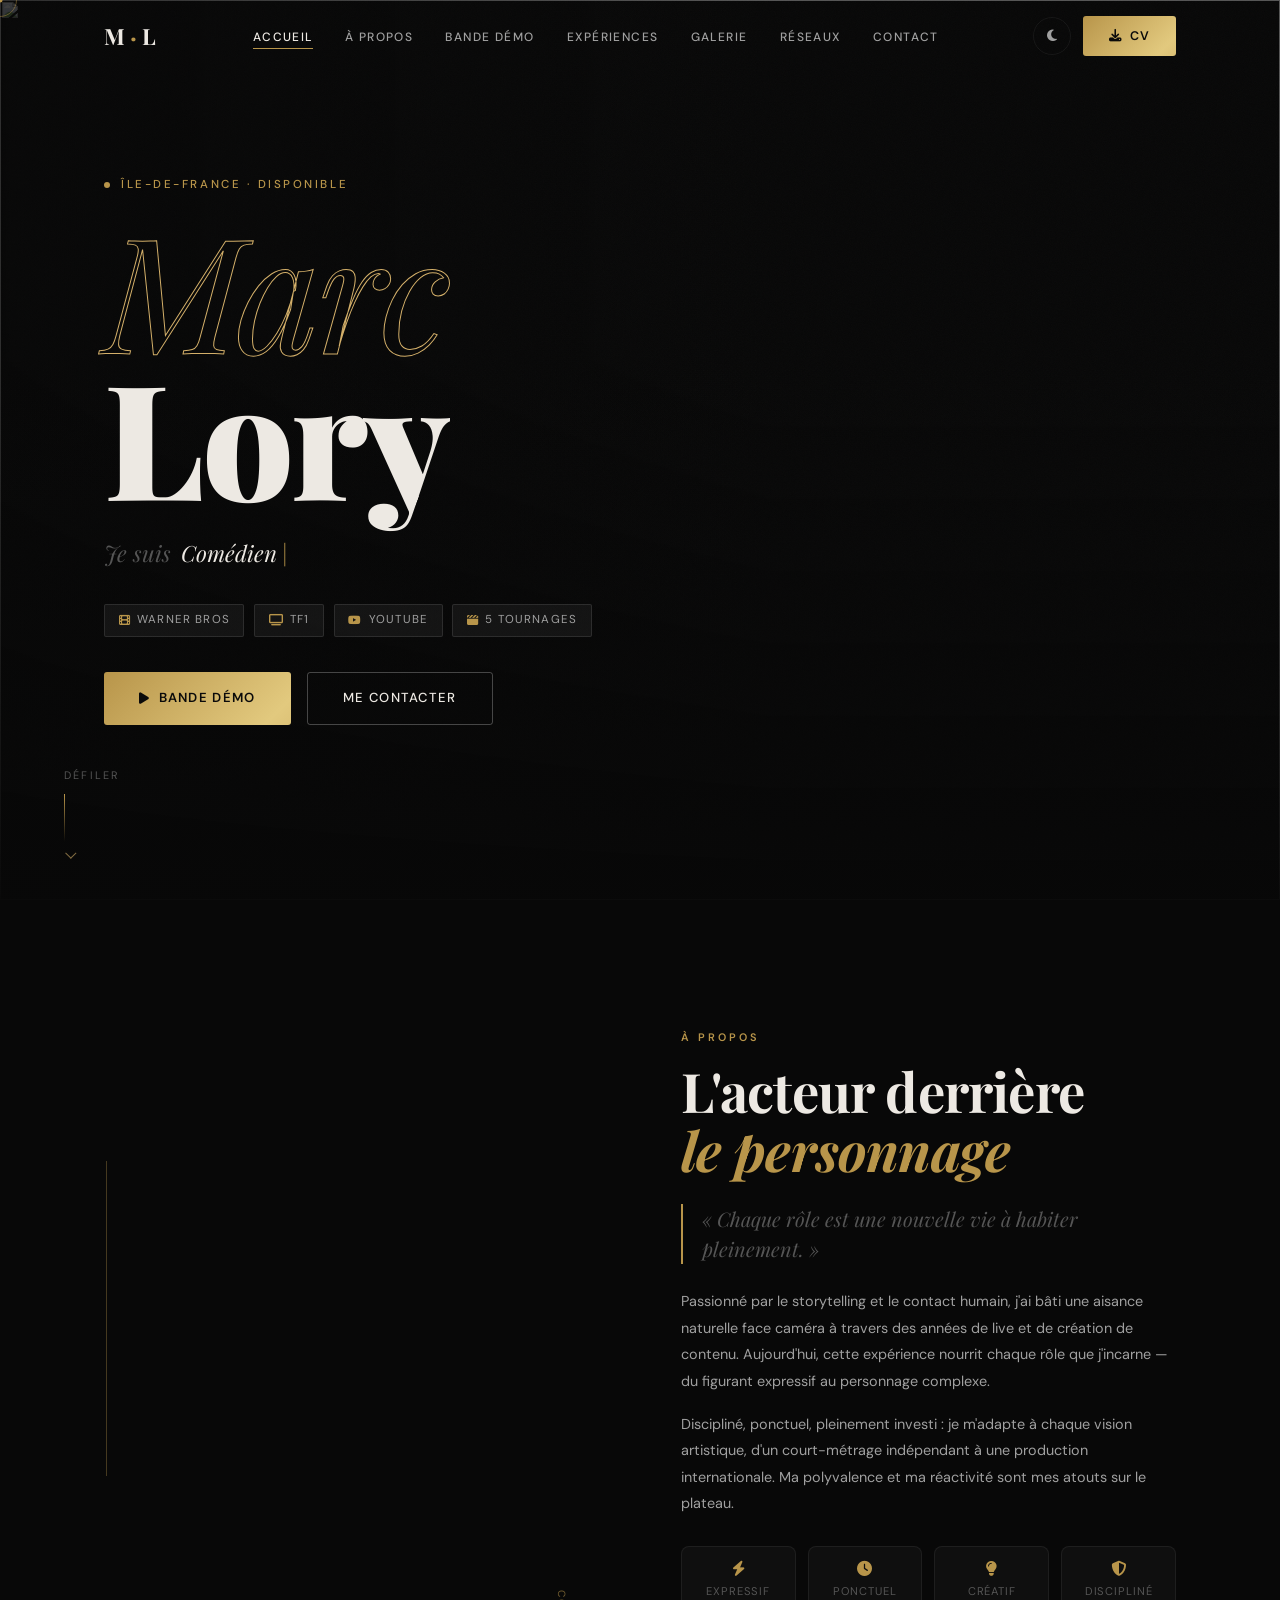
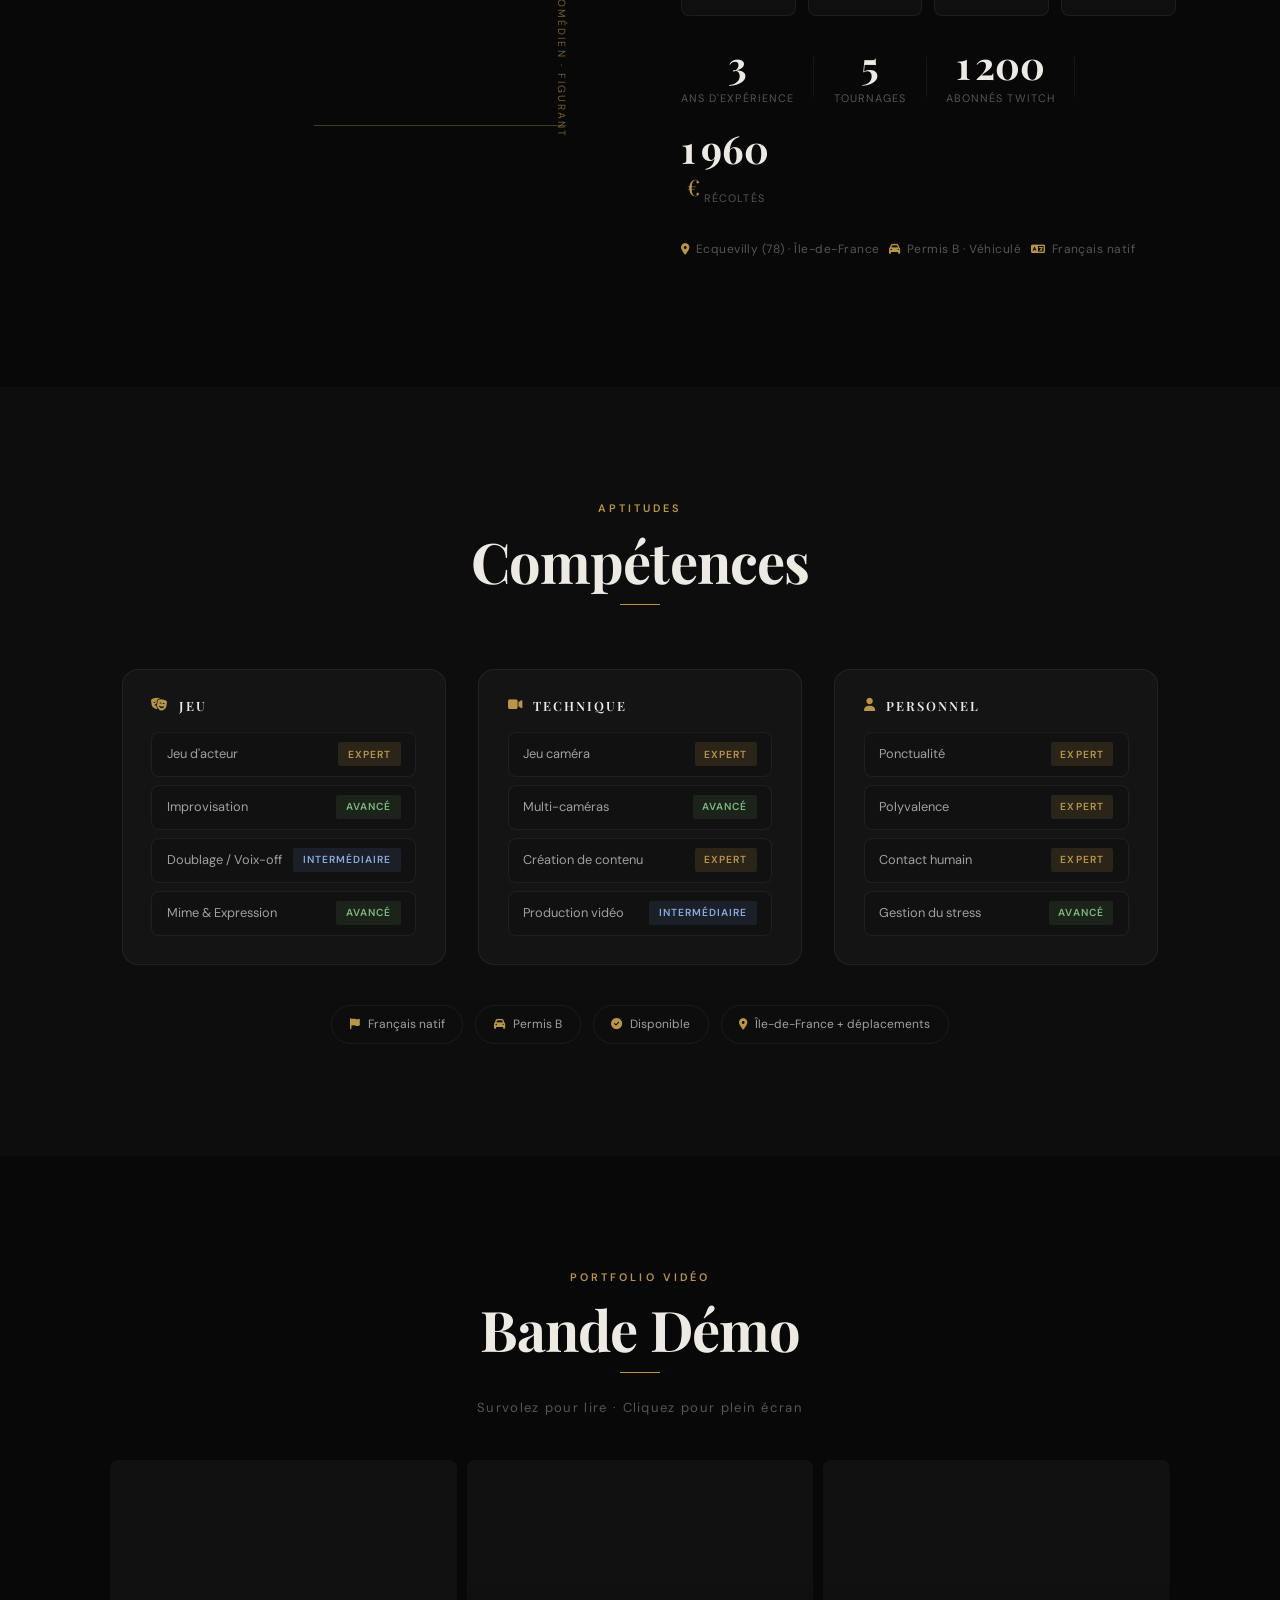
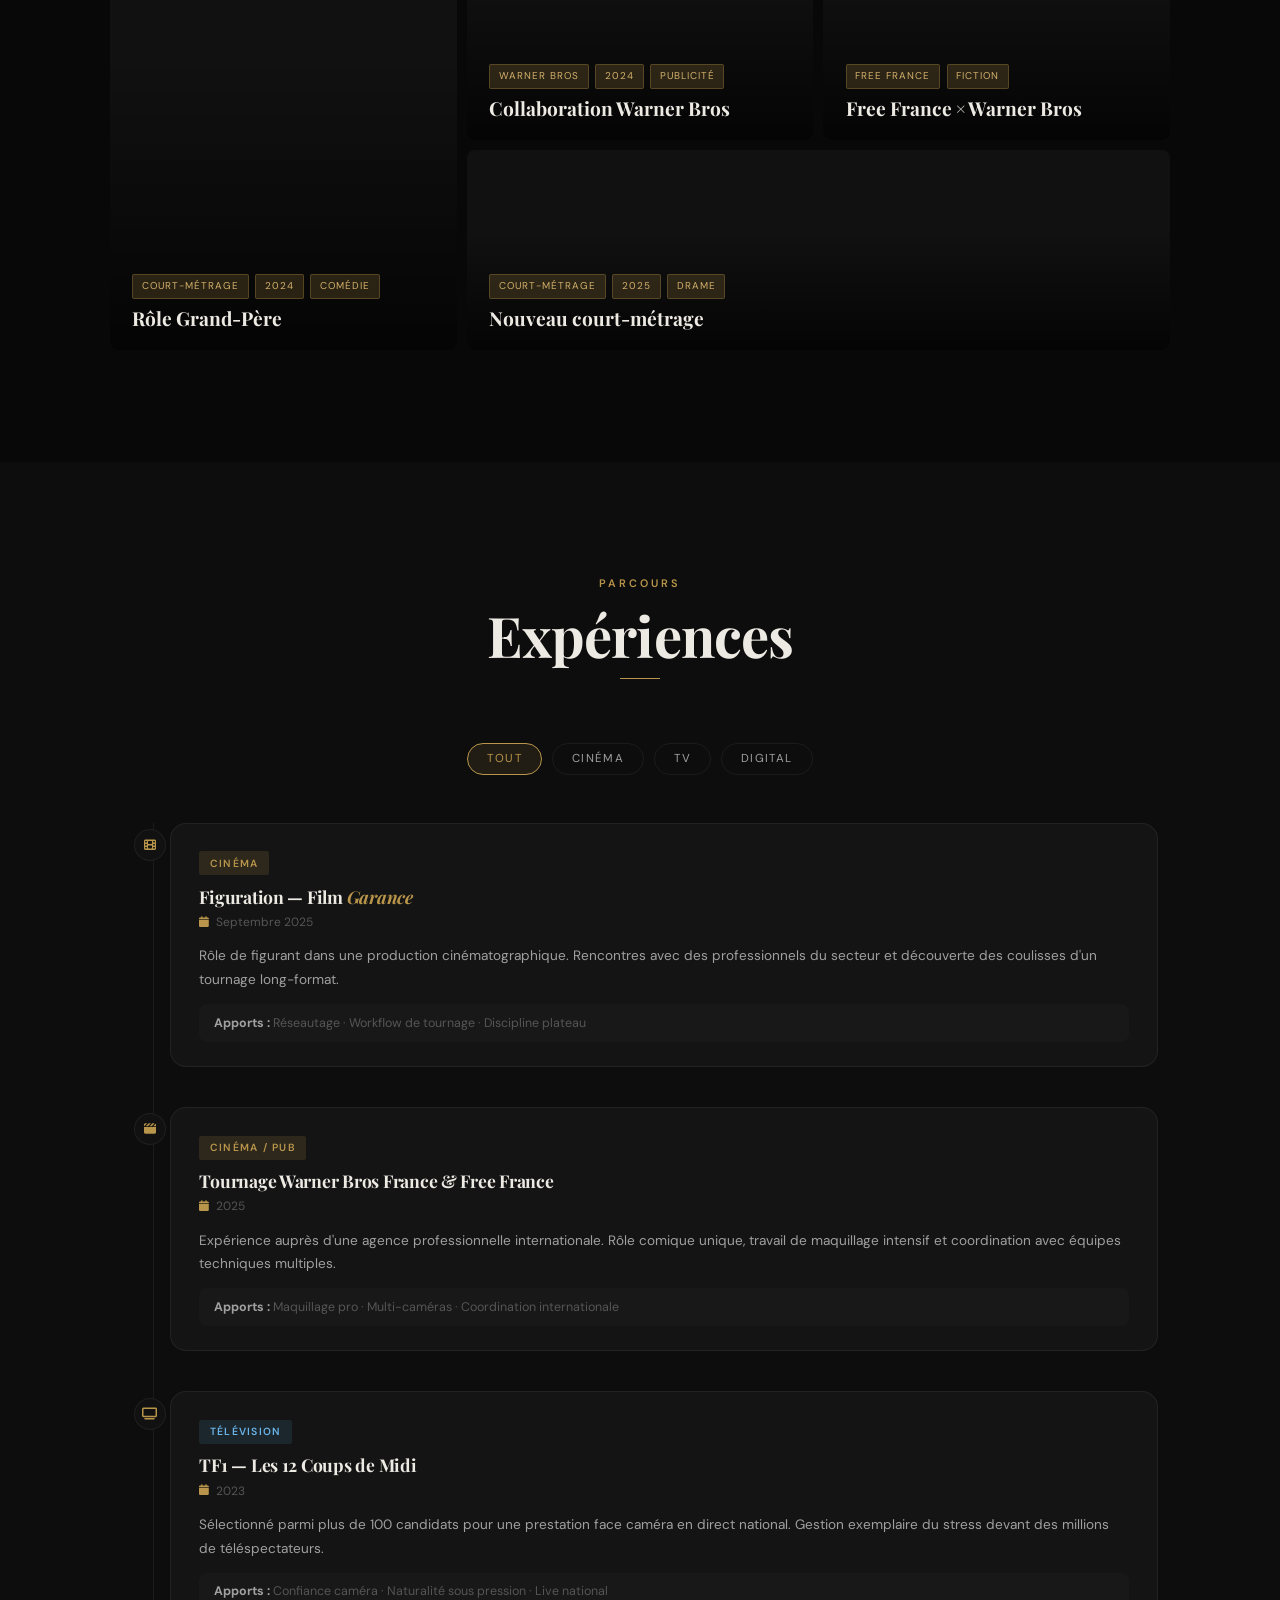
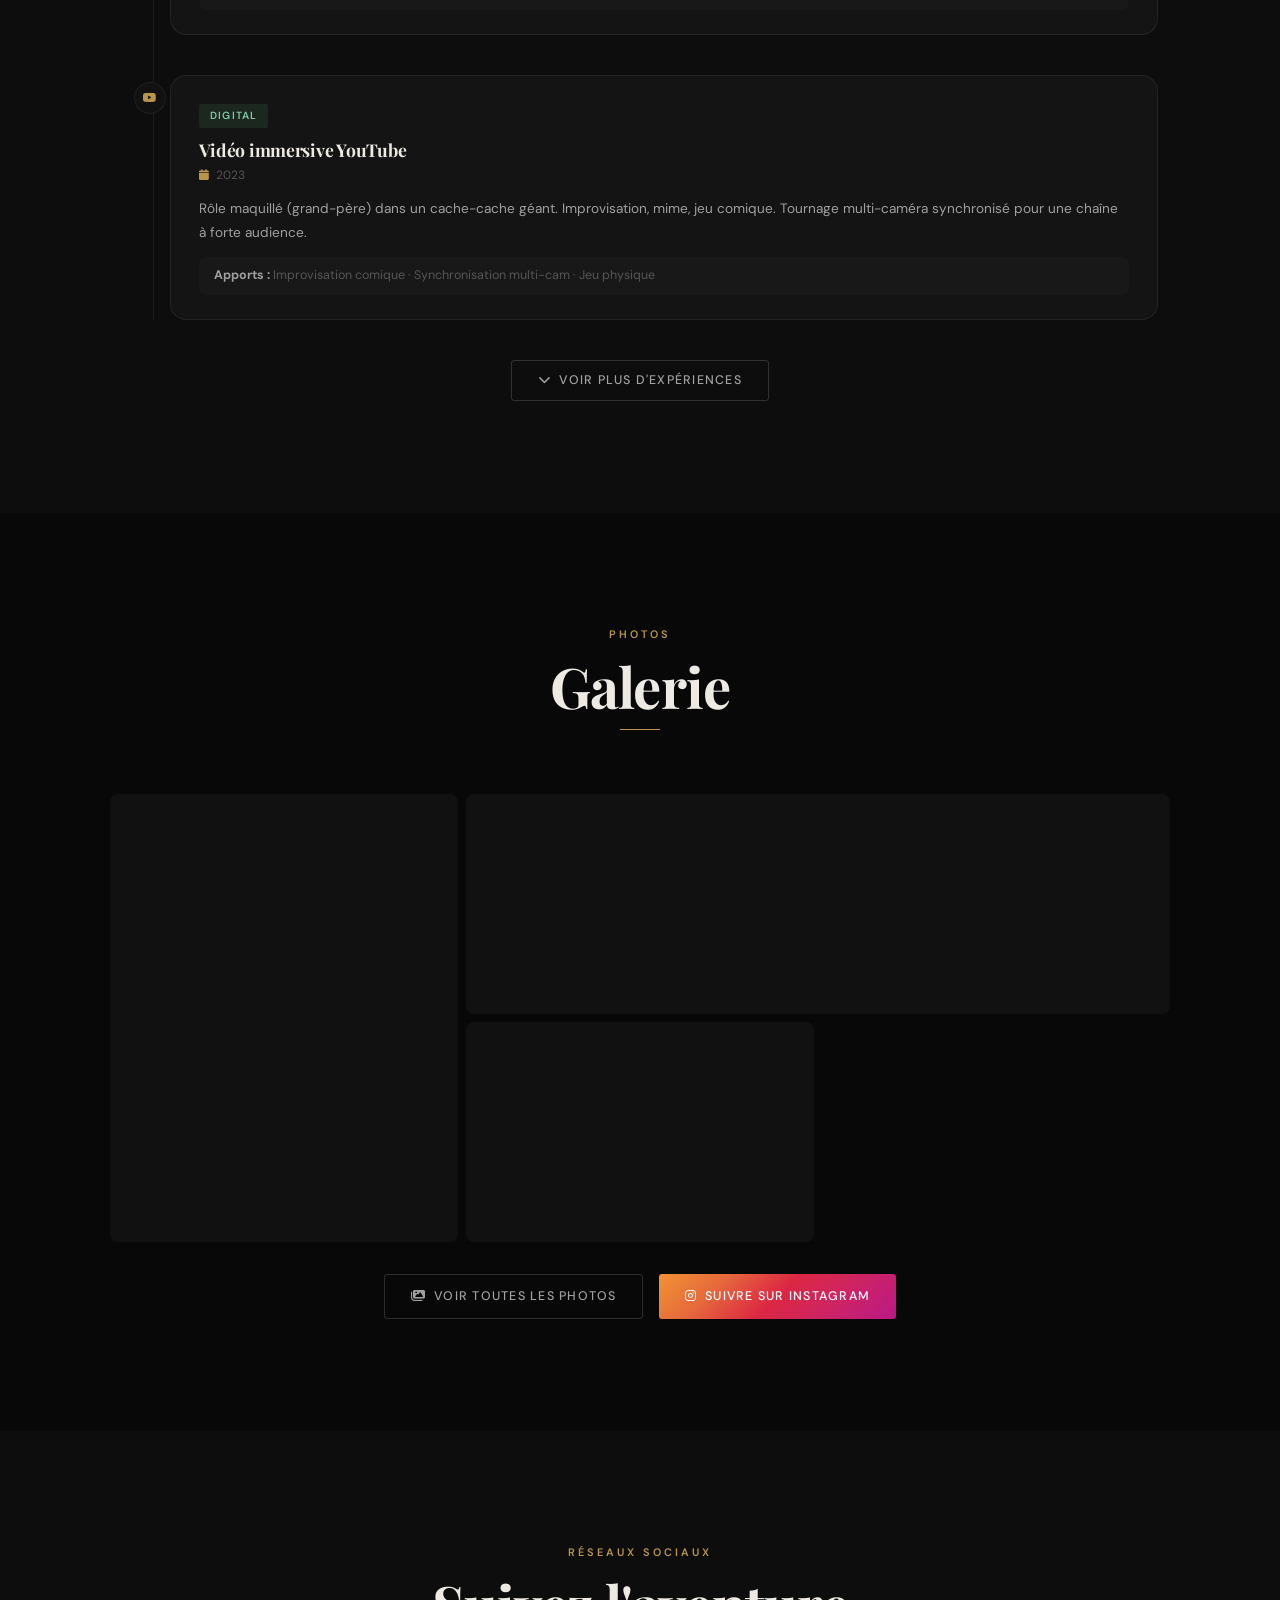
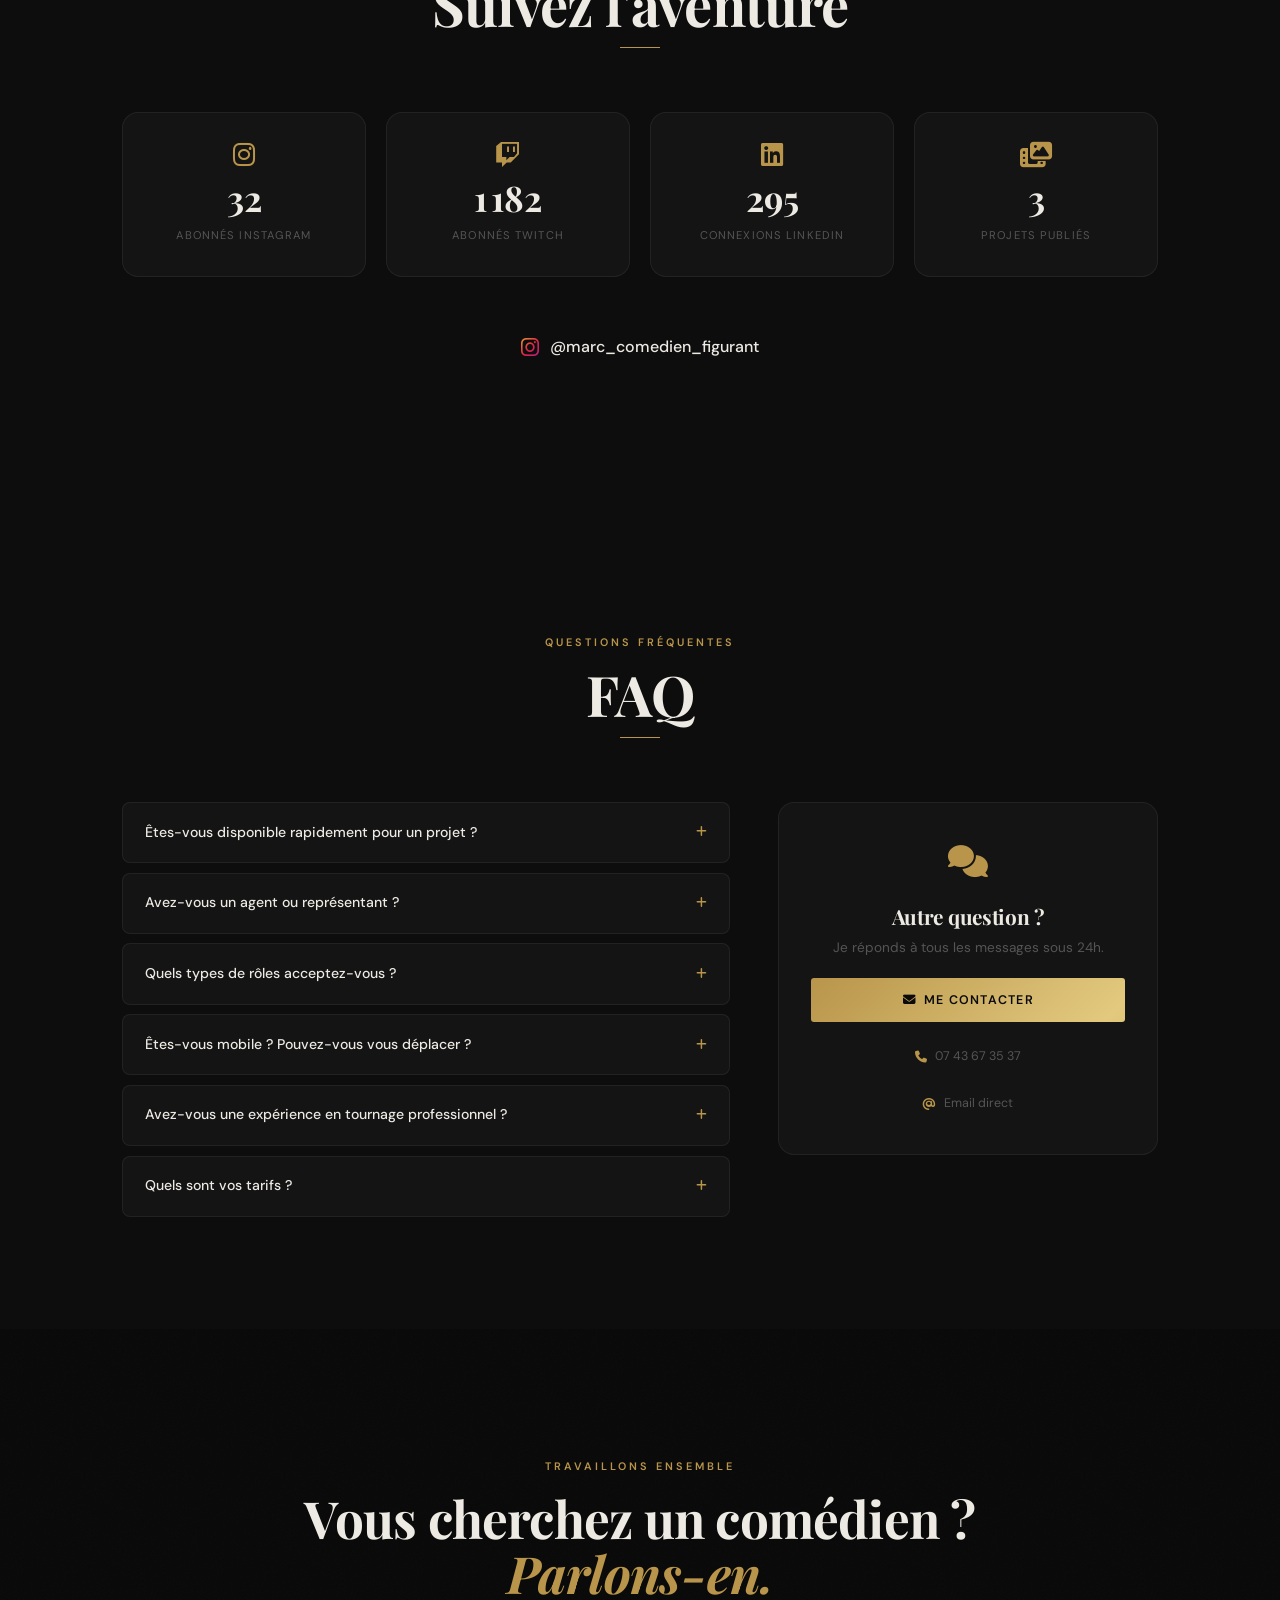
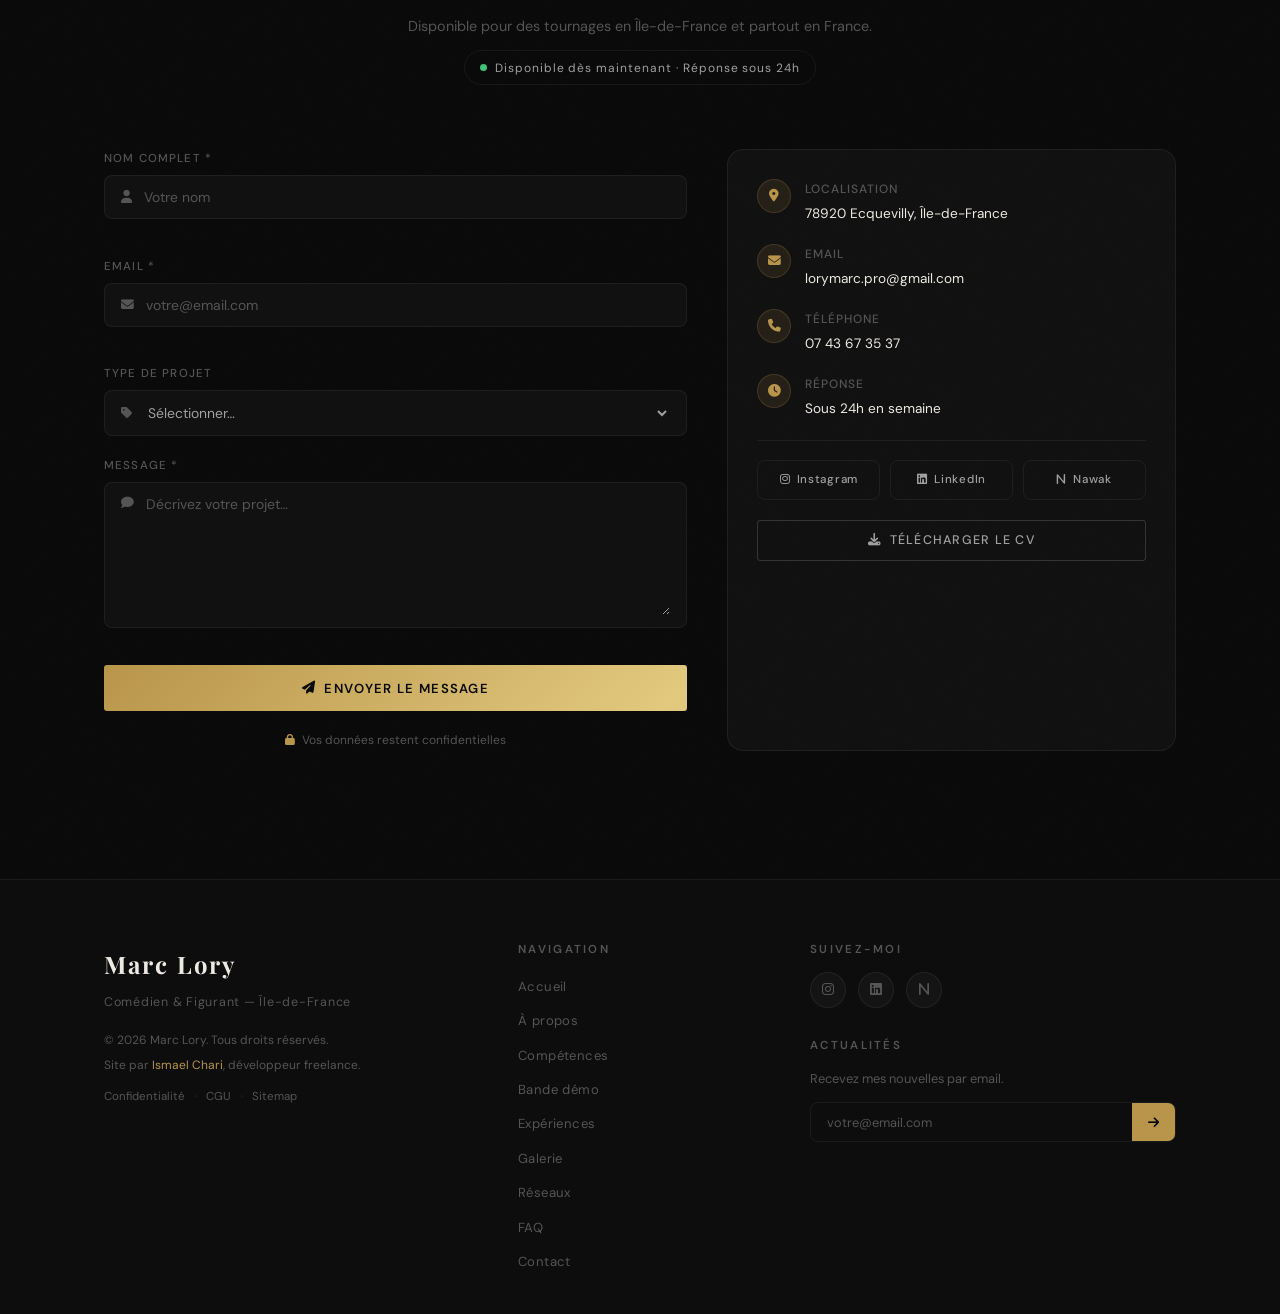
==== true_index.html @ 51978a6c "temporaire: maintenance" ====
<!DOCTYPE html>
<html lang="fr">
<head>
  <!-- Google Tag Manager -->
  <script>(function(w,d,s,l,i){w[l]=w[l]||[];w[l].push({'gtm.start':new Date().getTime(),event:'gtm.js'});var f=d.getElementsByTagName(s)[0],j=d.createElement(s),dl=l!='dataLayer'?'&l='+l:'';j.async=true;j.src='https://www.googletagmanager.com/gtm.js?id='+i+dl;f.parentNode.insertBefore(j,f);})(window,document,'script','dataLayer','GTM-53H9HRQK');</script>

  <meta charset="UTF-8">
  <meta name="viewport" content="width=device-width, initial-scale=1.0">
  <title>Marc Lory — Comédien & Figurant | Site officiel</title>
  <meta name="description" content="Marc Lory, comédien et figurant basé en Île-de-France. Cinéma, publicité, TV. Expériences Warner Bros, TF1, YouTube.">
  <link rel="canonical" href="https://lory-marc.fr/">
  <link rel="shortcut icon" href="logo.webp" type="image/x-icon">

  <!-- OG / Twitter -->
  <meta property="og:title" content="Marc Lory — Comédien & Figurant">
  <meta property="og:description" content="Portfolio de Marc Lory, comédien et figurant. Expériences Warner Bros, TF1, cinéma indépendant.">
  <meta property="og:image" content="https://lory-marc.fr/Photo portrait - LORY Marc_1753948731388.jpg">
  <meta property="og:url" content="https://lory-marc.fr/">
  <meta property="og:type" content="website">
  <meta name="twitter:card" content="summary_large_image">

  <!-- Schema.org -->
  <script type="application/ld+json">{"@context":"https://schema.org","@type":"Person","name":"Marc Lory","jobTitle":"Comédien et Figurant","url":"https://lory-marc.fr","email":"lorymarc.pro@gmail.com","telephone":"+33743673537","address":{"@type":"PostalAddress","addressLocality":"Ecquevilly","postalCode":"78920","addressCountry":"FR"},"sameAs":["https://www.instagram.com/marc_comedien_figurant","https://www.linkedin.com/in/marc-l-938655214"]}</script>

  <!-- Fonts -->
  <link rel="preconnect" href="https://fonts.googleapis.com">
  <link rel="preconnect" href="https://fonts.gstatic.com" crossorigin>
  <link href="https://fonts.googleapis.com/css2?family=Playfair+Display:ital,wght@0,400;0,700;0,900;1,400;1,700&family=DM+Sans:wght@300;400;500;600&display=swap" rel="stylesheet">
  <link rel="stylesheet" href="https://cdnjs.cloudflare.com/ajax/libs/font-awesome/6.4.0/css/all.min.css">
  <link rel="stylesheet" href="style.css">
</head>
<body>
  <!-- GTM noscript -->
  <noscript><iframe src="https://www.googletagmanager.com/ns.html?id=GTM-53H9HRQK" height="0" width="0" style="display:none;visibility:hidden"></iframe></noscript>

  <!-- Custom cursor -->
  <div id="cursor-dot" aria-hidden="true"></div>
  <div id="cursor-ring" aria-hidden="true"></div>

  <!-- Loader -->
  <div id="loader" aria-hidden="true">
    <div class="loader-content">
      <div class="loader-name">
        <span class="ln-first">MARC</span>
        <span class="ln-sep" aria-hidden="true"></span>
        <span class="ln-last">LORY</span>
      </div>
      <div class="loader-bar-wrap"><div class="loader-bar-fill"></div></div>
      <p class="loader-sub">Comédien &amp; Figurant</p>
    </div>
  </div>

  <!-- Scroll progress -->
  <div class="scroll-progress" aria-hidden="true"></div>

  <!-- ═══════════════ NAVBAR ═══════════════ -->
  <header id="site-header">
    <nav class="navbar" role="navigation" aria-label="Navigation principale">
      <a href="#hero" class="nav-logo">
        <span class="nl-first">M</span><span class="nl-dot">·</span><span class="nl-last">L</span>
      </a>
      <ul class="nav-menu" role="list">
        <li><a href="#hero"        class="nav-link">Accueil</a></li>
        <li><a href="#about"       class="nav-link">À propos</a></li>
        <li><a href="#showreel"    class="nav-link">Bande démo</a></li>
        <li><a href="#experiences" class="nav-link">Expériences</a></li>
        <li><a href="#gallery"     class="nav-link">Galerie</a></li>
        <li><a href="#social"      class="nav-link">Réseaux</a></li>
        <li><a href="#contact"     class="nav-link">Contact</a></li>
      </ul>
      <div class="nav-actions">
        <button id="theme-toggle" class="icon-btn" aria-label="Changer le thème">
          <i class="fas fa-moon icon-dark"></i>
          <i class="fas fa-sun icon-light"></i>
        </button>
        <button id="cv-btn" class="btn btn-gold" aria-label="Télécharger CV">
          <i class="fas fa-download"></i><span>CV</span>
        </button>
        <button class="hamburger" aria-label="Menu" aria-expanded="false">
          <span></span><span></span><span></span>
        </button>
      </div>
    </nav>
  </header>

  <!-- CV Popup -->
  <div class="popup-overlay" id="popup-overlay" role="dialog" aria-modal="true" aria-labelledby="popup-title">
    <div class="popup">
      <button class="popup-close" id="popup-cancel" aria-label="Fermer"><i class="fas fa-times"></i></button>
      <div class="popup-icon"><i class="fas fa-file-pdf"></i></div>
      <h3 id="popup-title">Accès sécurisé</h3>
      <p>Entrez le code pour télécharger le CV</p>
      <input type="password" id="code-input" placeholder="• • • •" autocomplete="off" aria-label="Code d'accès">
      <p id="error-msg" role="alert" aria-live="polite"></p>
      <button id="popup-submit" class="btn btn-gold btn-full">Valider</button>
    </div>
  </div>
  <div id="toast-wrap" aria-live="polite"></div>

  <main>

    <!-- ═══════════════ 01 HERO ═══════════════ -->
    <section id="hero" class="hero">
      <div class="grain" aria-hidden="true"></div>
      <!-- Hero background: theatre image from Unsplash (libre de droits) as fallback, video if available -->
      <div class="hero-bg" aria-hidden="true">
        <img
          class="hero-bg-img"
          src="https://images.unsplash.com/photo-1503095396549-807759245b35?w=1920&q=80&auto=format&fit=crop"
          alt=""
          loading="eager"
        >
        <video class="hero-video" autoplay muted loop playsinline preload="none">
          <source src="grandpere.mp4" type="video/mp4">
        </video>
      </div>
      <div class="hero-overlay" aria-hidden="true"></div>
      <div class="hero-content">
        <p class="hero-eyebrow rh" style="--d:.1s">
          <span class="he-dot" aria-hidden="true"></span>Île-de-France · Disponible
        </p>
        <h1 class="hero-title rh" style="--d:.3s">
          <em>Marc</em><br><span class="ht-last">Lory</span>
        </h1>
        <div class="hero-typewriter rh" style="--d:.55s">
          <span class="tw-prefix">Je suis&nbsp;</span>
          <span id="tw-text"></span><span class="tw-cursor" aria-hidden="true">|</span>
        </div>
        <div class="hero-badges rh" style="--d:.8s">
          <span class="badge"><i class="fas fa-film"></i> Warner Bros</span>
          <span class="badge"><i class="fas fa-tv"></i> TF1</span>
          <span class="badge"><i class="fab fa-youtube"></i> YouTube</span>
          <span class="badge"><i class="fas fa-clapperboard"></i> 5 tournages</span>
        </div>
        <div class="hero-cta rh" style="--d:1.05s">
          <a href="#showreel" class="btn btn-gold btn-lg"><i class="fas fa-play"></i> Bande démo</a>
          <a href="#contact" class="btn btn-ghost btn-lg">Me contacter</a>
        </div>
      </div>
      <a href="#about" class="hero-scroll" aria-label="Défiler vers À propos">
        <span>Défiler</span>
        <div class="hs-line"></div>
        <div class="hs-arrow" aria-hidden="true"></div>
      </a>
    </section>

    <!-- ═══════════════ 02 ABOUT ═══════════════ -->
    <section id="about" class="about-section">
      <div class="about-inner container">
        <!-- Photo -->
        <div class="about-visual reveal">
          <div class="about-photo-frame">
            <img
              src="Photo portrait - LORY Marc_1753948731388.jpg"
              alt="Portrait Marc Lory — Comédien & Figurant"
              loading="lazy"
              width="480"
              height="600"
            >
            <div class="apf-line apf-line-v" aria-hidden="true"></div>
            <div class="apf-line apf-line-h" aria-hidden="true"></div>
            <div class="apf-label" aria-hidden="true">Comédien · Figurant</div>
          </div>
        </div>

        <!-- Text -->
        <div class="about-text reveal" data-delay="120">
          <span class="section-label">À propos</span>
          <h2>L'acteur derrière<br><em>le personnage</em></h2>
          <blockquote class="about-quote">
            « Chaque rôle est une nouvelle vie à habiter pleinement. »
          </blockquote>
          <p class="about-bio">
            Passionné par le storytelling et le contact humain, j'ai bâti une aisance naturelle face caméra à travers des années de live et de création de contenu. Aujourd'hui, cette expérience nourrit chaque rôle que j'incarne — du figurant expressif au personnage complexe.
          </p>
          <p class="about-bio">
            Discipliné, ponctuel, pleinement investi : je m'adapte à chaque vision artistique, d'un court-métrage indépendant à une production internationale. Ma polyvalence et ma réactivité sont mes atouts sur le plateau.
          </p>

          <!-- Traits -->
          <div class="about-traits">
            <div class="trait"><i class="fas fa-bolt"></i><span>Expressif</span></div>
            <div class="trait"><i class="fas fa-clock"></i><span>Ponctuel</span></div>
            <div class="trait"><i class="fas fa-lightbulb"></i><span>Créatif</span></div>
            <div class="trait"><i class="fas fa-shield-alt"></i><span>Discipliné</span></div>
          </div>

          <!-- Stats -->
          <div class="about-stats">
            <div class="stat-item">
              <span class="stat-num" data-target="3">0</span>
              <span class="stat-lbl">Ans d'expérience</span>
            </div>
            <div class="stat-sep" aria-hidden="true"></div>
            <div class="stat-item">
              <span class="stat-num" data-target="5">0</span>
              <span class="stat-lbl">Tournages</span>
            </div>
            <div class="stat-sep" aria-hidden="true"></div>
            <div class="stat-item">
              <span class="stat-num" data-target="1200">0</span>
              <span class="stat-lbl">Abonnés Twitch</span>
            </div>
            <div class="stat-sep" aria-hidden="true"></div>
            <div class="stat-item">
              <span class="stat-num" data-target="1960">0</span><span class="stat-euro">€</span>
              <span class="stat-lbl">Récoltés</span>
            </div>
          </div>

          <!-- Meta -->
          <div class="about-meta">
            <span><i class="fas fa-map-marker-alt"></i> Ecquevilly (78) · Île-de-France</span>
            <span><i class="fas fa-car"></i> Permis B · Véhiculé</span>
            <span><i class="fas fa-language"></i> Français natif</span>
          </div>
        </div>
      </div>
    </section>

    <!-- ═══════════════ 03 SKILLS ═══════════════ -->
    <section id="skills" class="section skills-section">
      <div class="container">
        <div class="section-header reveal">
          <span class="section-label">Aptitudes</span>
          <h2>Compétences</h2>
        </div>
        <div class="skills-cols">
          <div class="skills-col reveal">
            <h3 class="skills-col-title"><i class="fas fa-theater-masks"></i> Jeu</h3>
            <div class="skill-tag-grid">
              <div class="skill-tag" data-detail="Interprétation de personnages complexes, travail d'incarnation profond.">
                <span class="st-name">Jeu d'acteur</span><span class="st-level expert">Expert</span>
              </div>
              <div class="skill-tag" data-detail="Réactivité et créativité spontanée sur plateau.">
                <span class="st-name">Improvisation</span><span class="st-level avance">Avancé</span>
              </div>
              <div class="skill-tag" data-detail="Voix posée, articulation claire, registres variés.">
                <span class="st-name">Doublage / Voix-off</span><span class="st-level inter">Intermédiaire</span>
              </div>
              <div class="skill-tag" data-detail="Expressions faciales, corps comme outil narratif.">
                <span class="st-name">Mime & Expression</span><span class="st-level avance">Avancé</span>
              </div>
            </div>
          </div>
          <div class="skills-col reveal" data-delay="100">
            <h3 class="skills-col-title"><i class="fas fa-video"></i> Technique</h3>
            <div class="skill-tag-grid">
              <div class="skill-tag" data-detail="Maîtrise des codes caméra, placement, axe, regards.">
                <span class="st-name">Jeu caméra</span><span class="st-level expert">Expert</span>
              </div>
              <div class="skill-tag" data-detail="Gestion de plusieurs flux caméra simultanément.">
                <span class="st-name">Multi-caméras</span><span class="st-level avance">Avancé</span>
              </div>
              <div class="skill-tag" data-detail="Création, montage, diffusion live de contenu vidéo.">
                <span class="st-name">Création de contenu</span><span class="st-level expert">Expert</span>
              </div>
              <div class="skill-tag" data-detail="Connaissance des workflows de tournage professionnel.">
                <span class="st-name">Production vidéo</span><span class="st-level inter">Intermédiaire</span>
              </div>
            </div>
          </div>
          <div class="skills-col reveal" data-delay="200">
            <h3 class="skills-col-title"><i class="fas fa-user"></i> Personnel</h3>
            <div class="skill-tag-grid">
              <div class="skill-tag" data-detail="Toujours à l'heure, fiable en toutes circonstances.">
                <span class="st-name">Ponctualité</span><span class="st-level expert">Expert</span>
              </div>
              <div class="skill-tag" data-detail="Capacité à s'adapter à tout contexte, rôle ou équipe.">
                <span class="st-name">Polyvalence</span><span class="st-level expert">Expert</span>
              </div>
              <div class="skill-tag" data-detail="Interaction naturelle, gestion de communauté live.">
                <span class="st-name">Contact humain</span><span class="st-level expert">Expert</span>
              </div>
              <div class="skill-tag" data-detail="Résistance au stress, concentration sous pression.">
                <span class="st-name">Gestion du stress</span><span class="st-level avance">Avancé</span>
              </div>
            </div>
          </div>
        </div>
        <div class="skills-infos reveal">
          <div class="info-pill"><i class="fas fa-flag"></i> Français natif</div>
          <div class="info-pill"><i class="fas fa-car"></i> Permis B</div>
          <div class="info-pill"><i class="fas fa-check-circle"></i> Disponible</div>
          <div class="info-pill"><i class="fas fa-map-marker-alt"></i> Île-de-France + déplacements</div>
        </div>
        <div class="skill-tooltip" id="skill-tooltip" aria-live="polite"></div>
      </div>
    </section>

    <!-- ═══════════════ 04 SHOWREEL / BANDE DÉMO ═══════════════ -->
    <section id="showreel" class="section showreel-section">
      <div class="container">
        <div class="section-header reveal">
          <span class="section-label">Portfolio vidéo</span>
          <h2>Bande Démo</h2>
        </div>
        <p class="section-intro reveal">Survolez pour lire · Cliquez pour plein écran</p>
      </div>
      <div class="bento-grid reveal">
        <!-- Tall item -->
        <div class="bento-item bento-tall" data-video="grandpere.mp4" data-title="Rôle Grand-Père" data-tags="Court-métrage · 2024 · Comédie">
          <img src="minia-insta.jpg" alt="Rôle grand-père format vertical" loading="lazy" class="bento-thumb">
          <video src="grandpere.mp4" class="bento-video" loop muted playsinline preload="none"></video>
          <div class="bento-overlay">
            <div class="bento-tags"><span>Court-métrage</span><span>2024</span><span>Comédie</span></div>
            <p class="bento-title">Rôle Grand-Père</p>
            <button class="bento-play" aria-label="Voir en plein écran"><i class="fas fa-expand"></i></button>
          </div>
        </div>
        <!-- Mid items -->
        <div class="bento-item bento-mid" data-video="videolarge2.mp4" data-title="Collaboration Warner Bros" data-tags="Warner Bros · 2024 · Publicité">
          <img src="1image.jpg" alt="Tournage Warner Bros" loading="lazy" class="bento-thumb">
          <video src="videolarge2.mp4" class="bento-video" loop muted playsinline preload="none"></video>
          <div class="bento-overlay">
            <div class="bento-tags"><span>Warner Bros</span><span>2024</span><span>Publicité</span></div>
            <p class="bento-title">Collaboration Warner Bros</p>
            <button class="bento-play" aria-label="Voir en plein écran"><i class="fas fa-expand"></i></button>
          </div>
        </div>
        <div class="bento-item bento-mid" data-video="videolarge1.mp4" data-title="Free France × Warner Bros" data-tags="Free · Warner Bros · Fiction">
          <img src="2image.jpeg" alt="Tournage Free France" loading="lazy" class="bento-thumb">
          <video src="videolarge1.mp4" class="bento-video" loop muted playsinline preload="none"></video>
          <div class="bento-overlay">
            <div class="bento-tags"><span>Free France</span><span>Fiction</span></div>
            <p class="bento-title">Free France × Warner Bros</p>
            <button class="bento-play" aria-label="Voir en plein écran"><i class="fas fa-expand"></i></button>
          </div>
        </div>
        <!-- Wide item -->
        <div class="bento-item bento-wide" data-video="grandpere.mp4" data-title="Nouveau court-métrage" data-tags="Court-métrage · 2025 · Drame">
          <img src="minia-insta.jpg" alt="Nouveau court-métrage" loading="lazy" class="bento-thumb">
          <video src="grandpere.mp4" class="bento-video" loop muted playsinline preload="none"></video>
          <div class="bento-overlay">
            <div class="bento-tags"><span>Court-métrage</span><span>2025</span><span>Drame</span></div>
            <p class="bento-title">Nouveau court-métrage</p>
            <button class="bento-play" aria-label="Voir en plein écran"><i class="fas fa-expand"></i></button>
          </div>
        </div>
      </div>

      <!-- Video lightbox -->
      <div id="video-lb" role="dialog" aria-modal="true" aria-label="Lecteur vidéo">
        <button class="vlb-close" id="vlb-close" aria-label="Fermer"><i class="fas fa-times"></i></button>
        <div class="vlb-inner">
          <p class="vlb-title" id="vlb-title"></p>
          <div class="vlb-tags" id="vlb-tags"></div>
          <video id="vlb-video" controls playsinline></video>
        </div>
      </div>
    </section>

    <!-- ═══════════════ 05 EXPERIENCES ═══════════════ -->
    <section id="experiences" class="section exp-section">
      <div class="container">
        <div class="section-header reveal">
          <span class="section-label">Parcours</span>
          <h2>Expériences</h2>
        </div>
        <div class="exp-filters reveal">
          <button class="filter-btn active" data-filter="all">Tout</button>
          <button class="filter-btn" data-filter="cinema">Cinéma</button>
          <button class="filter-btn" data-filter="tv">TV</button>
          <button class="filter-btn" data-filter="digital">Digital</button>
        </div>
        <div class="timeline" id="timeline">
          <div class="timeline-line" aria-hidden="true"></div>

          <article class="tl-item reveal" data-cat="cinema">
            <div class="tl-marker"><i class="fas fa-film"></i></div>
            <div class="tl-card">
              <span class="tl-badge cinema">Cinéma</span>
              <h3>Figuration — Film <em>Garance</em></h3>
              <time class="tl-date"><i class="fas fa-calendar"></i> Septembre 2025</time>
              <p>Rôle de figurant dans une production cinématographique. Rencontres avec des professionnels du secteur et découverte des coulisses d'un tournage long-format.</p>
              <div class="tl-learn"><strong>Apports :</strong> Réseautage · Workflow de tournage · Discipline plateau</div>
            </div>
          </article>

          <article class="tl-item reveal" data-cat="cinema" data-delay="80">
            <div class="tl-marker"><i class="fas fa-clapperboard"></i></div>
            <div class="tl-card">
              <span class="tl-badge cinema">Cinéma / Pub</span>
              <h3>Tournage Warner Bros France &amp; Free France</h3>
              <time class="tl-date"><i class="fas fa-calendar"></i> 2025</time>
              <p>Expérience auprès d'une agence professionnelle internationale. Rôle comique unique, travail de maquillage intensif et coordination avec équipes techniques multiples.</p>
              <div class="tl-learn"><strong>Apports :</strong> Maquillage pro · Multi-caméras · Coordination internationale</div>
            </div>
          </article>

          <article class="tl-item reveal" data-cat="tv" data-delay="160">
            <div class="tl-marker"><i class="fas fa-tv"></i></div>
            <div class="tl-card">
              <span class="tl-badge tv">Télévision</span>
              <h3>TF1 — Les 12 Coups de Midi</h3>
              <time class="tl-date"><i class="fas fa-calendar"></i> 2023</time>
              <p>Sélectionné parmi plus de 100 candidats pour une prestation face caméra en direct national. Gestion exemplaire du stress devant des millions de téléspectateurs.</p>
              <div class="tl-learn"><strong>Apports :</strong> Confiance caméra · Naturalité sous pression · Live national</div>
            </div>
          </article>

          <article class="tl-item reveal" data-cat="digital" data-delay="240">
            <div class="tl-marker"><i class="fab fa-youtube"></i></div>
            <div class="tl-card">
              <span class="tl-badge digital">Digital</span>
              <h3>Vidéo immersive YouTube</h3>
              <time class="tl-date"><i class="fas fa-calendar"></i> 2023</time>
              <p>Rôle maquillé (grand-père) dans un cache-cache géant. Improvisation, mime, jeu comique. Tournage multi-caméra synchronisé pour une chaîne à forte audience.</p>
              <div class="tl-learn"><strong>Apports :</strong> Improvisation comique · Synchronisation multi-cam · Jeu physique</div>
            </div>
          </article>

          <article class="tl-item reveal tl-hidden" data-cat="digital" data-delay="320">
            <div class="tl-marker"><i class="fab fa-twitch"></i></div>
            <div class="tl-card">
              <span class="tl-badge digital">Digital</span>
              <h3>Streamer caritatif — Twitch</h3>
              <time class="tl-date"><i class="fas fa-calendar"></i> 2021 – 2023</time>
              <p>Créateur de contenu live. Plus de 1 200 abonnés, 1 620 € récoltés pour des associations. Maîtrise totale caméra, improvisation continue, gestion de communauté.</p>
              <div class="tl-learn"><strong>Apports :</strong> Aisance caméra · Adaptation temps réel · Leadership communautaire</div>
            </div>
          </article>

          <article class="tl-item reveal tl-hidden" data-cat="cinema" data-delay="400">
            <div class="tl-marker"><i class="fas fa-mask"></i></div>
            <div class="tl-card">
              <span class="tl-badge cinema">Scène</span>
              <h3>Préparation statue vivante</h3>
              <time class="tl-date"><i class="fas fa-calendar"></i> 2022</time>
              <p>Travail approfondi de personnage et maquillage professionnel. Créativité et implication saluées par la direction artistique malgré l'annulation finale du projet.</p>
              <div class="tl-learn"><strong>Apports :</strong> Création de personnage · Maquillage artistique · Résilience</div>
            </div>
          </article>
        </div>
        <div class="exp-more reveal">
          <button id="exp-more-btn" class="btn btn-outline">
            <i class="fas fa-chevron-down"></i> Voir plus d'expériences
          </button>
        </div>
      </div>
    </section>

    <!-- ═══════════════ 06 GALLERY ═══════════════ -->
    <section id="gallery" class="section gallery-section">
      <div class="container">
        <div class="section-header reveal">
          <span class="section-label">Photos</span>
          <h2>Galerie</h2>
        </div>
      </div>
      <div class="gallery-grid" id="gallery-grid">
        <div class="gallery-item reveal gi-tall"   data-index="0"><img src="1.jpg"          alt="Marc Lory — Portrait"    loading="lazy"><div class="gi-overlay"><span>Portrait · 2024</span><button class="gi-zoom" data-index="0" aria-label="Agrandir"><i class="fas fa-expand-alt"></i></button></div></div>
        <div class="gallery-item reveal gi-wide"   data-index="1" data-delay="60"><img src="2.jpg"   alt="Marc Lory — Tournage"    loading="lazy"><div class="gi-overlay"><span>Tournage · Warner Bros</span><button class="gi-zoom" data-index="1" aria-label="Agrandir"><i class="fas fa-expand-alt"></i></button></div></div>
        <div class="gallery-item reveal gi-square" data-index="2" data-delay="90"><img src="3.jpg"   alt="Marc Lory — Plateau"     loading="lazy"><div class="gi-overlay"><span>Plateau · 2024</span><button class="gi-zoom" data-index="2" aria-label="Agrandir"><i class="fas fa-expand-alt"></i></button></div></div>
        <div class="gallery-item reveal gi-square gallery-hidden" data-index="3" data-delay="80"><img src="4.jpg"  alt="Marc Lory — Expression"  loading="lazy"><div class="gi-overlay"><span>Expression · 2024</span><button class="gi-zoom" data-index="3" aria-label="Agrandir"><i class="fas fa-expand-alt"></i></button></div></div>
        <div class="gallery-item reveal gi-tall   gallery-hidden" data-index="4" data-delay="140"><img src="5.jpg" alt="Marc Lory — Profil"       loading="lazy"><div class="gi-overlay"><span>Profil · 2023</span><button class="gi-zoom" data-index="4" aria-label="Agrandir"><i class="fas fa-expand-alt"></i></button></div></div>
        <div class="gallery-item reveal gi-wide   gallery-hidden" data-index="5" data-delay="180"><img src="6.jpg" alt="Marc Lory — Casting"      loading="lazy"><div class="gi-overlay"><span>Casting · 2023</span><button class="gi-zoom" data-index="5" aria-label="Agrandir"><i class="fas fa-expand-alt"></i></button></div></div>
      </div>
      <div class="gallery-actions container reveal">
        <button id="gallery-more-btn" class="btn btn-outline"><i class="fas fa-images"></i> Voir toutes les photos</button>
        <a href="https://www.instagram.com/marc_comedien_figurant" target="_blank" rel="noopener" class="btn btn-insta"><i class="fab fa-instagram"></i> Suivre sur Instagram</a>
      </div>
    </section>

    <!-- Photo lightbox -->
    <div id="lightbox" role="dialog" aria-modal="true" aria-label="Galerie photo">
      <button class="lb-close" id="lb-close" aria-label="Fermer"><i class="fas fa-times"></i></button>
      <button class="lb-prev"  id="lb-prev"  aria-label="Précédent"><i class="fas fa-chevron-left"></i></button>
      <div class="lb-content">
        <img id="lb-img" src="" alt="">
        <p class="lb-counter" id="lb-counter"></p>
      </div>
      <button class="lb-next"  id="lb-next"  aria-label="Suivant"><i class="fas fa-chevron-right"></i></button>
    </div>

    <!-- ═══════════════ 07 SOCIAL / INSTAGRAM ═══════════════ -->
    <section id="social" class="section social-section">
      <div class="container">
        <div class="section-header reveal">
          <span class="section-label">Réseaux sociaux</span>
          <h2>Suivez l'aventure</h2>
        </div>

        <!-- Counters -->
        <div class="social-counters reveal">
          <div class="sc-card">
            <i class="fab fa-instagram sc-icon"></i>
            <span class="sc-num" data-target="33">0</span>
            <span class="sc-lbl">Abonnés Instagram</span>
          </div>
          <div class="sc-card">
            <i class="fab fa-twitch sc-icon"></i>
            <span class="sc-num" data-target="1200">0</span>
            <span class="sc-lbl">Abonnés Twitch</span>
          </div>
          <div class="sc-card">
            <i class="fab fa-linkedin sc-icon"></i>
            <span class="sc-num" data-target="300">0</span>
            <span class="sc-lbl">Connexions LinkedIn</span>
          </div>
          <div class="sc-card">
            <i class="fas fa-photo-film sc-icon"></i>
            <span class="sc-num" data-target="4">0</span>
            <span class="sc-lbl">Projets publiés</span>
          </div>
        </div>

        <!-- Instagram feed real posts -->
        <div class="insta-feed reveal">
          <div class="insta-header">
            <i class="fab fa-instagram"></i>
            <a href="https://www.instagram.com/marc_comedien_figurant" target="_blank" rel="noopener">@marc_comedien_figurant</a>
          </div>
          <!-- Elfsight Instagram Feed | Untitled Instagram Feed -->
          <script src="https://elfsightcdn.com/platform.js" async></script>
          <div class="elfsight-app-fa7228fc-3eec-44c4-848d-fa5121a30666" data-elfsight-app-lazy></div>
        </div>
      </div>
    </section>

    <!-- ═══════════════ 09 FAQ ═══════════════ -->
    <section id="faq" class="section faq-section">
      <div class="container">
        <div class="section-header reveal">
          <span class="section-label">Questions fréquentes</span>
          <h2>FAQ</h2>
        </div>
        <div class="faq-grid">
          <div class="faq-list reveal">
            <details class="faq-item">
              <summary class="faq-q">Êtes-vous disponible rapidement pour un projet ?<span class="faq-icon" aria-hidden="true"><i class="fas fa-plus"></i></span></summary>
              <div class="faq-a"><p>Oui, je suis disponible pour des projets à très court préavis. Je peux me libérer en 24 à 48h selon les besoins du tournage. Contactez-moi directement pour vérifier mes disponibilités précises.</p></div>
            </details>
            <details class="faq-item">
              <summary class="faq-q">Avez-vous un agent ou représentant ?<span class="faq-icon" aria-hidden="true"><i class="fas fa-plus"></i></span></summary>
              <div class="faq-a"><p>Je travaille actuellement en direct via mon profil Nawak et ce portfolio. Je suis joignable directement par email ou téléphone pour toute proposition, ce qui facilite les échanges et accélère la prise de décision.</p></div>
            </details>
            <details class="faq-item">
              <summary class="faq-q">Quels types de rôles acceptez-vous ?<span class="faq-icon" aria-hidden="true"><i class="fas fa-plus"></i></span></summary>
              <div class="faq-a"><p>Je suis polyvalent : figuration simple, rôles avec texte, rôles comiques, dramatiques, doublure. Cinéma, télévision, publicité, web et événementiel. Aucun projet n'est trop petit ou trop grand.</p></div>
            </details>
            <details class="faq-item">
              <summary class="faq-q">Êtes-vous mobile ? Pouvez-vous vous déplacer ?<span class="faq-icon" aria-hidden="true"><i class="fas fa-plus"></i></span></summary>
              <div class="faq-a"><p>Oui. Basé à Ecquevilly (78), je suis véhiculé et titulaire du permis B. Je peux me déplacer sur toute l'Île-de-France et en France selon les projets.</p></div>
            </details>
            <details class="faq-item">
              <summary class="faq-q">Avez-vous une expérience en tournage professionnel ?<span class="faq-icon" aria-hidden="true"><i class="fas fa-plus"></i></span></summary>
              <div class="faq-a"><p>Oui. J'ai participé à des productions avec Warner Bros France, Free France, TF1 et plusieurs courts-métrages indépendants. Je connais les codes du plateau : discipline, silence, placement caméra, hiérarchie d'équipe.</p></div>
            </details>
            <details class="faq-item">
              <summary class="faq-q">Quels sont vos tarifs ?<span class="faq-icon" aria-hidden="true"><i class="fas fa-plus"></i></span></summary>
              <div class="faq-a"><p>Mes tarifs dépendent du type de projet, de la durée et des droits d'exploitation. Je suis ouvert à la discussion et m'adapte aux budgets des productions indépendantes. Contactez-moi pour un devis personnalisé.</p></div>
            </details>
          </div>
          <div class="faq-cta reveal" data-delay="150">
            <div class="faq-cta-inner">
              <div class="faq-cta-icon"><i class="fas fa-comments"></i></div>
              <h3>Autre question ?</h3>
              <p>Je réponds à tous les messages sous 24h.</p>
              <a href="#contact" class="btn btn-gold btn-full"><i class="fas fa-envelope"></i> Me contacter</a>
              <div class="faq-quick">
                <a href="tel:+33743673537"><i class="fas fa-phone"></i> 07 43 67 35 37</a>
                <a href="mailto:lorymarc.pro@gmail.com"><i class="fas fa-at"></i> Email direct</a>
              </div>
            </div>
          </div>
        </div>
      </div>
    </section>

    <!-- ═══════════════ 10 CONTACT ═══════════════ -->
    <section id="contact" class="contact-section">
      <div class="grain" aria-hidden="true"></div>
      <div class="contact-inner container">
        <div class="contact-headline reveal">
          <span class="section-label">Travaillons ensemble</span>
          <h2>Vous cherchez un comédien ?<br><em>Parlons-en.</em></h2>
          <p>Disponible pour des tournages en Île-de-France et partout en France.</p>
          <div class="contact-status">
            <span class="status-dot" aria-label="Disponible"></span>Disponible dès maintenant · Réponse sous 24h
          </div>
        </div>
        <div class="contact-grid">
          <div class="contact-form-wrap reveal">
            <form action="https://formspree.io/f/xblkqabr" method="post" id="contact-form" novalidate>
              <div class="form-row">
                <label for="c-name">Nom complet *</label>
                <div class="form-field"><i class="fas fa-user"></i><input type="text" id="c-name" name="name" placeholder="Votre nom" required autocomplete="name"></div>
                <span class="field-err" id="err-name"></span>
              </div>
              <div class="form-row">
                <label for="c-email">Email *</label>
                <div class="form-field"><i class="fas fa-envelope"></i><input type="email" id="c-email" name="_replyto" placeholder="votre@email.com" required autocomplete="email"></div>
                <span class="field-err" id="err-email"></span>
              </div>
              <div class="form-row">
                <label for="c-subject">Type de projet</label>
                <div class="form-field"><i class="fas fa-tag"></i>
                  <select id="c-subject" name="subject">
                    <option value="">Sélectionner…</option>
                    <option>Long-métrage / Cinéma</option>
                    <option>Court-métrage</option>
                    <option>Publicité</option>
                    <option>Série / Télévision</option>
                    <option>Web / YouTube</option>
                    <option>Événementiel</option>
                    <option>Autre</option>
                  </select>
                </div>
              </div>
              <div class="form-row">
                <label for="c-message">Message *</label>
                <div class="form-field form-field-ta"><i class="fas fa-comment"></i><textarea id="c-message" name="message" rows="5" placeholder="Décrivez votre projet…" required></textarea></div>
                <span class="field-err" id="err-msg"></span>
              </div>
              <button type="submit" class="btn btn-gold btn-full btn-lg" id="submit-btn">
                <i class="fas fa-paper-plane"></i> Envoyer le message
              </button>
              <p class="form-note"><i class="fas fa-lock"></i> Vos données restent confidentielles</p>
            </form>
          </div>
          <div class="cinfo-col reveal" data-delay="120">
            <div class="cinfo-card">
              <div class="cinfo-row"><div class="cinfo-icon"><i class="fas fa-map-marker-alt"></i></div><div><strong>Localisation</strong><span>78920 Ecquevilly, Île-de-France</span></div></div>
              <div class="cinfo-row"><div class="cinfo-icon"><i class="fas fa-envelope"></i></div><div><strong>Email</strong><a href="mailto:lorymarc.pro@gmail.com">lorymarc.pro@gmail.com</a></div></div>
              <div class="cinfo-row"><div class="cinfo-icon"><i class="fas fa-phone"></i></div><div><strong>Téléphone</strong><a href="tel:+33743673537">07 43 67 35 37</a></div></div>
              <div class="cinfo-row"><div class="cinfo-icon"><i class="fas fa-clock"></i></div><div><strong>Réponse</strong><span>Sous 24h en semaine</span></div></div>
              <div class="cinfo-divider"></div>
              <div class="cinfo-socials">
                <a href="https://www.instagram.com/marc_comedien_figurant" target="_blank" rel="noopener" class="csoc-btn ig" aria-label="Instagram"><i class="fab fa-instagram"></i><span>Instagram</span></a>
                <a href="https://www.linkedin.com/in/marc-l-938655214" target="_blank" rel="noopener" class="csoc-btn li" aria-label="LinkedIn"><i class="fab fa-linkedin"></i><span>LinkedIn</span></a>
                <a href="https://nawak.com/book/marc-lory" target="_blank" rel="noopener" class="csoc-btn nw" aria-label="Nawak"><i class="fa-solid fa-n"></i><span>Nawak</span></a>
              </div>
              <button id="cv-inline-btn" class="btn btn-outline btn-full"><i class="fas fa-download"></i> Télécharger le CV</button>
            </div>
          </div>
        </div>
      </div>
    </section>

  </main>

  <!-- ═══════════════ FOOTER ═══════════════ -->
  <footer>
    <div class="footer-inner container">
      <div class="footer-brand">
        <a href="#hero" class="footer-logo">Marc Lory</a>
        <p class="footer-tagline">Comédien & Figurant — Île-de-France</p>
        <p class="footer-copy">&copy; <span id="footer-year"></span> Marc Lory. Tous droits réservés.</p>
        <p class="footer-credit">Site par <a href="mailto:lorymarc.pro@gmail.com">Ismael Chari</a>, développeur freelance.</p>
        <div class="footer-legal">
          <a href="privacy.html">Confidentialité</a><span aria-hidden="true">·</span>
          <a href="conditions.html">CGU</a><span aria-hidden="true">·</span>
          <a href="sitemap.xml">Sitemap</a>
        </div>
      </div>
      <nav class="footer-nav" aria-label="Navigation secondaire">
        <h4>Navigation</h4>
        <ul>
          <li><a href="#hero">Accueil</a></li>
          <li><a href="#about">À propos</a></li>
          <li><a href="#skills">Compétences</a></li>
          <li><a href="#showreel">Bande démo</a></li>
          <li><a href="#experiences">Expériences</a></li>
          <li><a href="#gallery">Galerie</a></li>
          <li><a href="#social">Réseaux</a></li>
          <li><a href="#faq">FAQ</a></li>
          <li><a href="#contact">Contact</a></li>
        </ul>
      </nav>
      <div class="footer-right">
        <h4>Suivez-moi</h4>
        <div class="footer-socials">
          <a href="https://www.instagram.com/marc_comedien_figurant" target="_blank" rel="noopener" aria-label="Instagram"><i class="fab fa-instagram"></i></a>
          <a href="https://www.linkedin.com/in/marc-l-938655214" target="_blank" rel="noopener" aria-label="LinkedIn"><i class="fab fa-linkedin"></i></a>
          <a href="https://nawak.com/book/marc-lory" target="_blank" rel="noopener" aria-label="Nawak"><i class="fa-solid fa-n"></i></a>
        </div>
        <div class="footer-newsletter">
          <h4>Actualités</h4>
          <p>Recevez mes nouvelles par email.</p>
          <form class="newsletter-form" id="newsletter-form" novalidate>
            <input type="email" placeholder="votre@email.com" aria-label="Email newsletter" required>
            <button type="submit" aria-label="S'inscrire"><i class="fas fa-arrow-right"></i></button>
          </form>
        </div>
      </div>
    </div>
  </footer>

  <button id="back-top" aria-label="Retour en haut"><i class="fas fa-chevron-up"></i></button>

  <script src="script.js"></script>
</body>
</html>
---- style.css ----
/* ═══════════════════════════════════════════════════════════
   MARC LORY — Portfolio Comédien · style.css
   Design: Cinematic · Editorial · Dark Gold · Premium
   Fonts: Playfair Display (display) + DM Sans (body)
   ═══════════════════════════════════════════════════════════ */

/* ── DESIGN TOKENS ──────────────────────────────────────── */
:root {
  /* Palette */
  --gold:       #b8954a;
  --gold-lt:    #d4b06a;
  --gold-dim:   rgba(184,149,74,.12);
  --gold-glow:  0 0 50px rgba(184,149,74,.22);
  --gold-grad:  linear-gradient(135deg, #b8954a, #e2c97e, #b8954a);

  /* Backgrounds */
  --bg:         #080808;
  --bg2:        #0d0d0d;
  --bg3:        #111111;
  --bg4:        #181818;
  --card:       rgba(255,255,255,.03);

  /* Text */
  --text:       #a0a0a0;
  --text-dim:   #555;
  --white:      #ede9e3;

  /* Borders */
  --border:     rgba(255,255,255,.06);
  --border-hv:  rgba(255,255,255,.15);

  /* Fonts */
  --font-d:     'Playfair Display', Georgia, serif;
  --font-b:     'DM Sans', system-ui, sans-serif;

  /* Shape */
  --r:          8px;
  --r-lg:       16px;

  /* Motion */
  --ease:       cubic-bezier(.25,.46,.45,.94);
  --spring:     cubic-bezier(.34,1.56,.64,1);
  --dur:        .35s;

  /* Layout */
  --pad:        7rem 5%;
  --max:        1200px;

  /* Instagram */
  --ig:         linear-gradient(135deg,#f09433,#e6683c,#dc2743,#cc2366,#bc1888);
}

/* Light theme override */
body.light {
  --bg:       #f4f0e8; --bg2: #ede9e0; --bg3: #e7e2d8; --bg4: #ddd8cc;
  --card:     rgba(0,0,0,.03);
  --text:     #4a4540; --text-dim: #888;
  --white:    #1a1612;
  --border:   rgba(0,0,0,.07); --border-hv: rgba(0,0,0,.18);
}

/* ── RESET ──────────────────────────────────────────────── */
*,*::before,*::after { margin:0; padding:0; box-sizing:border-box }
html { scroll-behavior:smooth; scroll-padding-top:74px; -webkit-font-smoothing:antialiased }
body {
  font-family: var(--font-b);
  background: var(--bg);
  color: var(--text);
  line-height: 1.7;
  overflow-x: hidden;
  transition: background var(--dur), color var(--dur);
}
img,video { display:block; max-width:100%; height:auto }
a { text-decoration:none; color:inherit }
ul { list-style:none }
button { font-family:var(--font-b); cursor:pointer; border:none; background:none }
h1,h2,h3,h4 {
  font-family: var(--font-d);
  color: var(--white);
  line-height: 1.08;
  letter-spacing: -.015em;
}
details summary { list-style:none }
details summary::-webkit-details-marker { display:none }

/* ── UTILITIES ──────────────────────────────────────────── */
.container { max-width:var(--max); margin:0 auto; padding:0 5% }
.section    { padding:var(--pad) }
.section-label {
  display:block;
  font-size:.68rem;
  font-weight:600;
  letter-spacing:.28em;
  text-transform:uppercase;
  color:var(--gold);
  margin-bottom:.8rem;
}
.section-header {
  text-align:center;
  margin-bottom:4rem;
}
.section-header h2 {
  font-size: clamp(2.2rem,5vw,3.5rem);
  font-weight:700;
  display:inline-block;
  position:relative;
}
.section-header h2::after {
  content:'';
  display:block;
  width:40px; height:1px;
  background:var(--gold);
  margin:.8rem auto 0;
}
.section-header h2 em { font-style:italic; color:var(--gold) }
.section-intro {
  text-align:center;
  color:var(--text-dim);
  font-size:.82rem;
  letter-spacing:.1em;
  margin-top:-2.5rem;
  margin-bottom:2.5rem;
}

/* ── BUTTONS ────────────────────────────────────────────── */
.btn {
  display:inline-flex; align-items:center; gap:.5rem;
  padding:.72rem 1.6rem;
  border-radius:3px;
  font-size:.78rem; font-weight:500;
  letter-spacing:.1em; text-transform:uppercase;
  transition: all var(--dur) var(--ease);
  white-space:nowrap; cursor:pointer;
}
.btn-lg  { padding:.9rem 2.2rem; font-size:.82rem }
.btn-full { width:100%; justify-content:center }

.btn-gold {
  background: var(--gold-grad);
  background-size: 200% auto;
  color:#0a0a0a;
  border:none;
  font-weight:600;
}
.btn-gold:hover {
  background-position:right center;
  transform:translateY(-2px);
  box-shadow:var(--gold-glow);
}
.btn-ghost {
  border:1px solid rgba(255,255,255,.25);
  color:var(--white);
}
.btn-ghost:hover { border-color:var(--gold); color:var(--gold); transform:translateY(-2px) }

.btn-outline {
  border:1px solid var(--border-hv);
  color:var(--text);
}
.btn-outline:hover { border-color:var(--gold); color:var(--gold); transform:translateY(-2px) }

.btn-insta { background:var(--ig); color:#fff; border:none }
.btn-insta:hover { opacity:.9; transform:translateY(-2px) }

/* ── CUSTOM CURSOR ──────────────────────────────────────── */
#cursor-dot, #cursor-ring {
  position:fixed; pointer-events:none; z-index:9999;
  border-radius:50%;
  transform:translate(-50%,-50%);
  transition-property: left, top;
  transition-timing-function: var(--ease);
}
#cursor-dot  { width:5px; height:5px; background:var(--gold); transition-duration:.05s }
#cursor-ring { width:34px; height:34px; border:1px solid rgba(184,149,74,.45); transition-duration:.2s }
@media(hover:none) { #cursor-dot,#cursor-ring { display:none } }

/* ── SCROLL PROGRESS ────────────────────────────────────── */
.scroll-progress {
  position:fixed; top:0; left:0; height:2px;
  background: linear-gradient(90deg, var(--gold), var(--gold-lt));
  width:0%; z-index:9998; transition:width .08s linear;
}

/* ── GRAIN OVERLAY ──────────────────────────────────────── */
.grain {
  position:absolute; inset:0; pointer-events:none; z-index:1; opacity:.025;
  background-image:url("data:image/svg+xml,%3Csvg viewBox='0 0 256 256' xmlns='http://www.w3.org/2000/svg'%3E%3Cfilter id='n'%3E%3CfeTurbulence type='fractalNoise' baseFrequency='0.9' numOctaves='4' stitchTiles='stitch'/%3E%3C/filter%3E%3Crect width='100%25' height='100%25' filter='url(%23n)'/%3E%3C/svg%3E");
  background-size:200px;
}

/* ── LOADER ─────────────────────────────────────────────── */
#loader {
  position:fixed; inset:0;
  background:var(--bg);
  display:flex; align-items:center; justify-content:center;
  z-index:9997;
  transition:opacity .8s var(--ease), visibility .8s;
}
#loader.hidden { opacity:0; visibility:hidden; pointer-events:none }

.loader-content { text-align:center }

.loader-name {
  display:flex; align-items:center; gap:.6rem;
  font-family:var(--font-d);
  font-size:clamp(2rem,9vw,4.5rem);
  font-weight:400;
  letter-spacing:.15em;
  color:var(--white);
}
.ln-first { opacity:0; transform:translateX(-24px); animation:slideRight .7s var(--ease) .1s forwards }
.ln-last  { opacity:0; transform:translateX(24px);  animation:slideLeft  .7s var(--ease) .2s forwards }
.ln-sep   {
  width:1px; height:.9em;
  background:var(--gold); opacity:0;
  animation:fadeIn .5s ease .35s forwards;
}
.loader-bar-wrap {
  width:200px; height:1px;
  background:rgba(255,255,255,.08);
  margin:2.2rem auto .9rem;
  overflow:hidden;
}
.loader-bar-fill {
  height:100%; background:var(--gold-grad); background-size:200%;
  width:0%; animation:loadFill 1.6s var(--ease) .4s forwards;
}
.loader-sub {
  font-size:.68rem; letter-spacing:.28em; text-transform:uppercase;
  color:var(--text-dim);
  opacity:0; animation:fadeIn .8s ease .9s forwards;
}

/* ── NAVBAR ─────────────────────────────────────────────── */
#site-header {
  position:fixed; top:0; left:0; right:0; z-index:900;
  transition:background var(--dur), backdrop-filter var(--dur), box-shadow var(--dur);
}
#site-header.scrolled {
  background:rgba(8,8,8,.88);
  backdrop-filter:blur(20px) saturate(120%);
  box-shadow:0 1px 0 var(--border);
}
body.light #site-header.scrolled { background:rgba(244,240,232,.88) }

.navbar {
  max-width:var(--max); margin:0 auto; padding:0 5%;
  height:72px;
  display:flex; align-items:center; justify-content:space-between; gap:1rem;
}

/* Logo */
.nav-logo {
  font-family:var(--font-d); font-size:1.4rem; font-weight:700;
  color:var(--white); letter-spacing:.12em;
  display:flex; align-items:center; gap:.1em;
  transition:color var(--dur);
  flex-shrink:0;
}
.nl-dot { color:var(--gold); font-size:1.1em; line-height:1 }
.nav-logo:hover { color:var(--gold) }

/* Menu */
.nav-menu {
  display:flex; align-items:center; gap:2rem;
}
.nav-link {
  font-size:.75rem; font-weight:500;
  letter-spacing:.12em; text-transform:uppercase;
  color:var(--text); position:relative;
  transition:color var(--dur);
  padding:.25rem 0;
}
.nav-link::after {
  content:''; position:absolute; bottom:0; left:0;
  width:0%; height:1px; background:var(--gold);
  transition:width .3s var(--ease);
}
.nav-link:hover, .nav-link.active { color:var(--white) }
.nav-link:hover::after, .nav-link.active::after { width:100% }

/* Nav actions */
.nav-actions { display:flex; align-items:center; gap:.75rem; flex-shrink:0 }
.icon-btn {
  width:38px; height:38px;
  display:flex; align-items:center; justify-content:center;
  border-radius:50%;
  border:1px solid var(--border);
  color:var(--text);
  transition:all var(--dur);
}
.icon-btn:hover { border-color:var(--gold); color:var(--gold) }
.icon-dark { display:block }
.icon-light { display:none }
body.light .icon-dark { display:none }
body.light .icon-light { display:block }

/* Hamburger */
.hamburger {
  display:none; flex-direction:column; justify-content:center; gap:5px;
  width:38px; height:38px; padding:8px;
}
.hamburger span {
  display:block; height:1px; background:var(--white);
  transition:all .3s var(--ease);
}
.hamburger.active span:nth-child(1) { transform:rotate(45deg) translateY(6px) }
.hamburger.active span:nth-child(2) { opacity:0; transform:scaleX(0) }
.hamburger.active span:nth-child(3) { transform:rotate(-45deg) translateY(-6px) }

/* ── POPUP (CV) ──────────────────────────────────────────── */
.popup-overlay {
  position:fixed; inset:0; z-index:9500;
  background:rgba(0,0,0,.8); backdrop-filter:blur(8px);
  display:none; place-items:center;
}
.popup-overlay.open { display:grid }
.popup {
  background:var(--bg3); border:1px solid var(--border);
  border-radius:var(--r-lg); padding:2.5rem;
  width:min(380px,90%); text-align:center;
  position:relative; animation:scaleIn .35s var(--spring);
}
.popup-close {
  position:absolute; top:1rem; right:1rem;
  color:var(--text-dim); font-size:1rem;
  transition:color var(--dur);
}
.popup-close:hover { color:var(--gold) }
.popup-icon { font-size:2rem; color:var(--gold); margin-bottom:1rem }
.popup h3 { font-size:1.4rem; margin-bottom:.4rem }
.popup p  { color:var(--text); font-size:.85rem; margin-bottom:1.2rem }
.popup input {
  width:100%; padding:.75rem 1rem;
  background:var(--bg4); border:1px solid var(--border);
  border-radius:var(--r); color:var(--white);
  font-family:var(--font-b); font-size:1rem;
  text-align:center; letter-spacing:.3em;
  margin-bottom:.5rem;
  transition:border-color var(--dur);
}
.popup input:focus { outline:none; border-color:var(--gold) }
#error-msg { color:#e55; font-size:.78rem; min-height:1.2em; display:block; margin-bottom:.75rem }

/* ── TOAST ───────────────────────────────────────────────── */
#toast-wrap {
  position:fixed; bottom:2rem; right:2rem; z-index:9600;
  display:flex; flex-direction:column; gap:.5rem;
  pointer-events:none;
}
.toast {
  background:var(--bg3); border:1px solid var(--border);
  border-left:3px solid var(--gold);
  padding:.8rem 1.2rem; border-radius:var(--r);
  font-size:.82rem; color:var(--white);
  animation:toastIn .35s var(--spring);
}
.toast.error { border-left-color:#e55 }

/* ── SCROLL REVEAL ──────────────────────────────────────── */
.reveal {
  opacity:0;
  transform:translateY(32px);
  transition:opacity .7s var(--ease), transform .7s var(--ease);
}
.reveal.visible { opacity:1; transform:translateY(0) }

/* ═══════════════════════════════════════════════════════════
   01 HERO
   ═══════════════════════════════════════════════════════════ */
.hero {
  position:relative; height:100svh; min-height:600px;
  display:flex; align-items:center; overflow:hidden;
}

/* Background layers */
.hero-bg {
  position:absolute; inset:0; z-index:0;
}
.hero-bg-img {
  position:absolute; inset:0; width:100%; height:100%;
  object-fit:cover; object-position:center;
  filter:brightness(.45) saturate(0.6);
  transition:transform 8s ease;
}
.hero:hover .hero-bg-img { transform:scale(1.04) }
.hero-video {
  position:absolute; inset:0; width:100%; height:100%;
  object-fit:cover; opacity:0;
  transition:opacity 1.5s ease;
}
.hero-video.loaded { opacity:.5 }

/* Multi-layer overlay for depth */
.hero-overlay {
  position:absolute; inset:0; z-index:1;
  background:
    linear-gradient(to bottom, transparent 40%, rgba(8,8,8,.95) 100%),
    linear-gradient(to right,  rgba(8,8,8,.5) 0%, transparent 60%);
}

/* Content */
.hero-content {
  position:relative; z-index:2;
  max-width:var(--max); margin:0 auto; padding:0 5%;
  width:100%;
}

/* Reveal-from-left animation */
.rh {
  opacity:0;
  transform:translateX(-28px);
  animation:heroReveal .9s var(--ease) var(--d, 0s) forwards;
}

.hero-eyebrow {
  display:flex; align-items:center; gap:.7rem;
  font-size:.72rem; font-weight:500; letter-spacing:.22em; text-transform:uppercase;
  color:var(--gold); margin-bottom:1.2rem;
}
.he-dot {
  width:6px; height:6px; border-radius:50%;
  background:var(--gold);
  animation:pulse 2s ease infinite;
}

.hero-title {
  font-size:clamp(4.5rem, 13vw, 10rem);
  font-weight:900;
  color:var(--white);
  line-height:.92;
  margin-bottom:1.6rem;
}
.hero-title em {
  font-style:italic; font-weight:400;
  color:transparent;
  -webkit-text-stroke:1px var(--gold-lt);
}
.ht-last { display:block }

.hero-typewriter {
  display:flex; align-items:center; gap:.25rem;
  font-size:clamp(1rem,2.5vw,1.4rem);
  font-family:var(--font-d); font-style:italic;
  color:var(--text);
  margin-bottom:2rem;
}
.tw-prefix { color:var(--text-dim) }
#tw-text { color:var(--white); min-width:2px }
.tw-cursor {
  color:var(--gold); font-weight:100;
  animation:blink 1s step-end infinite;
}

.hero-badges {
  display:flex; flex-wrap:wrap; gap:.6rem;
  margin-bottom:2.2rem;
}
.badge {
  display:inline-flex; align-items:center; gap:.4rem;
  padding:.35rem .85rem;
  background:rgba(255,255,255,.05);
  border:1px solid rgba(255,255,255,.1);
  border-radius:2px;
  font-size:.72rem; letter-spacing:.1em; text-transform:uppercase;
  color:var(--text);
  backdrop-filter:blur(8px);
  transition:all var(--dur);
}
.badge i { color:var(--gold); font-size:.7rem }
.badge:hover { border-color:var(--gold); color:var(--white); transform:translateY(-2px) }

.hero-cta { display:flex; flex-wrap:wrap; gap:1rem }

/* Scroll indicator */
.hero-scroll {
  position:absolute; bottom:2.5rem; left:5%;
  z-index:2;
  display:flex; flex-direction:column; align-items:flex-start; gap:.6rem;
  font-size:.68rem; letter-spacing:.2em; text-transform:uppercase;
  color:var(--text-dim);
  transition:color var(--dur);
}
.hero-scroll:hover { color:var(--gold) }
.hs-line {
  width:1px; height:48px;
  background:linear-gradient(to bottom, var(--gold), transparent);
  animation:scrollLine 2s ease infinite;
}
.hs-arrow {
  width:8px; height:8px; border-right:1px solid var(--gold-lt); border-bottom:1px solid var(--gold-lt);
  transform:rotate(45deg) translateY(-4px);
  opacity:.6;
}

/* ═══════════════════════════════════════════════════════════
   02 ABOUT
   ═══════════════════════════════════════════════════════════ */
.about-section {
  padding:8rem 0;
  background:var(--bg);
  overflow:hidden;
}
.about-inner {
  display:grid;
  grid-template-columns:1fr 1.1fr;
  gap:6rem;
  align-items:center;
}

/* Photo frame */
.about-visual { position:relative }
.about-photo-frame {
  position:relative;
  max-width:420px;
  margin:0 auto;
}
.about-photo-frame img {
  width:100%; aspect-ratio:4/5;
  object-fit:cover; object-position:top center;
  border-radius:4px;
  filter:grayscale(15%) contrast(1.05);
  transition:filter .5s ease;
}
.about-photo-frame:hover img { filter:grayscale(0%) contrast(1) }

/* Decorative lines */
.apf-line {
  position:absolute;
  background:var(--gold);
  opacity:.35;
}
.apf-line-v {
  width:1px; height:60%; top:-20px; left:-20px;
}
.apf-line-h {
  height:1px; width:60%; bottom:-20px; right:-20px;
}
.apf-label {
  position:absolute; bottom:-2rem; right:-1.5rem;
  font-size:.65rem; letter-spacing:.2em; text-transform:uppercase;
  color:var(--gold); writing-mode:vertical-rl;
  opacity:.6;
}

/* About text */
.about-text { padding-left:1rem }
.about-text h2 {
  font-size:clamp(2.2rem,4.5vw,3.4rem);
  margin:1rem 0 1.5rem;
}
.about-text h2 em { font-style:italic; color:var(--gold) }

.about-quote {
  font-family:var(--font-d); font-style:italic;
  font-size:clamp(1.05rem,2.2vw,1.25rem);
  color:var(--text-dim);
  border-left:2px solid var(--gold);
  padding-left:1.2rem;
  margin-bottom:1.5rem;
  line-height:1.5;
}

.about-bio { font-size:.9rem; line-height:1.85; margin-bottom:1rem; color:var(--text) }

/* Traits */
.about-traits {
  display:grid; grid-template-columns:repeat(4,1fr);
  gap:.75rem; margin:1.8rem 0;
}
.trait {
  display:flex; flex-direction:column; align-items:center; gap:.4rem;
  padding:.85rem .5rem;
  background:var(--card);
  border:1px solid var(--border);
  border-radius:var(--r);
  text-align:center;
  transition:all var(--dur);
  cursor:default;
}
.trait:hover {
  border-color:var(--gold-dim);
  background:var(--gold-dim);
  transform:translateY(-3px);
}
.trait i { font-size:.95rem; color:var(--gold) }
.trait span { font-size:.7rem; letter-spacing:.08em; text-transform:uppercase; color:var(--text-dim) }

/* Stats */
.about-stats {
  display:flex; align-items:center; gap:1.2rem;
  margin:1.8rem 0; flex-wrap:wrap;
}
.stat-item { text-align:center }
.stat-num {
  display:block;
  font-family:var(--font-d); font-size:2.4rem; font-weight:700;
  color:var(--white); line-height:1;
}
.stat-euro { font-family:var(--font-d); font-size:1.4rem; color:var(--gold); vertical-align:super; margin-left:.1em }
.stat-lbl  { font-size:.68rem; letter-spacing:.1em; text-transform:uppercase; color:var(--text-dim) }
.stat-sep  { width:1px; height:2.5rem; background:var(--border); flex-shrink:0 }

/* Meta chips */
.about-meta {
  display:flex; flex-wrap:wrap; gap:.6rem; margin-top:1.2rem;
}
.about-meta span {
  display:inline-flex; align-items:center; gap:.4rem;
  font-size:.75rem; color:var(--text-dim); letter-spacing:.04em;
}
.about-meta i { color:var(--gold); font-size:.7rem }

/* ═══════════════════════════════════════════════════════════
   03 SKILLS
   ═══════════════════════════════════════════════════════════ */
.skills-section { background:var(--bg2) }

.skills-cols {
  display:grid; grid-template-columns:repeat(3,1fr); gap:2rem;
  margin-bottom:2.5rem;
}
.skills-col {
  background:var(--card); border:1px solid var(--border);
  border-radius:var(--r-lg); padding:1.8rem;
  transition:border-color var(--dur);
}
.skills-col:hover { border-color:var(--gold-dim) }

.skills-col-title {
  font-size:.8rem; font-weight:600; letter-spacing:.15em; text-transform:uppercase;
  color:var(--white); margin-bottom:1.2rem;
  display:flex; align-items:center; gap:.6rem;
}
.skills-col-title i { color:var(--gold) }

.skill-tag-grid { display:flex; flex-direction:column; gap:.5rem }
.skill-tag {
  display:flex; align-items:center; justify-content:space-between;
  padding:.6rem .9rem;
  background:var(--bg3); border:1px solid var(--border);
  border-radius:var(--r); cursor:default;
  transition:all var(--dur);
}
.skill-tag:hover { border-color:rgba(184,149,74,.25); transform:translateX(4px) }
.st-name { font-size:.8rem; color:var(--text) }
.st-level {
  font-size:.64rem; font-weight:600; letter-spacing:.1em; text-transform:uppercase;
  padding:.2rem .6rem; border-radius:2px;
}
.st-level.expert  { background:rgba(184,149,74,.15); color:var(--gold) }
.st-level.avance  { background:rgba(100,160,100,.12); color:#7db87d }
.st-level.inter   { background:rgba(100,130,200,.12); color:#8aabdb }

.skills-infos {
  display:flex; flex-wrap:wrap; gap:.75rem; justify-content:center;
  margin-top:1rem;
}
.info-pill {
  display:inline-flex; align-items:center; gap:.5rem;
  padding:.5rem 1.1rem;
  border:1px solid var(--border); border-radius:100px;
  font-size:.75rem; color:var(--text);
  transition:all var(--dur);
}
.info-pill i { color:var(--gold); font-size:.7rem }
.info-pill:hover { border-color:var(--gold); color:var(--white) }

.skill-tooltip {
  position:fixed; z-index:500;
  background:var(--bg4); border:1px solid var(--border);
  border-left:2px solid var(--gold);
  padding:.6rem 1rem; border-radius:var(--r);
  font-size:.78rem; color:var(--text);
  max-width:240px; pointer-events:none;
  opacity:0; transform:translateY(-6px);
  transition:all .2s ease;
  box-shadow:0 8px 32px rgba(0,0,0,.4);
}
.skill-tooltip.show { opacity:1; transform:translateY(0) }

/* ═══════════════════════════════════════════════════════════
   04 SHOWREEL / BANDE DÉMO
   ═══════════════════════════════════════════════════════════ */
.showreel-section { background:var(--bg) }

/* Bento grid */
.bento-grid {
  display:grid;
  grid-template-columns:1fr 1fr 1fr;
  grid-template-rows:280px 200px;
  gap:10px;
  padding:0 4% 0;
  max-width:1400px; margin:0 auto;
}
.bento-tall {
  grid-row:span 2;
}
.bento-mid {
  grid-column:span 1;
  grid-row:span 1;
}
.bento-wide {
  grid-column:span 2;
  grid-row:span 1;
}

.bento-item {
  position:relative; overflow:hidden;
  border-radius:var(--r);
  cursor:pointer;
  background:var(--bg3);
}
.bento-thumb {
  position:absolute; inset:0;
  width:100%; height:100%; object-fit:cover;
  transition:transform .6s var(--ease), filter .4s ease;
  filter:brightness(.7);
}
.bento-video {
  position:absolute; inset:0;
  width:100%; height:100%; object-fit:cover;
  opacity:0; transition:opacity .5s ease;
}
.bento-item:hover .bento-thumb { transform:scale(1.06); filter:brightness(.4) }
.bento-item:hover .bento-video { opacity:.9 }

.bento-overlay {
  position:absolute; inset:0; z-index:2;
  display:flex; flex-direction:column; justify-content:flex-end;
  padding:1.2rem 1.4rem;
  background:linear-gradient(to top, rgba(0,0,0,.75) 0%, transparent 60%);
}
.bento-tags { display:flex; flex-wrap:wrap; gap:.4rem; margin-bottom:.5rem }
.bento-tags span {
  font-size:.62rem; letter-spacing:.1em; text-transform:uppercase;
  padding:.2rem .55rem;
  background:rgba(184,149,74,.2); border:1px solid rgba(184,149,74,.3);
  border-radius:2px; color:var(--gold-lt);
}
.bento-title {
  font-family:var(--font-d); font-size:clamp(.95rem,1.6vw,1.2rem);
  color:var(--white); font-weight:700; line-height:1.2;
}
.bento-play {
  position:absolute; top:1rem; right:1rem;
  width:36px; height:36px;
  background:rgba(184,149,74,.2); border:1px solid rgba(184,149,74,.4);
  border-radius:50%; color:var(--gold);
  display:flex; align-items:center; justify-content:center;
  font-size:.75rem;
  opacity:0; transform:scale(.8);
  transition:all .3s var(--ease);
}
.bento-item:hover .bento-play { opacity:1; transform:scale(1) }
.bento-play:hover { background:var(--gold); color:#000; transform:scale(1.1) !important }

/* Video lightbox */
#video-lb {
  position:fixed; inset:0; z-index:9800;
  background:rgba(0,0,0,.96); backdrop-filter:blur(12px);
  display:none; place-items:center; padding:5%;
}
#video-lb.open { display:grid }
.vlb-close {
  position:absolute; top:1.5rem; right:1.5rem;
  color:var(--white); font-size:1.4rem;
  width:44px; height:44px;
  background:rgba(255,255,255,.08);
  border-radius:50%; display:flex; align-items:center; justify-content:center;
  transition:all var(--dur);
}
.vlb-close:hover { background:var(--gold); color:#000; transform:rotate(90deg) }
.vlb-inner {
  width:100%; max-width:880px; text-align:center;
  animation:scaleIn .35s var(--spring);
}
.vlb-title {
  font-family:var(--font-d); font-size:1.4rem; font-weight:700;
  color:var(--white); margin-bottom:.5rem;
}
.vlb-tags { display:flex; justify-content:center; gap:.5rem; margin-bottom:1.2rem; flex-wrap:wrap }
.vlb-tags span {
  font-size:.7rem; letter-spacing:.1em; text-transform:uppercase;
  padding:.2rem .7rem; background:var(--gold-dim); border:1px solid rgba(184,149,74,.3);
  border-radius:2px; color:var(--gold);
}
#vlb-video {
  width:100%; aspect-ratio:16/9;
  border-radius:var(--r); background:#000;
  box-shadow:0 20px 60px rgba(0,0,0,.6);
}

/* ═══════════════════════════════════════════════════════════
   05 EXPERIENCES
   ═══════════════════════════════════════════════════════════ */
.exp-section { background:var(--bg2) }

.exp-filters {
  display:flex; gap:.6rem; justify-content:center;
  margin-bottom:3rem; flex-wrap:wrap;
}
.filter-btn {
  padding:.45rem 1.2rem;
  font-size:.72rem; letter-spacing:.12em; text-transform:uppercase;
  border:1px solid var(--border); border-radius:100px;
  color:var(--text);
  transition:all var(--dur);
}
.filter-btn:hover, .filter-btn.active {
  border-color:var(--gold); color:var(--gold);
  background:var(--gold-dim);
}

/* Timeline */
.timeline { position:relative; padding-left:3rem }
.timeline-line {
  position:absolute; left:calc(3rem - 17px); top:0; bottom:0;
  width:1px; background:var(--border);
}

.tl-item {
  position:relative; margin-bottom:2.5rem;
  transition:opacity .3s, transform .3s;
}
.tl-item.filtered { opacity:.2; transform:scale(.98); pointer-events:none }
.tl-hidden { display:none }

.tl-marker {
  position:absolute; left:-2.25rem; top:.4rem;
  width:32px; height:32px;
  background:var(--bg3); border:1px solid var(--border);
  border-radius:50%;
  display:flex; align-items:center; justify-content:center;
  font-size:.75rem; color:var(--gold);
  z-index:1; transition:all var(--dur);
}
.tl-item:hover .tl-marker {
  background:var(--gold-dim); border-color:var(--gold); transform:scale(1.15);
}

.tl-card {
  background:var(--card); border:1px solid var(--border);
  border-radius:var(--r-lg); padding:1.5rem 1.8rem;
  transition:border-color var(--dur), transform var(--dur);
}
.tl-card:hover { border-color:rgba(184,149,74,.2); transform:translateX(4px) }

.tl-badge {
  font-size:.65rem; font-weight:600; letter-spacing:.12em; text-transform:uppercase;
  padding:.2rem .65rem; border-radius:2px; margin-bottom:.7rem; display:inline-block;
}
.tl-badge.cinema  { background:rgba(184,149,74,.15); color:var(--gold) }
.tl-badge.tv      { background:rgba(80,160,220,.12);  color:#6ab4e8 }
.tl-badge.digital { background:rgba(100,200,130,.1);  color:#7acca0 }

.tl-card h3 { font-size:1.1rem; margin-bottom:.4rem }
.tl-card h3 em { color:var(--gold); font-style:italic }
.tl-date  { font-size:.75rem; color:var(--text-dim); margin-bottom:.75rem; display:flex; align-items:center; gap:.4rem }
.tl-date i { color:var(--gold); font-size:.7rem }
.tl-card p { font-size:.85rem; line-height:1.75; margin-bottom:.75rem }
.tl-learn {
  font-size:.78rem; padding:.6rem .9rem;
  background:var(--bg4); border-radius:var(--r);
  color:var(--text-dim); line-height:1.5;
}
.tl-learn strong { color:var(--text) }

.exp-more { text-align:center; margin-top:1rem }

/* ═══════════════════════════════════════════════════════════
   06 GALLERY
   ═══════════════════════════════════════════════════════════ */
.gallery-section { background:var(--bg) }

.gallery-grid {
  display:grid;
  grid-template-columns:repeat(3, 1fr);
  grid-auto-rows:220px;
  gap:8px;
  padding:0 4%;
  max-width:1400px; margin:0 auto 2rem;
}
.gallery-item {
  position:relative; overflow:hidden;
  border-radius:var(--r);
  background:var(--bg3); cursor:pointer;
}
/* Size variants */
.gi-tall   { grid-row:span 2 }
.gi-wide   { grid-column:span 2 }
.gi-square { grid-row:span 1; grid-column:span 1 }

.gallery-item img {
  width:100%; height:100%; object-fit:cover;
  transition:transform .7s var(--ease), filter .4s ease;
  filter:brightness(.8) grayscale(10%);
}
.gallery-item:hover img { transform:scale(1.07); filter:brightness(.55) grayscale(0%) }

.gi-overlay {
  position:absolute; inset:0; z-index:2;
  display:flex; align-items:flex-end; justify-content:space-between;
  padding:1rem 1.1rem;
  background:linear-gradient(to top, rgba(0,0,0,.7) 0%, transparent 55%);
  opacity:0; transition:opacity .35s ease;
}
.gallery-item:hover .gi-overlay { opacity:1 }
.gi-overlay span {
  font-size:.7rem; letter-spacing:.1em; text-transform:uppercase;
  color:rgba(255,255,255,.8);
}
.gi-zoom {
  width:32px; height:32px;
  background:rgba(184,149,74,.25); border:1px solid rgba(184,149,74,.4);
  border-radius:50%; color:var(--gold); font-size:.75rem;
  display:flex; align-items:center; justify-content:center;
  transition:all var(--dur);
}
.gi-zoom:hover { background:var(--gold); color:#000; transform:scale(1.1) }

.gallery-hidden { display:none }

.gallery-actions {
  display:flex; gap:1rem; justify-content:center; flex-wrap:wrap;
  margin-top:2rem;
}

/* Photo lightbox */
#lightbox {
  position:fixed; inset:0; z-index:9700;
  background:rgba(0,0,0,.97);
  display:none; place-items:center;
}
#lightbox.open { display:grid }
.lb-close {
  position:absolute; top:1.5rem; right:1.5rem; z-index:2;
  color:var(--white); font-size:1.3rem;
  width:42px; height:42px;
  background:rgba(255,255,255,.08); border-radius:50%;
  display:flex; align-items:center; justify-content:center;
  transition:all var(--dur);
}
.lb-close:hover { background:var(--gold); color:#000; transform:rotate(90deg) }
.lb-prev, .lb-next {
  position:absolute; top:50%; transform:translateY(-50%); z-index:2;
  color:var(--white); font-size:1rem;
  width:46px; height:46px;
  background:rgba(255,255,255,.08); border-radius:50%;
  display:flex; align-items:center; justify-content:center;
  transition:all var(--dur);
}
.lb-prev { left:1.5rem }
.lb-next { right:1.5rem }
.lb-prev:hover, .lb-next:hover { background:var(--gold); color:#000 }
.lb-content { text-align:center; animation:scaleIn .3s var(--spring) }
#lb-img { max-height:85vh; max-width:90vw; border-radius:var(--r); margin:0 auto }
.lb-counter { font-size:.72rem; color:var(--text-dim); letter-spacing:.12em; margin-top:.6rem }

/* ═══════════════════════════════════════════════════════════
   07 SOCIAL / INSTAGRAM
   ═══════════════════════════════════════════════════════════ */
.social-section { background:var(--bg2) }

/* Counters */
.social-counters {
  display:grid; grid-template-columns:repeat(4,1fr);
  gap:1.2rem; margin-bottom:3.5rem;
}
.sc-card {
  background:var(--card); border:1px solid var(--border);
  border-radius:var(--r-lg); padding:1.8rem 1rem; text-align:center;
  transition:border-color var(--dur), transform var(--dur);
}
.sc-card:hover { border-color:var(--gold-dim); transform:translateY(-4px) }
.sc-icon { font-size:1.6rem; margin-bottom:.75rem; display:block; color:var(--gold) }
.sc-num  {
  display:block;
  font-family:var(--font-d); font-size:2.2rem; font-weight:700;
  color:var(--white); line-height:1;
  margin-bottom:.35rem;
}
.sc-lbl  { font-size:.7rem; letter-spacing:.1em; text-transform:uppercase; color:var(--text-dim) }

/* Instagram feed */
.insta-feed { margin-bottom:3rem }
.insta-header {
  display:flex; align-items:center; gap:.7rem; justify-content:center;
  margin-bottom:1.5rem;
  font-size:1rem; font-weight:500; color:var(--text);
}
.insta-header i { font-size:1.3rem; color:transparent; background:var(--ig); -webkit-background-clip:text; background-clip:text }
.insta-header a { color:var(--white); transition:color var(--dur) }
.insta-header a:hover { color:var(--gold) }

.insta-grid {
  display:grid; grid-template-columns:repeat(6,1fr);
  gap:6px; margin-bottom:1.5rem;
}
.insta-thumb {
  position:relative; aspect-ratio:1/1; overflow:hidden;
  border-radius:var(--r); display:block;
  background:var(--bg3);
}
.insta-thumb img {
  width:100%; height:100%; object-fit:cover;
  transition:transform .5s var(--ease), filter .3s ease;
  filter:brightness(.9);
}
.insta-thumb:hover img { transform:scale(1.08); filter:brightness(.5) }
.insta-hover {
  position:absolute; inset:0;
  display:flex; flex-direction:column; align-items:center; justify-content:center;
  gap:.3rem;
  background:rgba(0,0,0,.4);
  opacity:0; transition:opacity .3s ease;
}
.insta-thumb:hover .insta-hover { opacity:1 }
.insta-hover i { font-size:1.1rem; color:#fff }
.ih-label { font-size:.65rem; letter-spacing:.12em; text-transform:uppercase; color:rgba(255,255,255,.75) }

.insta-feed > .btn { display:flex; width:fit-content; margin:0 auto }

/* Partners strip */
.partners { margin-top:3rem }
.partners-label { text-align:center; font-size:.7rem; letter-spacing:.2em; text-transform:uppercase; color:var(--text-dim); margin-bottom:1.2rem }
.partners-strip {
  display:flex; flex-wrap:wrap; justify-content:center; align-items:center;
  gap:1rem 2.5rem;
}
.partner-logo {
  display:flex; align-items:center; gap:.5rem;
  font-size:.78rem; font-weight:500; letter-spacing:.1em; text-transform:uppercase;
  color:var(--text-dim);
  padding:.6rem 1.2rem;
  border:1px solid var(--border); border-radius:100px;
  transition:all var(--dur);
}
.partner-logo i { color:var(--gold) }
.partner-logo:hover { color:var(--white); border-color:var(--gold) }

/* ═══════════════════════════════════════════════════════════
   08 TESTIMONIALS
   ═══════════════════════════════════════════════════════════ */
.testi-section { background:var(--bg) }

.testi-wrap { position:relative; overflow:hidden }
.testi-track {
  display:flex; transition:transform .55s var(--ease);
  will-change:transform;
}
.testi-card {
  min-width:100%; padding:2.5rem;
  background:var(--card); border:1px solid var(--border);
  border-radius:var(--r-lg);
  position:relative;
}
.testi-quote-mark {
  position:absolute; top:1.5rem; left:2rem;
  font-family:var(--font-d); font-size:5rem; line-height:1;
  color:var(--gold); opacity:.15; pointer-events:none;
  font-style:italic;
}
.testi-card p { font-size:.95rem; line-height:1.85; color:var(--text); padding-left:1rem; margin-bottom:1.5rem }
.testi-author { display:flex; align-items:center; gap:1rem }
.testi-av {
  width:40px; height:40px; border-radius:50%;
  background:var(--gold-dim); border:1px solid var(--gold);
  display:flex; align-items:center; justify-content:center;
  font-size:.75rem; font-weight:600; color:var(--gold);
  flex-shrink:0;
}
.testi-author strong { display:block; font-size:.85rem; color:var(--white) }
.testi-author span   { display:block; font-size:.75rem; color:var(--text-dim) }

.testi-controls {
  display:flex; align-items:center; justify-content:center; gap:1rem;
  margin-top:1.5rem;
}
.testi-btn {
  width:40px; height:40px; border-radius:50%;
  background:var(--card); border:1px solid var(--border);
  color:var(--text); font-size:.8rem;
  display:flex; align-items:center; justify-content:center;
  transition:all var(--dur);
}
.testi-btn:hover { border-color:var(--gold); color:var(--gold); transform:scale(1.1) }
.testi-dots { display:flex; gap:.5rem }
.testi-dot {
  width:6px; height:6px; border-radius:50%;
  background:var(--border); border:none; cursor:pointer;
  transition:all var(--dur);
}
.testi-dot.active { background:var(--gold); transform:scale(1.4) }

/* ═══════════════════════════════════════════════════════════
   09 FAQ
   ═══════════════════════════════════════════════════════════ */
.faq-section { background:var(--bg2) }

.faq-grid {
  display:grid; grid-template-columns:1.6fr 1fr; gap:3rem; align-items:start;
}
.faq-list { display:flex; flex-direction:column; gap:.6rem }

.faq-item {
  background:var(--card); border:1px solid var(--border);
  border-radius:var(--r);
  transition:border-color var(--dur);
}
.faq-item[open] { border-color:rgba(184,149,74,.25) }
.faq-q {
  display:flex; justify-content:space-between; align-items:center; gap:1rem;
  padding:1.1rem 1.4rem;
  font-size:.88rem; font-weight:500; color:var(--white);
  cursor:pointer; list-style:none;
  transition:color var(--dur);
}
.faq-q:hover { color:var(--gold-lt) }
.faq-icon { flex-shrink:0; color:var(--gold); font-size:.75rem; transition:transform .3s }
.faq-item[open] .faq-icon { transform:rotate(45deg) }
.faq-a { padding:0 1.4rem 1.1rem; font-size:.84rem; line-height:1.8; color:var(--text) }

.faq-cta-inner {
  background:var(--card); border:1px solid var(--border);
  border-radius:var(--r-lg); padding:2rem; text-align:center;
  position:sticky; top:90px;
}
.faq-cta-icon { font-size:2rem; color:var(--gold); margin-bottom:1rem }
.faq-cta-inner h3 { font-size:1.3rem; margin-bottom:.5rem }
.faq-cta-inner p  { font-size:.85rem; color:var(--text-dim); margin-bottom:1.2rem }
.faq-quick {
  display:flex; flex-direction:column; gap:.6rem; margin-top:1rem;
}
.faq-quick a {
  display:flex; align-items:center; justify-content:center; gap:.5rem;
  font-size:.78rem; color:var(--text-dim); padding:.5rem;
  border-radius:var(--r);
  transition:color var(--dur), background var(--dur);
}
.faq-quick a:hover { color:var(--gold); background:var(--gold-dim) }
.faq-quick i { color:var(--gold); font-size:.75rem }

/* ═══════════════════════════════════════════════════════════
   10 CONTACT
   ═══════════════════════════════════════════════════════════ */
.contact-section {
  position:relative;
  padding:8rem 0;
  background:var(--bg);
  overflow:hidden;
}
.contact-section .grain { z-index:0 }

.contact-inner { position:relative; z-index:1 }

.contact-headline {
  text-align:center; max-width:680px; margin:0 auto 4rem;
}
.contact-headline h2 { font-size:clamp(2rem,5vw,3.2rem); margin:1rem 0 .75rem }
.contact-headline h2 em { font-style:italic; color:var(--gold) }
.contact-headline p { font-size:.9rem; color:var(--text-dim) }
.contact-status {
  display:inline-flex; align-items:center; gap:.5rem;
  font-size:.75rem; letter-spacing:.08em;
  color:var(--text);
  margin-top:.75rem;
  padding:.4rem .9rem;
  border:1px solid var(--border);
  border-radius:100px;
}
.status-dot {
  width:7px; height:7px; border-radius:50%;
  background:#3ec47a; flex-shrink:0;
  animation:pulse 2.5s ease infinite;
}

.contact-grid {
  display:grid; grid-template-columns:1.3fr 1fr; gap:2.5rem;
}
.contact-form-wrap, .cinfo-col { }

/* Form */
.contact-form-wrap form { display:flex; flex-direction:column; gap:1.2rem }
.form-row { display:flex; flex-direction:column; gap:.4rem }
.form-row label { font-size:.72rem; font-weight:500; letter-spacing:.1em; text-transform:uppercase; color:var(--text-dim) }
.form-field {
  display:flex; align-items:center; gap:.75rem;
  background:var(--bg3); border:1px solid var(--border);
  border-radius:var(--r); padding:.75rem 1rem;
  transition:border-color var(--dur);
}
.form-field:focus-within { border-color:var(--gold) }
.form-field i { color:var(--text-dim); font-size:.8rem; flex-shrink:0 }
.form-field input, .form-field select, .form-field textarea {
  flex:1; background:none; border:none; outline:none;
  font-family:var(--font-b); font-size:.87rem; color:var(--white);
}
.form-field input::placeholder,
.form-field textarea::placeholder { color:var(--text-dim) }
.form-field select { color:var(--text) }
.form-field select option { background:var(--bg3) }
.form-field-ta { align-items:flex-start }
.form-field-ta i { margin-top:.15rem }
.form-field textarea { resize:vertical; min-height:120px }
.field-err { font-size:.75rem; color:#e55; min-height:1em }
.form-note { text-align:center; font-size:.75rem; color:var(--text-dim); display:flex; align-items:center; justify-content:center; gap:.4rem }
.form-note i { color:var(--gold); font-size:.7rem }

/* Contact info card */
.cinfo-card {
  background:var(--card); border:1px solid var(--border);
  border-radius:var(--r-lg); padding:1.8rem;
  height:100%;
}
.cinfo-row {
  display:flex; align-items:flex-start; gap:.9rem;
  margin-bottom:1.2rem;
}
.cinfo-icon {
  width:34px; height:34px; border-radius:50%;
  background:var(--gold-dim); border:1px solid rgba(184,149,74,.2);
  display:flex; align-items:center; justify-content:center;
  color:var(--gold); font-size:.8rem; flex-shrink:0;
}
.cinfo-row div { display:flex; flex-direction:column; gap:.15rem }
.cinfo-row strong { font-size:.75rem; letter-spacing:.08em; text-transform:uppercase; color:var(--text-dim); font-weight:500 }
.cinfo-row span, .cinfo-row a { font-size:.85rem; color:var(--white) }
.cinfo-row a:hover { color:var(--gold) }

.cinfo-divider { height:1px; background:var(--border); margin:1.2rem 0 }

.cinfo-socials { display:flex; gap:.6rem; margin-bottom:1.2rem; flex-wrap:wrap }
.csoc-btn {
  flex:1; min-width:80px;
  display:flex; align-items:center; justify-content:center; gap:.4rem;
  padding:.6rem .8rem; border-radius:var(--r);
  font-size:.72rem; font-weight:500; letter-spacing:.06em;
  border:1px solid var(--border); color:var(--text);
  transition:all var(--dur);
}
.csoc-btn:hover { transform:translateY(-2px) }
.csoc-btn.ig:hover { background:rgba(220,39,67,.12); border-color:rgba(220,39,67,.4); color:#dc2743 }
.csoc-btn.li:hover { background:rgba(10,102,194,.12); border-color:rgba(10,102,194,.4); color:#0a66c2 }
.csoc-btn.nw:hover { background:var(--gold-dim); border-color:rgba(184,149,74,.4); color:var(--gold) }

/* ═══════════════════════════════════════════════════════════
   FOOTER
   ═══════════════════════════════════════════════════════════ */
footer {
  background:var(--bg2);
  border-top:1px solid var(--border);
  padding:4rem 0 2.5rem;
}
.footer-inner {
  display:grid; grid-template-columns:1.5fr 1fr 1.5fr;
  gap:3rem;
}
.footer-logo {
  font-family:var(--font-d); font-size:1.5rem; font-weight:700;
  color:var(--white); letter-spacing:.08em;
  display:block; margin-bottom:.5rem;
  transition:color var(--dur);
}
.footer-logo:hover { color:var(--gold) }
.footer-tagline { font-size:.78rem; color:var(--text-dim); margin-bottom:1rem; letter-spacing:.06em }
.footer-copy    { font-size:.75rem; color:var(--text-dim); margin-bottom:.3rem }
.footer-credit  { font-size:.75rem; color:var(--text-dim); margin-bottom:.75rem }
.footer-credit a { color:var(--gold); transition:opacity var(--dur) }
.footer-credit a:hover { opacity:.7 }
.footer-legal   { display:flex; gap:.6rem; align-items:center; font-size:.72rem }
.footer-legal a { color:var(--text-dim); transition:color var(--dur) }
.footer-legal a:hover { color:var(--gold) }
.footer-legal span { color:var(--border-hv) }

.footer-nav h4 { font-family:var(--font-b); font-size:.72rem; font-weight:600; letter-spacing:.2em; text-transform:uppercase; color:var(--text-dim); margin-bottom:1rem }
.footer-nav ul { display:flex; flex-direction:column; gap:.45rem }
.footer-nav a { font-size:.82rem; color:var(--text-dim); transition:color var(--dur); letter-spacing:.03em }
.footer-nav a:hover { color:var(--gold) }

.footer-right h4 { font-family:var(--font-b); font-size:.72rem; font-weight:600; letter-spacing:.2em; text-transform:uppercase; color:var(--text-dim); margin-bottom:1rem }

.footer-socials { display:flex; gap:.75rem; margin-bottom:2rem }
.footer-socials a {
  width:36px; height:36px; border-radius:50%;
  background:var(--card); border:1px solid var(--border);
  display:flex; align-items:center; justify-content:center;
  font-size:.85rem; color:var(--text-dim);
  transition:all var(--dur);
}
.footer-socials a:hover { border-color:var(--gold); color:var(--gold); transform:translateY(-3px) }

.footer-newsletter p { font-size:.8rem; color:var(--text-dim); margin-bottom:.75rem }
.newsletter-form {
  display:flex; gap:0;
  border:1px solid var(--border); border-radius:var(--r); overflow:hidden;
  transition:border-color var(--dur);
}
.newsletter-form:focus-within { border-color:var(--gold) }
.newsletter-form input {
  flex:1; padding:.65rem 1rem;
  background:transparent; border:none; outline:none;
  font-family:var(--font-b); font-size:.8rem; color:var(--white);
}
.newsletter-form input::placeholder { color:var(--text-dim) }
.newsletter-form button {
  padding:0 1rem;
  background:var(--gold); color:#000; font-size:.8rem;
  transition:background var(--dur);
}
.newsletter-form button:hover { background:var(--gold-lt) }

/* Back to top */
#back-top {
  position:fixed; bottom:2rem; right:2rem; z-index:800;
  width:42px; height:42px; border-radius:50%;
  background:var(--bg3); border:1px solid var(--border);
  color:var(--text-dim);
  display:flex; align-items:center; justify-content:center;
  font-size:.8rem;
  opacity:0; transform:translateY(8px);
  transition:all var(--dur);
  pointer-events:none;
}
#back-top.visible {
  opacity:1; transform:translateY(0);
  pointer-events:auto;
}
#back-top:hover { border-color:var(--gold); color:var(--gold); transform:translateY(-3px) }

/* ═══════════════════════════════════════════════════════════
   KEYFRAMES
   ═══════════════════════════════════════════════════════════ */
@keyframes heroReveal {
  to { opacity:1; transform:translateX(0) }
}
@keyframes slideRight { to { opacity:1; transform:translateX(0) } }
@keyframes slideLeft  { to { opacity:1; transform:translateX(0) } }
@keyframes fadeIn     { to { opacity:1 } }
@keyframes loadFill   { to { width:100% } }
@keyframes scaleIn    { from { opacity:0; transform:scale(.92) } to { opacity:1; transform:scale(1) } }
@keyframes blink      { 50% { opacity:0 } }
@keyframes pulse      { 0%,100% { box-shadow:0 0 0 0 rgba(184,149,74,.4) } 50% { box-shadow:0 0 0 7px rgba(184,149,74,0) } }
@keyframes scrollLine { 0%   { transform:scaleY(0); transform-origin:top } 50%  { transform:scaleY(1); transform-origin:top } 51%  { transform:scaleY(1); transform-origin:bottom } 100% { transform:scaleY(0); transform-origin:bottom } }
@keyframes toastIn    { from { opacity:0; transform:translateX(24px) } to { opacity:1; transform:translateX(0) } }
@keyframes letterIn   { to { opacity:1; transform:translateY(0) } }

/* ═══════════════════════════════════════════════════════════
   RESPONSIVE
   ═══════════════════════════════════════════════════════════ */
@media (max-width:1100px) {
  .bento-grid { grid-template-columns:1fr 1fr; grid-template-rows:auto }
  .bento-tall { grid-row:span 1 }
  .bento-wide { grid-column:span 2 }
  .social-counters { grid-template-columns:repeat(2,1fr) }
}
@media (max-width:900px) {
  /* Nav */
  .nav-menu { display:none; flex-direction:column; gap:0; position:fixed; inset:0; top:72px; background:rgba(8,8,8,.98); backdrop-filter:blur(20px); padding:2rem 5%; z-index:890; overflow-y:auto }
  .nav-menu.open { display:flex }
  .nav-link { font-size:.9rem; padding:1rem 0; border-bottom:1px solid var(--border) }
  .hamburger { display:flex }

  /* About */
  .about-inner { grid-template-columns:1fr; gap:3rem }
  .about-photo-frame { max-width:320px }
  .about-text { padding-left:0 }
  .about-traits { grid-template-columns:repeat(2,1fr) }

  /* Skills */
  .skills-cols { grid-template-columns:1fr }

  /* Bento */
  .bento-grid { grid-template-columns:1fr; grid-template-rows:auto; padding:0 4% }
  .bento-tall, .bento-mid, .bento-wide { grid-column:span 1; grid-row:span 1; height:240px }

  /* Gallery */
  .gallery-grid { grid-template-columns:repeat(2,1fr); padding:0 4% }
  .gi-tall   { grid-row:span 1 }
  .gi-wide   { grid-column:span 2 }

  /* Exp */
  .timeline { padding-left:2rem }
  .timeline-line { left:calc(2rem - 12px) }
  .tl-marker { left:-1.75rem; width:26px; height:26px; font-size:.65rem }

  /* FAQ */
  .faq-grid { grid-template-columns:1fr }

  /* Contact */
  .contact-grid { grid-template-columns:1fr }

  /* Footer */
  .footer-inner { grid-template-columns:1fr; gap:2rem }
}
@media (max-width:600px) {
  :root { --pad:5rem 5% }
  .hero-title { font-size:clamp(3.2rem,16vw,6rem) }
  .about-stats { flex-wrap:wrap; gap:.75rem }
  .stat-sep { display:none }
  .social-counters { grid-template-columns:repeat(2,1fr) }
  .insta-grid { grid-template-columns:repeat(3,1fr) }
  .gallery-grid { grid-template-columns:1fr; padding:0 5% }
  .gi-wide   { grid-column:span 1 }
  .contact-grid { grid-template-columns:1fr }
  .cinfo-socials { flex-direction:column }
  .about-traits { grid-template-columns:repeat(2,1fr) }
}
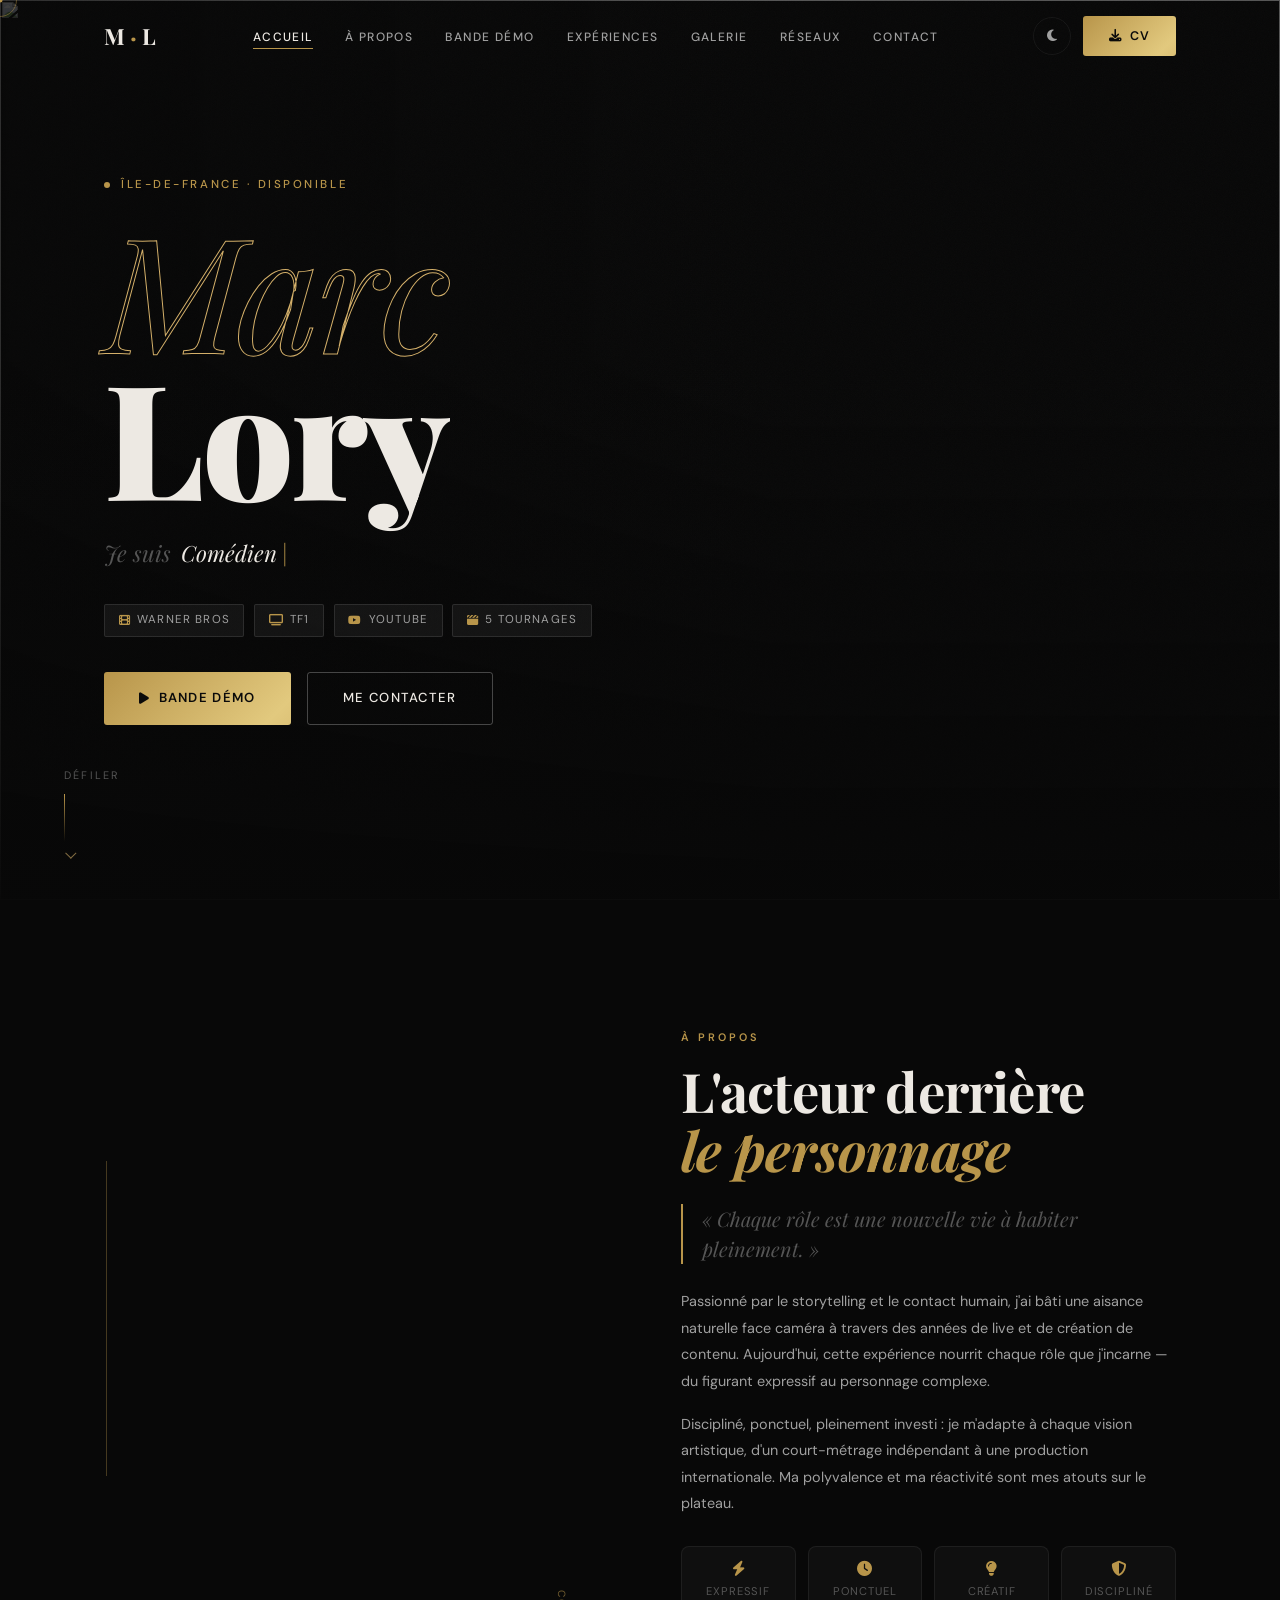
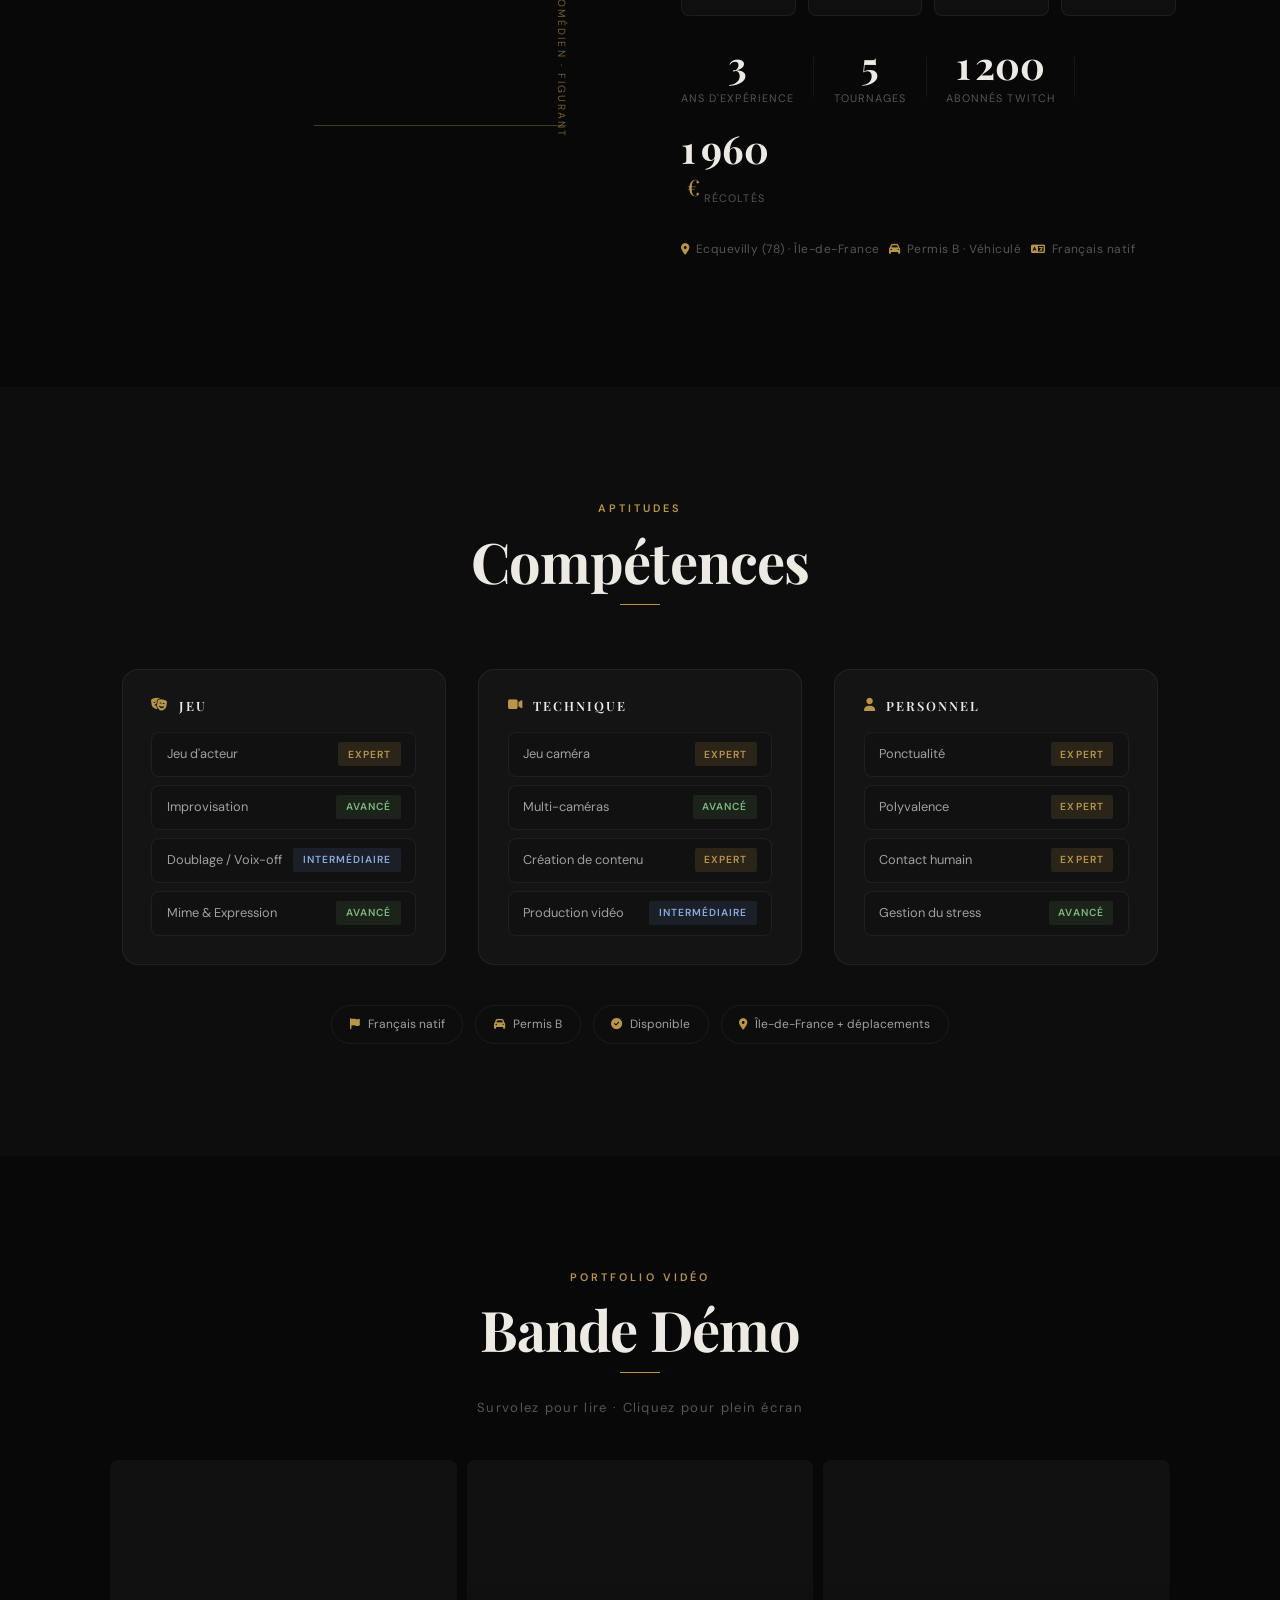
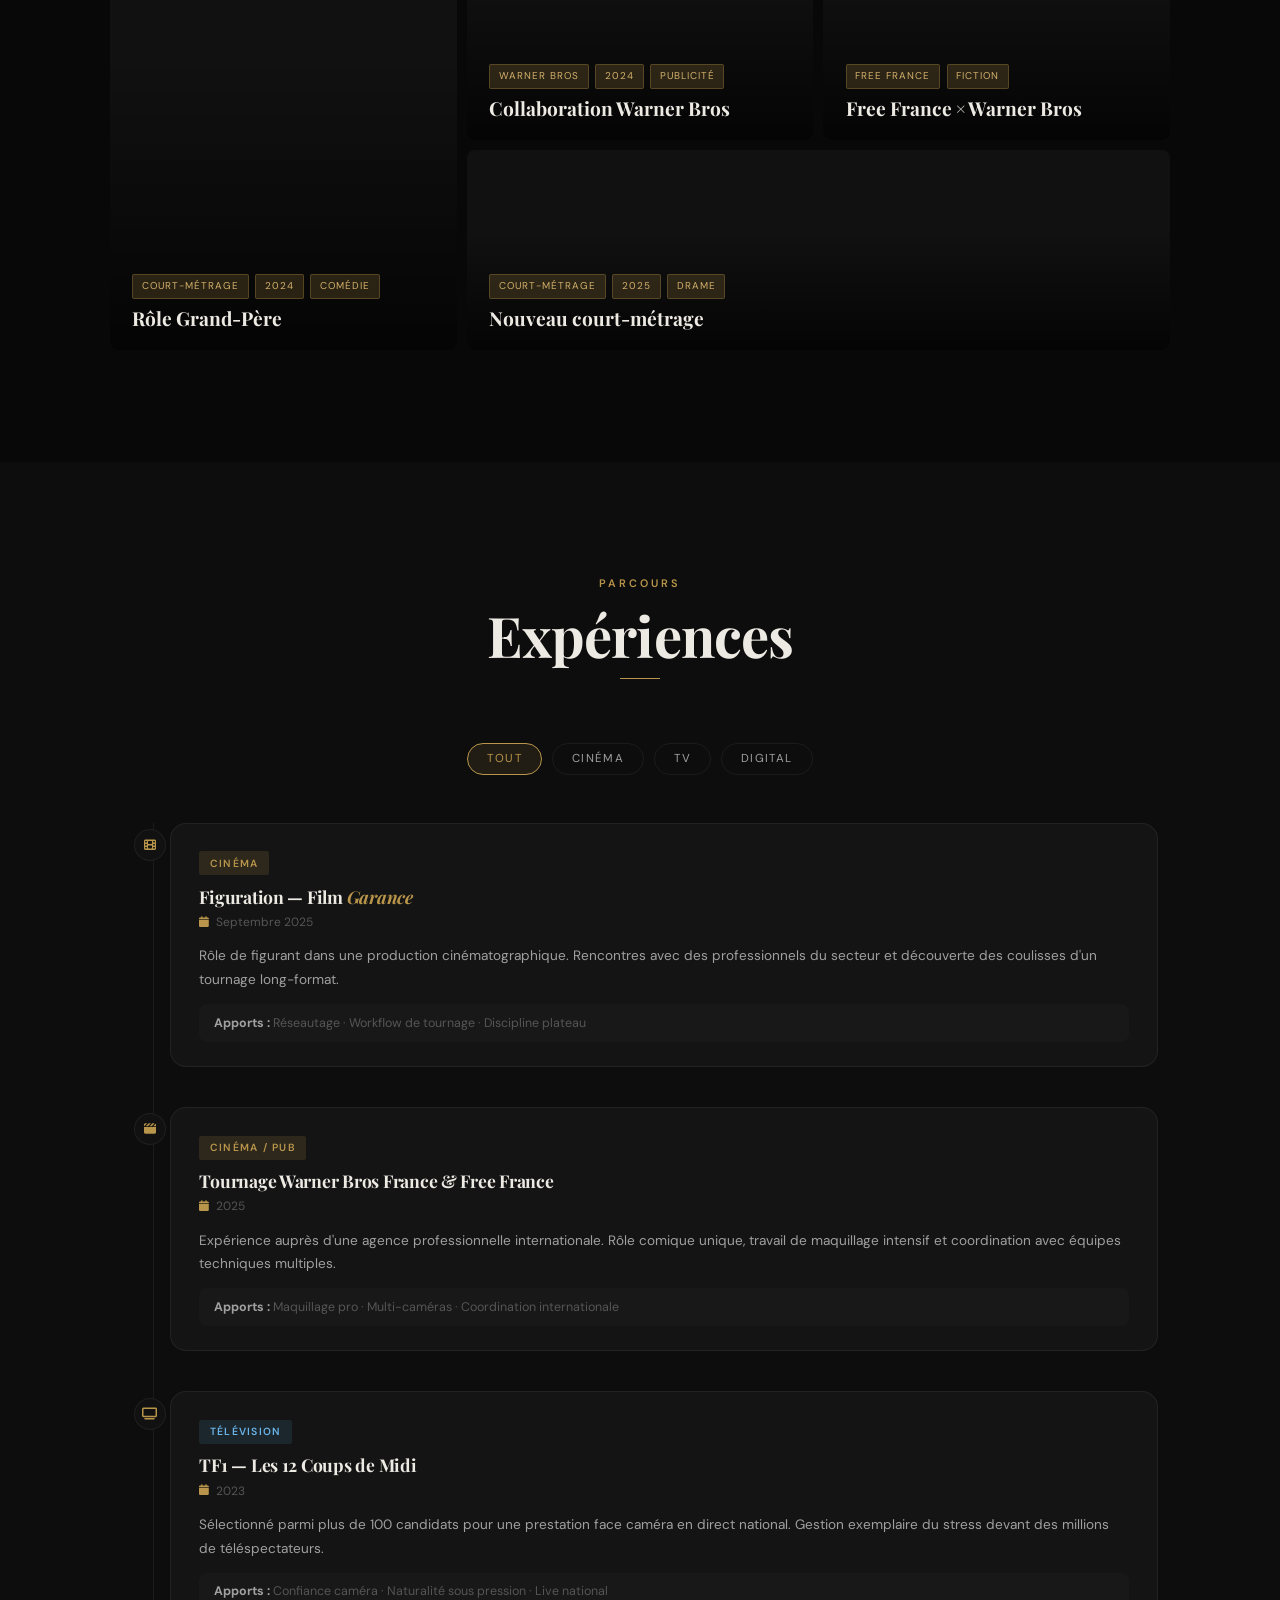
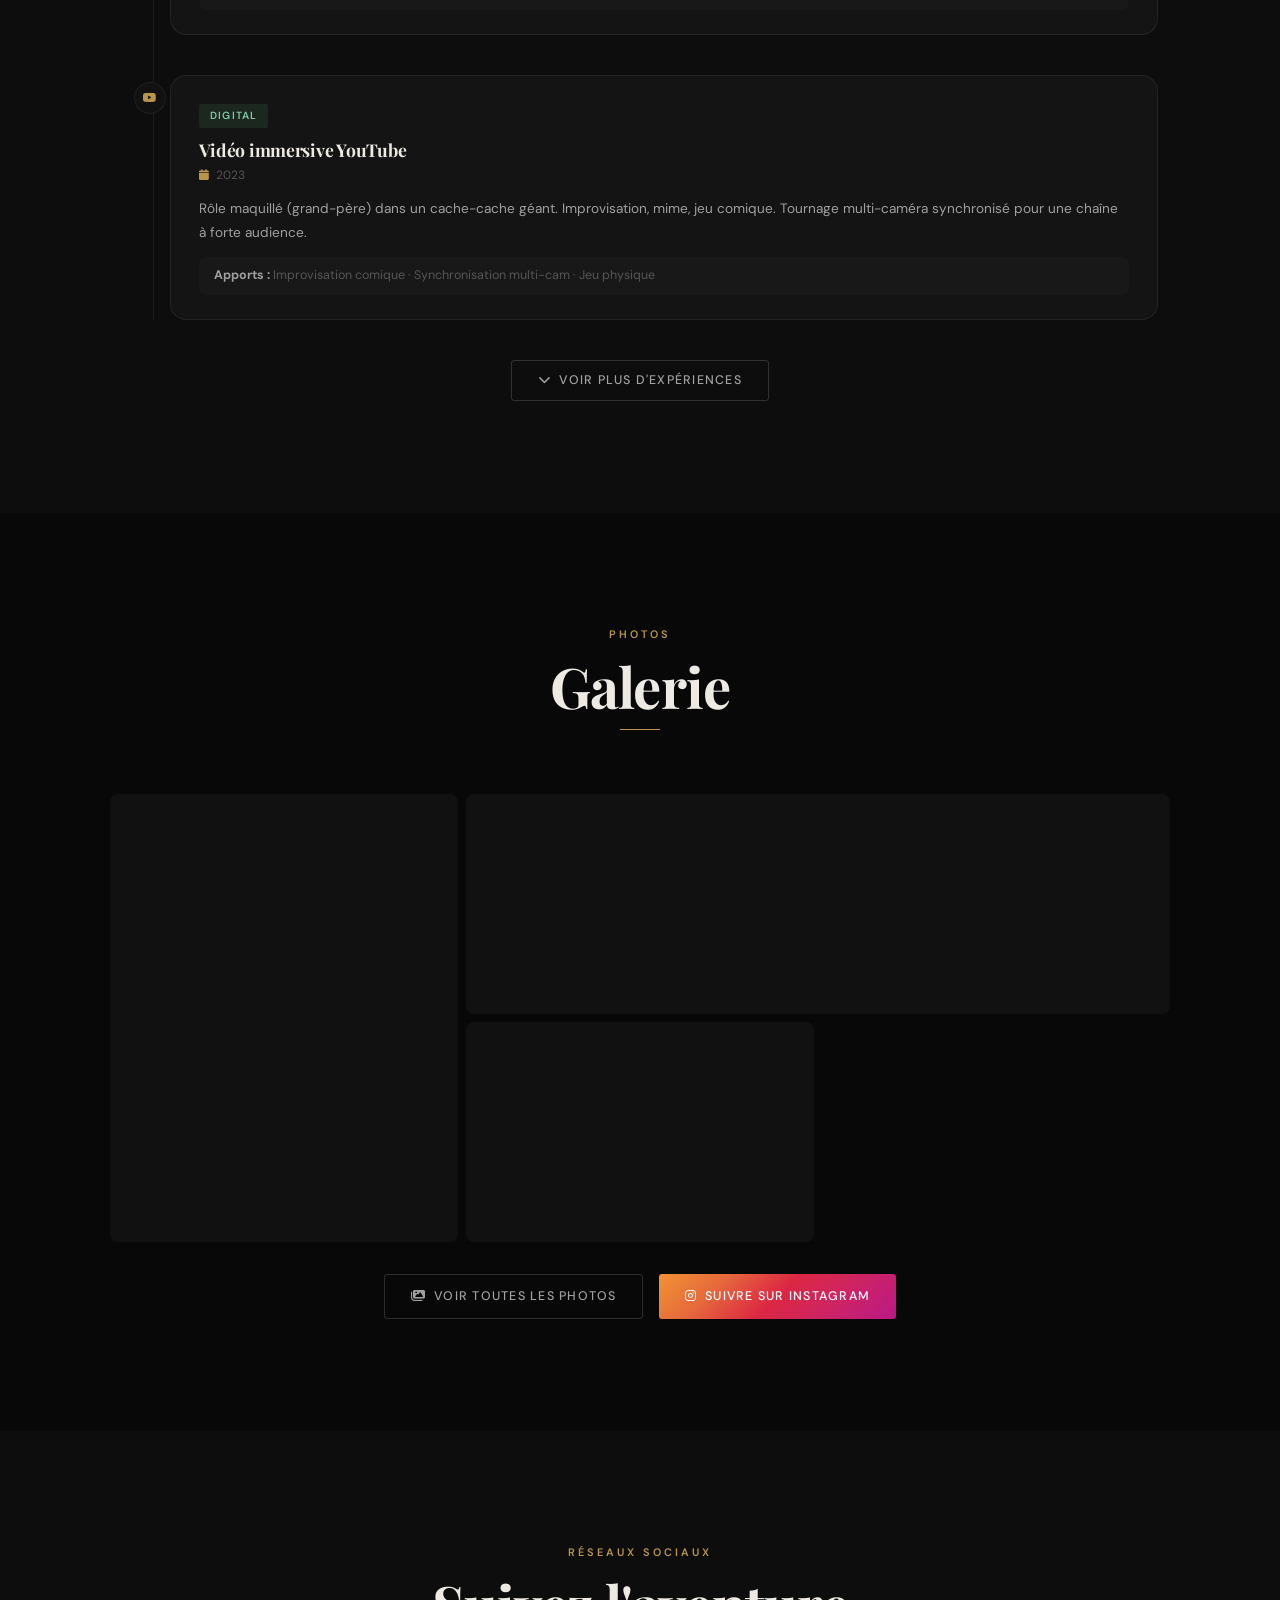
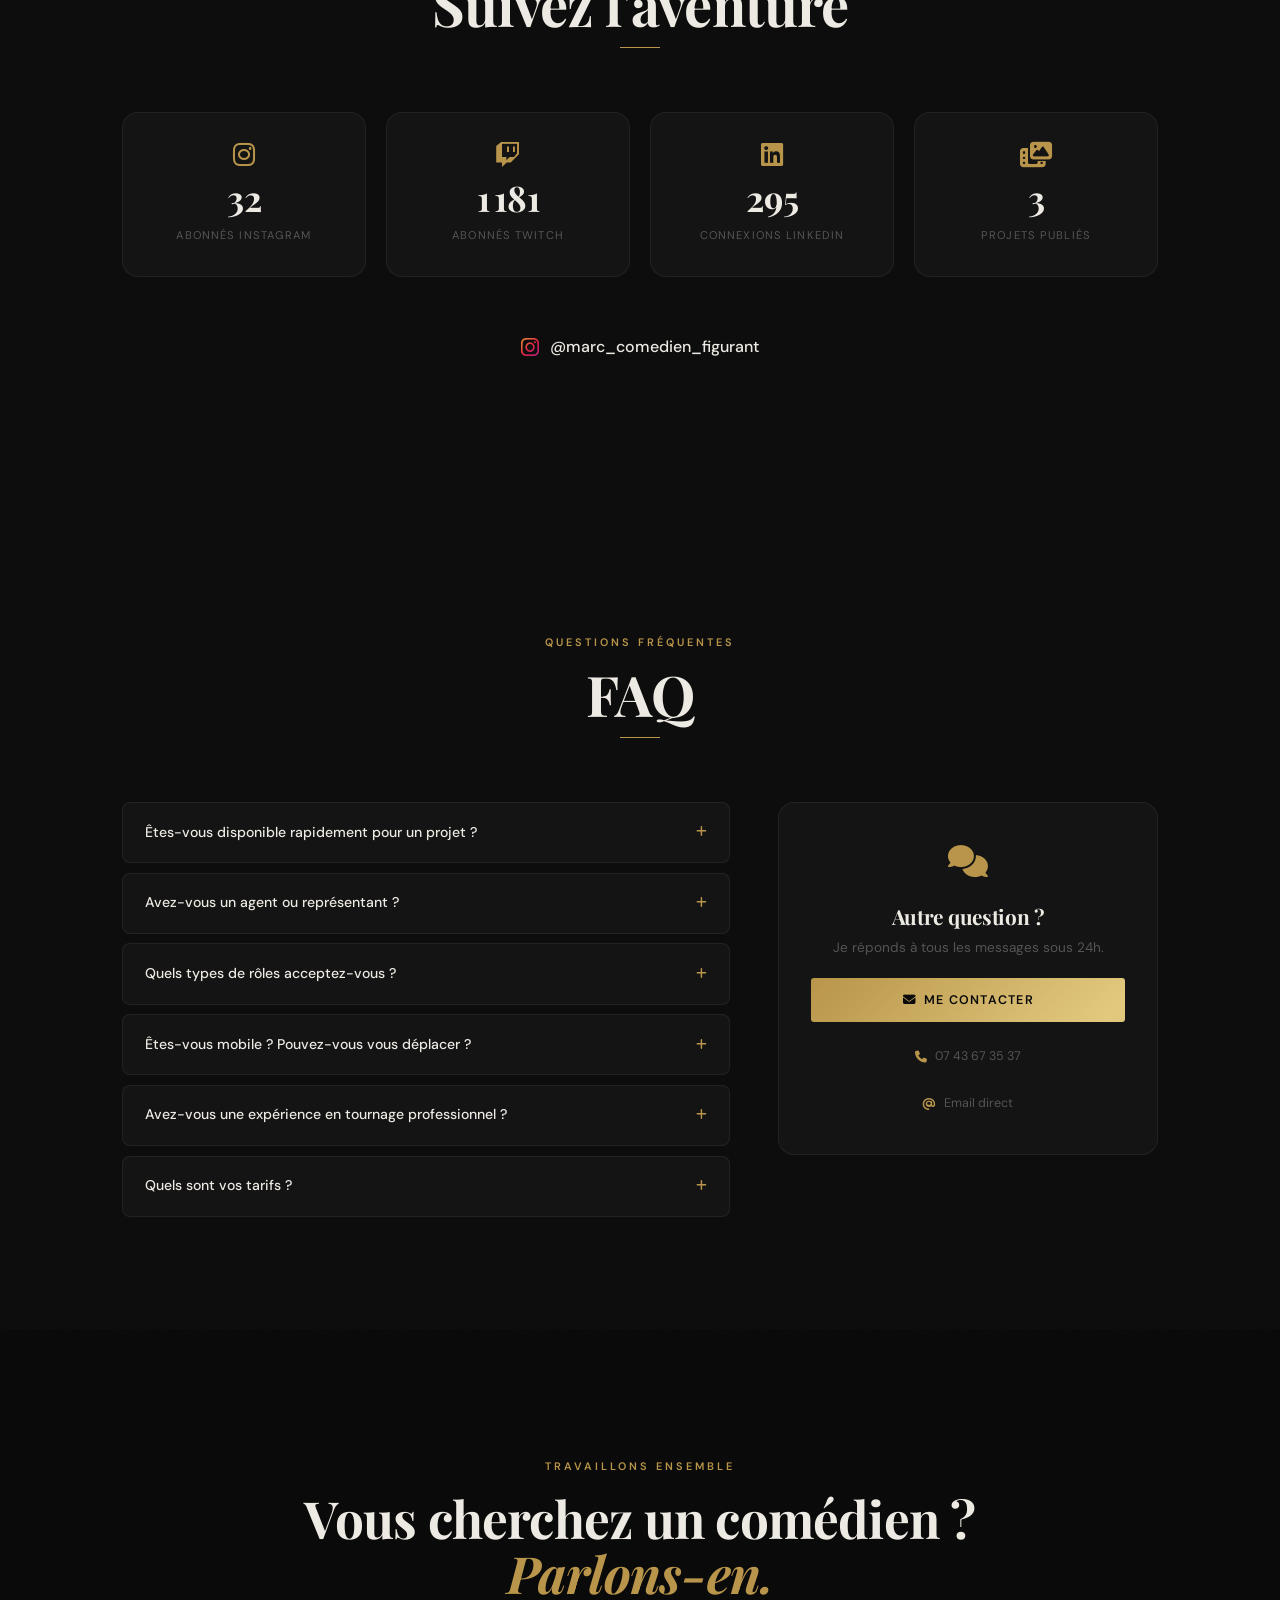
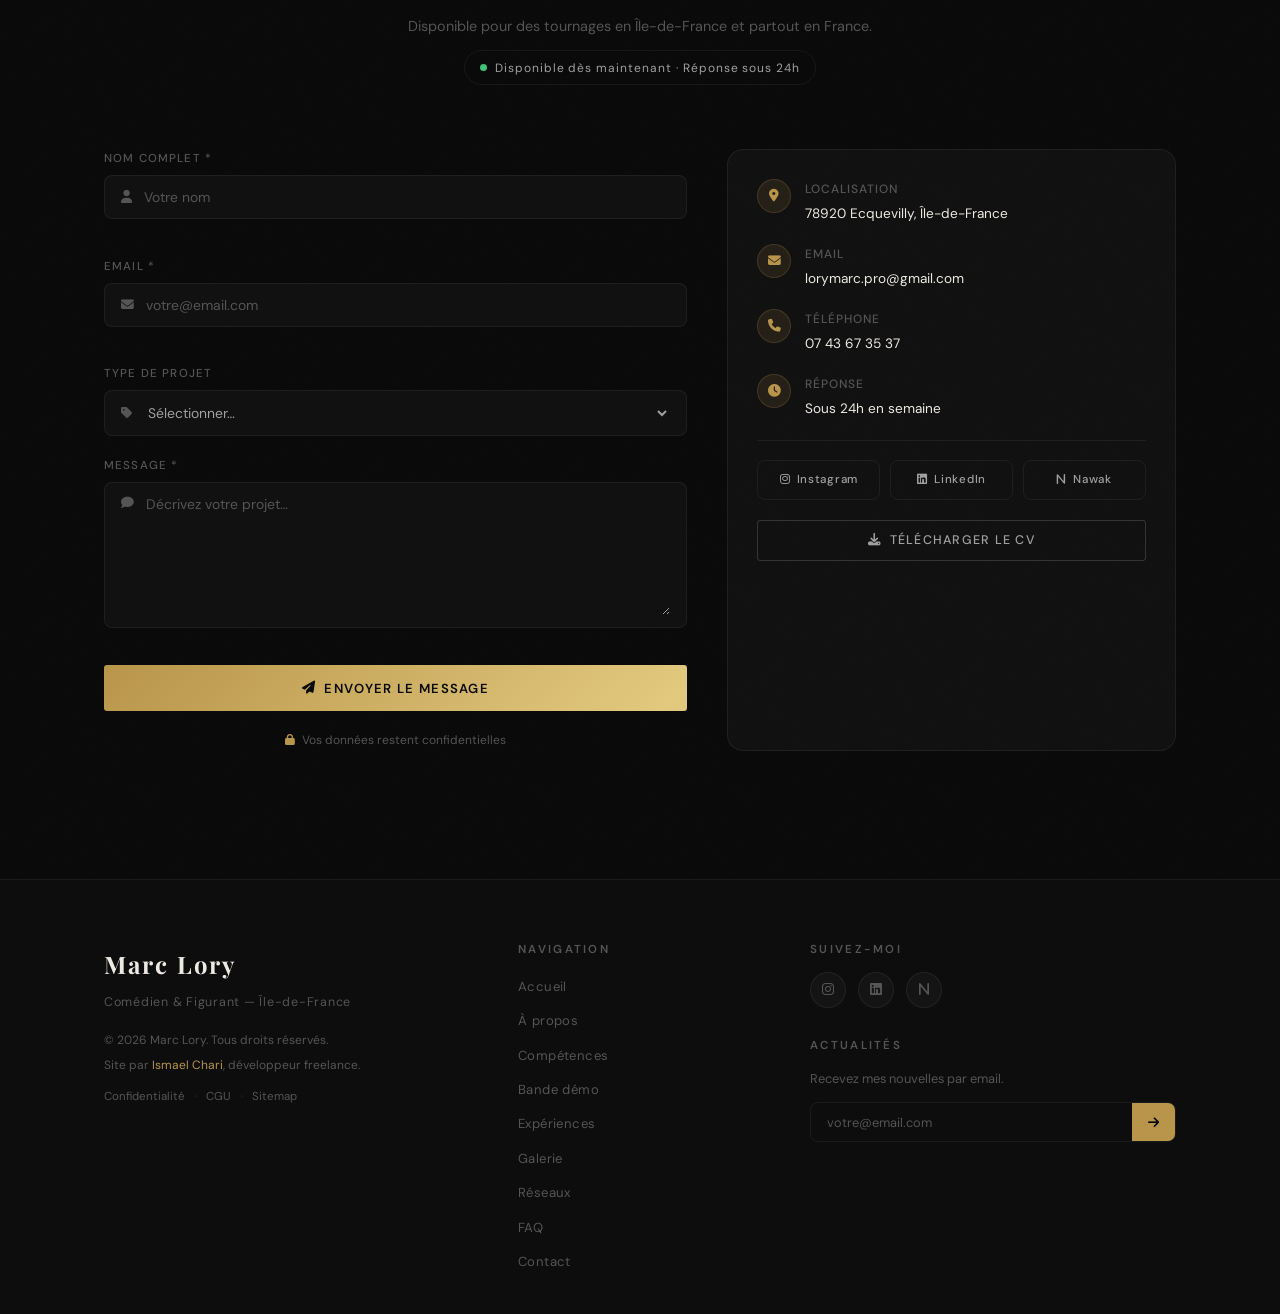
==== commit c9c4722a: "path" ====
--- a/true_index.html
+++ b/true_index.html
@@ -27,7 +27,7 @@
   <link rel="preconnect" href="https://fonts.gstatic.com" crossorigin>
   <link href="https://fonts.googleapis.com/css2?family=Playfair+Display:ital,wght@0,400;0,700;0,900;1,400;1,700&family=DM+Sans:wght@300;400;500;600&display=swap" rel="stylesheet">
   <link rel="stylesheet" href="https://cdnjs.cloudflare.com/ajax/libs/font-awesome/6.4.0/css/all.min.css">
-  <link rel="stylesheet" href="style.css">
+  <link rel="stylesheet" href="css/style.css">
 </head>
 <body>
   <!-- GTM noscript -->
@@ -689,6 +689,6 @@
 
   <button id="back-top" aria-label="Retour en haut"><i class="fas fa-chevron-up"></i></button>
 
-  <script src="script.js"></script>
+  <script src="js/script.js"></script>
 </body>
 </html>
--- a/css/style.css
+++ b/css/style.css
@@ -0,0 +1,1408 @@
+/* ═══════════════════════════════════════════════════════════
+   MARC LORY — Portfolio Comédien · style.css
+   Design: Cinematic · Editorial · Dark Gold · Premium
+   Fonts: Playfair Display (display) + DM Sans (body)
+   ═══════════════════════════════════════════════════════════ */
+
+/* ── DESIGN TOKENS ──────────────────────────────────────── */
+:root {
+  /* Palette */
+  --gold:       #b8954a;
+  --gold-lt:    #d4b06a;
+  --gold-dim:   rgba(184,149,74,.12);
+  --gold-glow:  0 0 50px rgba(184,149,74,.22);
+  --gold-grad:  linear-gradient(135deg, #b8954a, #e2c97e, #b8954a);
+
+  /* Backgrounds */
+  --bg:         #080808;
+  --bg2:        #0d0d0d;
+  --bg3:        #111111;
+  --bg4:        #181818;
+  --card:       rgba(255,255,255,.03);
+
+  /* Text */
+  --text:       #a0a0a0;
+  --text-dim:   #555;
+  --white:      #ede9e3;
+
+  /* Borders */
+  --border:     rgba(255,255,255,.06);
+  --border-hv:  rgba(255,255,255,.15);
+
+  /* Fonts */
+  --font-d:     'Playfair Display', Georgia, serif;
+  --font-b:     'DM Sans', system-ui, sans-serif;
+
+  /* Shape */
+  --r:          8px;
+  --r-lg:       16px;
+
+  /* Motion */
+  --ease:       cubic-bezier(.25,.46,.45,.94);
+  --spring:     cubic-bezier(.34,1.56,.64,1);
+  --dur:        .35s;
+
+  /* Layout */
+  --pad:        7rem 5%;
+  --max:        1200px;
+
+  /* Instagram */
+  --ig:         linear-gradient(135deg,#f09433,#e6683c,#dc2743,#cc2366,#bc1888);
+}
+
+/* Light theme override */
+body.light {
+  --bg:       #f4f0e8; --bg2: #ede9e0; --bg3: #e7e2d8; --bg4: #ddd8cc;
+  --card:     rgba(0,0,0,.03);
+  --text:     #4a4540; --text-dim: #888;
+  --white:    #1a1612;
+  --border:   rgba(0,0,0,.07); --border-hv: rgba(0,0,0,.18);
+}
+
+/* ── RESET ──────────────────────────────────────────────── */
+*,*::before,*::after { margin:0; padding:0; box-sizing:border-box }
+html { scroll-behavior:smooth; scroll-padding-top:74px; -webkit-font-smoothing:antialiased }
+body {
+  font-family: var(--font-b);
+  background: var(--bg);
+  color: var(--text);
+  line-height: 1.7;
+  overflow-x: hidden;
+  transition: background var(--dur), color var(--dur);
+}
+img,video { display:block; max-width:100%; height:auto }
+a { text-decoration:none; color:inherit }
+ul { list-style:none }
+button { font-family:var(--font-b); cursor:pointer; border:none; background:none }
+h1,h2,h3,h4 {
+  font-family: var(--font-d);
+  color: var(--white);
+  line-height: 1.08;
+  letter-spacing: -.015em;
+}
+details summary { list-style:none }
+details summary::-webkit-details-marker { display:none }
+
+/* ── UTILITIES ──────────────────────────────────────────── */
+.container { max-width:var(--max); margin:0 auto; padding:0 5% }
+.section    { padding:var(--pad) }
+.section-label {
+  display:block;
+  font-size:.68rem;
+  font-weight:600;
+  letter-spacing:.28em;
+  text-transform:uppercase;
+  color:var(--gold);
+  margin-bottom:.8rem;
+}
+.section-header {
+  text-align:center;
+  margin-bottom:4rem;
+}
+.section-header h2 {
+  font-size: clamp(2.2rem,5vw,3.5rem);
+  font-weight:700;
+  display:inline-block;
+  position:relative;
+}
+.section-header h2::after {
+  content:'';
+  display:block;
+  width:40px; height:1px;
+  background:var(--gold);
+  margin:.8rem auto 0;
+}
+.section-header h2 em { font-style:italic; color:var(--gold) }
+.section-intro {
+  text-align:center;
+  color:var(--text-dim);
+  font-size:.82rem;
+  letter-spacing:.1em;
+  margin-top:-2.5rem;
+  margin-bottom:2.5rem;
+}
+
+/* ── BUTTONS ────────────────────────────────────────────── */
+.btn {
+  display:inline-flex; align-items:center; gap:.5rem;
+  padding:.72rem 1.6rem;
+  border-radius:3px;
+  font-size:.78rem; font-weight:500;
+  letter-spacing:.1em; text-transform:uppercase;
+  transition: all var(--dur) var(--ease);
+  white-space:nowrap; cursor:pointer;
+}
+.btn-lg  { padding:.9rem 2.2rem; font-size:.82rem }
+.btn-full { width:100%; justify-content:center }
+
+.btn-gold {
+  background: var(--gold-grad);
+  background-size: 200% auto;
+  color:#0a0a0a;
+  border:none;
+  font-weight:600;
+}
+.btn-gold:hover {
+  background-position:right center;
+  transform:translateY(-2px);
+  box-shadow:var(--gold-glow);
+}
+.btn-ghost {
+  border:1px solid rgba(255,255,255,.25);
+  color:var(--white);
+}
+.btn-ghost:hover { border-color:var(--gold); color:var(--gold); transform:translateY(-2px) }
+
+.btn-outline {
+  border:1px solid var(--border-hv);
+  color:var(--text);
+}
+.btn-outline:hover { border-color:var(--gold); color:var(--gold); transform:translateY(-2px) }
+
+.btn-insta { background:var(--ig); color:#fff; border:none }
+.btn-insta:hover { opacity:.9; transform:translateY(-2px) }
+
+/* ── CUSTOM CURSOR ──────────────────────────────────────── */
+#cursor-dot, #cursor-ring {
+  position:fixed; pointer-events:none; z-index:9999;
+  border-radius:50%;
+  transform:translate(-50%,-50%);
+  transition-property: left, top;
+  transition-timing-function: var(--ease);
+}
+#cursor-dot  { width:5px; height:5px; background:var(--gold); transition-duration:.05s }
+#cursor-ring { width:34px; height:34px; border:1px solid rgba(184,149,74,.45); transition-duration:.2s }
+@media(hover:none) { #cursor-dot,#cursor-ring { display:none } }
+
+/* ── SCROLL PROGRESS ────────────────────────────────────── */
+.scroll-progress {
+  position:fixed; top:0; left:0; height:2px;
+  background: linear-gradient(90deg, var(--gold), var(--gold-lt));
+  width:0%; z-index:9998; transition:width .08s linear;
+}
+
+/* ── GRAIN OVERLAY ──────────────────────────────────────── */
+.grain {
+  position:absolute; inset:0; pointer-events:none; z-index:1; opacity:.025;
+  background-image:url("data:image/svg+xml,%3Csvg viewBox='0 0 256 256' xmlns='http://www.w3.org/2000/svg'%3E%3Cfilter id='n'%3E%3CfeTurbulence type='fractalNoise' baseFrequency='0.9' numOctaves='4' stitchTiles='stitch'/%3E%3C/filter%3E%3Crect width='100%25' height='100%25' filter='url(%23n)'/%3E%3C/svg%3E");
+  background-size:200px;
+}
+
+/* ── LOADER ─────────────────────────────────────────────── */
+#loader {
+  position:fixed; inset:0;
+  background:var(--bg);
+  display:flex; align-items:center; justify-content:center;
+  z-index:9997;
+  transition:opacity .8s var(--ease), visibility .8s;
+}
+#loader.hidden { opacity:0; visibility:hidden; pointer-events:none }
+
+.loader-content { text-align:center }
+
+.loader-name {
+  display:flex; align-items:center; gap:.6rem;
+  font-family:var(--font-d);
+  font-size:clamp(2rem,9vw,4.5rem);
+  font-weight:400;
+  letter-spacing:.15em;
+  color:var(--white);
+}
+.ln-first { opacity:0; transform:translateX(-24px); animation:slideRight .7s var(--ease) .1s forwards }
+.ln-last  { opacity:0; transform:translateX(24px);  animation:slideLeft  .7s var(--ease) .2s forwards }
+.ln-sep   {
+  width:1px; height:.9em;
+  background:var(--gold); opacity:0;
+  animation:fadeIn .5s ease .35s forwards;
+}
+.loader-bar-wrap {
+  width:200px; height:1px;
+  background:rgba(255,255,255,.08);
+  margin:2.2rem auto .9rem;
+  overflow:hidden;
+}
+.loader-bar-fill {
+  height:100%; background:var(--gold-grad); background-size:200%;
+  width:0%; animation:loadFill 1.6s var(--ease) .4s forwards;
+}
+.loader-sub {
+  font-size:.68rem; letter-spacing:.28em; text-transform:uppercase;
+  color:var(--text-dim);
+  opacity:0; animation:fadeIn .8s ease .9s forwards;
+}
+
+/* ── NAVBAR ─────────────────────────────────────────────── */
+#site-header {
+  position:fixed; top:0; left:0; right:0; z-index:900;
+  transition:background var(--dur), backdrop-filter var(--dur), box-shadow var(--dur);
+}
+#site-header.scrolled {
+  background:rgba(8,8,8,.88);
+  backdrop-filter:blur(20px) saturate(120%);
+  box-shadow:0 1px 0 var(--border);
+}
+body.light #site-header.scrolled { background:rgba(244,240,232,.88) }
+
+.navbar {
+  max-width:var(--max); margin:0 auto; padding:0 5%;
+  height:72px;
+  display:flex; align-items:center; justify-content:space-between; gap:1rem;
+}
+
+/* Logo */
+.nav-logo {
+  font-family:var(--font-d); font-size:1.4rem; font-weight:700;
+  color:var(--white); letter-spacing:.12em;
+  display:flex; align-items:center; gap:.1em;
+  transition:color var(--dur);
+  flex-shrink:0;
+}
+.nl-dot { color:var(--gold); font-size:1.1em; line-height:1 }
+.nav-logo:hover { color:var(--gold) }
+
+/* Menu */
+.nav-menu {
+  display:flex; align-items:center; gap:2rem;
+}
+.nav-link {
+  font-size:.75rem; font-weight:500;
+  letter-spacing:.12em; text-transform:uppercase;
+  color:var(--text); position:relative;
+  transition:color var(--dur);
+  padding:.25rem 0;
+}
+.nav-link::after {
+  content:''; position:absolute; bottom:0; left:0;
+  width:0%; height:1px; background:var(--gold);
+  transition:width .3s var(--ease);
+}
+.nav-link:hover, .nav-link.active { color:var(--white) }
+.nav-link:hover::after, .nav-link.active::after { width:100% }
+
+/* Nav actions */
+.nav-actions { display:flex; align-items:center; gap:.75rem; flex-shrink:0 }
+.icon-btn {
+  width:38px; height:38px;
+  display:flex; align-items:center; justify-content:center;
+  border-radius:50%;
+  border:1px solid var(--border);
+  color:var(--text);
+  transition:all var(--dur);
+}
+.icon-btn:hover { border-color:var(--gold); color:var(--gold) }
+.icon-dark { display:block }
+.icon-light { display:none }
+body.light .icon-dark { display:none }
+body.light .icon-light { display:block }
+
+/* Hamburger */
+.hamburger {
+  display:none; flex-direction:column; justify-content:center; gap:5px;
+  width:38px; height:38px; padding:8px;
+}
+.hamburger span {
+  display:block; height:1px; background:var(--white);
+  transition:all .3s var(--ease);
+}
+.hamburger.active span:nth-child(1) { transform:rotate(45deg) translateY(6px) }
+.hamburger.active span:nth-child(2) { opacity:0; transform:scaleX(0) }
+.hamburger.active span:nth-child(3) { transform:rotate(-45deg) translateY(-6px) }
+
+/* ── POPUP (CV) ──────────────────────────────────────────── */
+.popup-overlay {
+  position:fixed; inset:0; z-index:9500;
+  background:rgba(0,0,0,.8); backdrop-filter:blur(8px);
+  display:none; place-items:center;
+}
+.popup-overlay.open { display:grid }
+.popup {
+  background:var(--bg3); border:1px solid var(--border);
+  border-radius:var(--r-lg); padding:2.5rem;
+  width:min(380px,90%); text-align:center;
+  position:relative; animation:scaleIn .35s var(--spring);
+}
+.popup-close {
+  position:absolute; top:1rem; right:1rem;
+  color:var(--text-dim); font-size:1rem;
+  transition:color var(--dur);
+}
+.popup-close:hover { color:var(--gold) }
+.popup-icon { font-size:2rem; color:var(--gold); margin-bottom:1rem }
+.popup h3 { font-size:1.4rem; margin-bottom:.4rem }
+.popup p  { color:var(--text); font-size:.85rem; margin-bottom:1.2rem }
+.popup input {
+  width:100%; padding:.75rem 1rem;
+  background:var(--bg4); border:1px solid var(--border);
+  border-radius:var(--r); color:var(--white);
+  font-family:var(--font-b); font-size:1rem;
+  text-align:center; letter-spacing:.3em;
+  margin-bottom:.5rem;
+  transition:border-color var(--dur);
+}
+.popup input:focus { outline:none; border-color:var(--gold) }
+#error-msg { color:#e55; font-size:.78rem; min-height:1.2em; display:block; margin-bottom:.75rem }
+
+/* ── TOAST ───────────────────────────────────────────────── */
+#toast-wrap {
+  position:fixed; bottom:2rem; right:2rem; z-index:9600;
+  display:flex; flex-direction:column; gap:.5rem;
+  pointer-events:none;
+}
+.toast {
+  background:var(--bg3); border:1px solid var(--border);
+  border-left:3px solid var(--gold);
+  padding:.8rem 1.2rem; border-radius:var(--r);
+  font-size:.82rem; color:var(--white);
+  animation:toastIn .35s var(--spring);
+}
+.toast.error { border-left-color:#e55 }
+
+/* ── SCROLL REVEAL ──────────────────────────────────────── */
+.reveal {
+  opacity:0;
+  transform:translateY(32px);
+  transition:opacity .7s var(--ease), transform .7s var(--ease);
+}
+.reveal.visible { opacity:1; transform:translateY(0) }
+
+/* ═══════════════════════════════════════════════════════════
+   01 HERO
+   ═══════════════════════════════════════════════════════════ */
+.hero {
+  position:relative; height:100svh; min-height:600px;
+  display:flex; align-items:center; overflow:hidden;
+}
+
+/* Background layers */
+.hero-bg {
+  position:absolute; inset:0; z-index:0;
+}
+.hero-bg-img {
+  position:absolute; inset:0; width:100%; height:100%;
+  object-fit:cover; object-position:center;
+  filter:brightness(.45) saturate(0.6);
+  transition:transform 8s ease;
+}
+.hero:hover .hero-bg-img { transform:scale(1.04) }
+.hero-video {
+  position:absolute; inset:0; width:100%; height:100%;
+  object-fit:cover; opacity:0;
+  transition:opacity 1.5s ease;
+}
+.hero-video.loaded { opacity:.5 }
+
+/* Multi-layer overlay for depth */
+.hero-overlay {
+  position:absolute; inset:0; z-index:1;
+  background:
+    linear-gradient(to bottom, transparent 40%, rgba(8,8,8,.95) 100%),
+    linear-gradient(to right,  rgba(8,8,8,.5) 0%, transparent 60%);
+}
+
+/* Content */
+.hero-content {
+  position:relative; z-index:2;
+  max-width:var(--max); margin:0 auto; padding:0 5%;
+  width:100%;
+}
+
+/* Reveal-from-left animation */
+.rh {
+  opacity:0;
+  transform:translateX(-28px);
+  animation:heroReveal .9s var(--ease) var(--d, 0s) forwards;
+}
+
+.hero-eyebrow {
+  display:flex; align-items:center; gap:.7rem;
+  font-size:.72rem; font-weight:500; letter-spacing:.22em; text-transform:uppercase;
+  color:var(--gold); margin-bottom:1.2rem;
+}
+.he-dot {
+  width:6px; height:6px; border-radius:50%;
+  background:var(--gold);
+  animation:pulse 2s ease infinite;
+}
+
+.hero-title {
+  font-size:clamp(4.5rem, 13vw, 10rem);
+  font-weight:900;
+  color:var(--white);
+  line-height:.92;
+  margin-bottom:1.6rem;
+}
+.hero-title em {
+  font-style:italic; font-weight:400;
+  color:transparent;
+  -webkit-text-stroke:1px var(--gold-lt);
+}
+.ht-last { display:block }
+
+.hero-typewriter {
+  display:flex; align-items:center; gap:.25rem;
+  font-size:clamp(1rem,2.5vw,1.4rem);
+  font-family:var(--font-d); font-style:italic;
+  color:var(--text);
+  margin-bottom:2rem;
+}
+.tw-prefix { color:var(--text-dim) }
+#tw-text { color:var(--white); min-width:2px }
+.tw-cursor {
+  color:var(--gold); font-weight:100;
+  animation:blink 1s step-end infinite;
+}
+
+.hero-badges {
+  display:flex; flex-wrap:wrap; gap:.6rem;
+  margin-bottom:2.2rem;
+}
+.badge {
+  display:inline-flex; align-items:center; gap:.4rem;
+  padding:.35rem .85rem;
+  background:rgba(255,255,255,.05);
+  border:1px solid rgba(255,255,255,.1);
+  border-radius:2px;
+  font-size:.72rem; letter-spacing:.1em; text-transform:uppercase;
+  color:var(--text);
+  backdrop-filter:blur(8px);
+  transition:all var(--dur);
+}
+.badge i { color:var(--gold); font-size:.7rem }
+.badge:hover { border-color:var(--gold); color:var(--white); transform:translateY(-2px) }
+
+.hero-cta { display:flex; flex-wrap:wrap; gap:1rem }
+
+/* Scroll indicator */
+.hero-scroll {
+  position:absolute; bottom:2.5rem; left:5%;
+  z-index:2;
+  display:flex; flex-direction:column; align-items:flex-start; gap:.6rem;
+  font-size:.68rem; letter-spacing:.2em; text-transform:uppercase;
+  color:var(--text-dim);
+  transition:color var(--dur);
+}
+.hero-scroll:hover { color:var(--gold) }
+.hs-line {
+  width:1px; height:48px;
+  background:linear-gradient(to bottom, var(--gold), transparent);
+  animation:scrollLine 2s ease infinite;
+}
+.hs-arrow {
+  width:8px; height:8px; border-right:1px solid var(--gold-lt); border-bottom:1px solid var(--gold-lt);
+  transform:rotate(45deg) translateY(-4px);
+  opacity:.6;
+}
+
+/* ═══════════════════════════════════════════════════════════
+   02 ABOUT
+   ═══════════════════════════════════════════════════════════ */
+.about-section {
+  padding:8rem 0;
+  background:var(--bg);
+  overflow:hidden;
+}
+.about-inner {
+  display:grid;
+  grid-template-columns:1fr 1.1fr;
+  gap:6rem;
+  align-items:center;
+}
+
+/* Photo frame */
+.about-visual { position:relative }
+.about-photo-frame {
+  position:relative;
+  max-width:420px;
+  margin:0 auto;
+}
+.about-photo-frame img {
+  width:100%; aspect-ratio:4/5;
+  object-fit:cover; object-position:top center;
+  border-radius:4px;
+  filter:grayscale(15%) contrast(1.05);
+  transition:filter .5s ease;
+}
+.about-photo-frame:hover img { filter:grayscale(0%) contrast(1) }
+
+/* Decorative lines */
+.apf-line {
+  position:absolute;
+  background:var(--gold);
+  opacity:.35;
+}
+.apf-line-v {
+  width:1px; height:60%; top:-20px; left:-20px;
+}
+.apf-line-h {
+  height:1px; width:60%; bottom:-20px; right:-20px;
+}
+.apf-label {
+  position:absolute; bottom:-2rem; right:-1.5rem;
+  font-size:.65rem; letter-spacing:.2em; text-transform:uppercase;
+  color:var(--gold); writing-mode:vertical-rl;
+  opacity:.6;
+}
+
+/* About text */
+.about-text { padding-left:1rem }
+.about-text h2 {
+  font-size:clamp(2.2rem,4.5vw,3.4rem);
+  margin:1rem 0 1.5rem;
+}
+.about-text h2 em { font-style:italic; color:var(--gold) }
+
+.about-quote {
+  font-family:var(--font-d); font-style:italic;
+  font-size:clamp(1.05rem,2.2vw,1.25rem);
+  color:var(--text-dim);
+  border-left:2px solid var(--gold);
+  padding-left:1.2rem;
+  margin-bottom:1.5rem;
+  line-height:1.5;
+}
+
+.about-bio { font-size:.9rem; line-height:1.85; margin-bottom:1rem; color:var(--text) }
+
+/* Traits */
+.about-traits {
+  display:grid; grid-template-columns:repeat(4,1fr);
+  gap:.75rem; margin:1.8rem 0;
+}
+.trait {
+  display:flex; flex-direction:column; align-items:center; gap:.4rem;
+  padding:.85rem .5rem;
+  background:var(--card);
+  border:1px solid var(--border);
+  border-radius:var(--r);
+  text-align:center;
+  transition:all var(--dur);
+  cursor:default;
+}
+.trait:hover {
+  border-color:var(--gold-dim);
+  background:var(--gold-dim);
+  transform:translateY(-3px);
+}
+.trait i { font-size:.95rem; color:var(--gold) }
+.trait span { font-size:.7rem; letter-spacing:.08em; text-transform:uppercase; color:var(--text-dim) }
+
+/* Stats */
+.about-stats {
+  display:flex; align-items:center; gap:1.2rem;
+  margin:1.8rem 0; flex-wrap:wrap;
+}
+.stat-item { text-align:center }
+.stat-num {
+  display:block;
+  font-family:var(--font-d); font-size:2.4rem; font-weight:700;
+  color:var(--white); line-height:1;
+}
+.stat-euro { font-family:var(--font-d); font-size:1.4rem; color:var(--gold); vertical-align:super; margin-left:.1em }
+.stat-lbl  { font-size:.68rem; letter-spacing:.1em; text-transform:uppercase; color:var(--text-dim) }
+.stat-sep  { width:1px; height:2.5rem; background:var(--border); flex-shrink:0 }
+
+/* Meta chips */
+.about-meta {
+  display:flex; flex-wrap:wrap; gap:.6rem; margin-top:1.2rem;
+}
+.about-meta span {
+  display:inline-flex; align-items:center; gap:.4rem;
+  font-size:.75rem; color:var(--text-dim); letter-spacing:.04em;
+}
+.about-meta i { color:var(--gold); font-size:.7rem }
+
+/* ═══════════════════════════════════════════════════════════
+   03 SKILLS
+   ═══════════════════════════════════════════════════════════ */
+.skills-section { background:var(--bg2) }
+
+.skills-cols {
+  display:grid; grid-template-columns:repeat(3,1fr); gap:2rem;
+  margin-bottom:2.5rem;
+}
+.skills-col {
+  background:var(--card); border:1px solid var(--border);
+  border-radius:var(--r-lg); padding:1.8rem;
+  transition:border-color var(--dur);
+}
+.skills-col:hover { border-color:var(--gold-dim) }
+
+.skills-col-title {
+  font-size:.8rem; font-weight:600; letter-spacing:.15em; text-transform:uppercase;
+  color:var(--white); margin-bottom:1.2rem;
+  display:flex; align-items:center; gap:.6rem;
+}
+.skills-col-title i { color:var(--gold) }
+
+.skill-tag-grid { display:flex; flex-direction:column; gap:.5rem }
+.skill-tag {
+  display:flex; align-items:center; justify-content:space-between;
+  padding:.6rem .9rem;
+  background:var(--bg3); border:1px solid var(--border);
+  border-radius:var(--r); cursor:default;
+  transition:all var(--dur);
+}
+.skill-tag:hover { border-color:rgba(184,149,74,.25); transform:translateX(4px) }
+.st-name { font-size:.8rem; color:var(--text) }
+.st-level {
+  font-size:.64rem; font-weight:600; letter-spacing:.1em; text-transform:uppercase;
+  padding:.2rem .6rem; border-radius:2px;
+}
+.st-level.expert  { background:rgba(184,149,74,.15); color:var(--gold) }
+.st-level.avance  { background:rgba(100,160,100,.12); color:#7db87d }
+.st-level.inter   { background:rgba(100,130,200,.12); color:#8aabdb }
+
+.skills-infos {
+  display:flex; flex-wrap:wrap; gap:.75rem; justify-content:center;
+  margin-top:1rem;
+}
+.info-pill {
+  display:inline-flex; align-items:center; gap:.5rem;
+  padding:.5rem 1.1rem;
+  border:1px solid var(--border); border-radius:100px;
+  font-size:.75rem; color:var(--text);
+  transition:all var(--dur);
+}
+.info-pill i { color:var(--gold); font-size:.7rem }
+.info-pill:hover { border-color:var(--gold); color:var(--white) }
+
+.skill-tooltip {
+  position:fixed; z-index:500;
+  background:var(--bg4); border:1px solid var(--border);
+  border-left:2px solid var(--gold);
+  padding:.6rem 1rem; border-radius:var(--r);
+  font-size:.78rem; color:var(--text);
+  max-width:240px; pointer-events:none;
+  opacity:0; transform:translateY(-6px);
+  transition:all .2s ease;
+  box-shadow:0 8px 32px rgba(0,0,0,.4);
+}
+.skill-tooltip.show { opacity:1; transform:translateY(0) }
+
+/* ═══════════════════════════════════════════════════════════
+   04 SHOWREEL / BANDE DÉMO
+   ═══════════════════════════════════════════════════════════ */
+.showreel-section { background:var(--bg) }
+
+/* Bento grid */
+.bento-grid {
+  display:grid;
+  grid-template-columns:1fr 1fr 1fr;
+  grid-template-rows:280px 200px;
+  gap:10px;
+  padding:0 4% 0;
+  max-width:1400px; margin:0 auto;
+}
+.bento-tall {
+  grid-row:span 2;
+}
+.bento-mid {
+  grid-column:span 1;
+  grid-row:span 1;
+}
+.bento-wide {
+  grid-column:span 2;
+  grid-row:span 1;
+}
+
+.bento-item {
+  position:relative; overflow:hidden;
+  border-radius:var(--r);
+  cursor:pointer;
+  background:var(--bg3);
+}
+.bento-thumb {
+  position:absolute; inset:0;
+  width:100%; height:100%; object-fit:cover;
+  transition:transform .6s var(--ease), filter .4s ease;
+  filter:brightness(.7);
+}
+.bento-video {
+  position:absolute; inset:0;
+  width:100%; height:100%; object-fit:cover;
+  opacity:0; transition:opacity .5s ease;
+}
+.bento-item:hover .bento-thumb { transform:scale(1.06); filter:brightness(.4) }
+.bento-item:hover .bento-video { opacity:.9 }
+
+.bento-overlay {
+  position:absolute; inset:0; z-index:2;
+  display:flex; flex-direction:column; justify-content:flex-end;
+  padding:1.2rem 1.4rem;
+  background:linear-gradient(to top, rgba(0,0,0,.75) 0%, transparent 60%);
+}
+.bento-tags { display:flex; flex-wrap:wrap; gap:.4rem; margin-bottom:.5rem }
+.bento-tags span {
+  font-size:.62rem; letter-spacing:.1em; text-transform:uppercase;
+  padding:.2rem .55rem;
+  background:rgba(184,149,74,.2); border:1px solid rgba(184,149,74,.3);
+  border-radius:2px; color:var(--gold-lt);
+}
+.bento-title {
+  font-family:var(--font-d); font-size:clamp(.95rem,1.6vw,1.2rem);
+  color:var(--white); font-weight:700; line-height:1.2;
+}
+.bento-play {
+  position:absolute; top:1rem; right:1rem;
+  width:36px; height:36px;
+  background:rgba(184,149,74,.2); border:1px solid rgba(184,149,74,.4);
+  border-radius:50%; color:var(--gold);
+  display:flex; align-items:center; justify-content:center;
+  font-size:.75rem;
+  opacity:0; transform:scale(.8);
+  transition:all .3s var(--ease);
+}
+.bento-item:hover .bento-play { opacity:1; transform:scale(1) }
+.bento-play:hover { background:var(--gold); color:#000; transform:scale(1.1) !important }
+
+/* Video lightbox */
+#video-lb {
+  position:fixed; inset:0; z-index:9800;
+  background:rgba(0,0,0,.96); backdrop-filter:blur(12px);
+  display:none; place-items:center; padding:5%;
+}
+#video-lb.open { display:grid }
+.vlb-close {
+  position:absolute; top:1.5rem; right:1.5rem;
+  color:var(--white); font-size:1.4rem;
+  width:44px; height:44px;
+  background:rgba(255,255,255,.08);
+  border-radius:50%; display:flex; align-items:center; justify-content:center;
+  transition:all var(--dur);
+}
+.vlb-close:hover { background:var(--gold); color:#000; transform:rotate(90deg) }
+.vlb-inner {
+  width:100%; max-width:880px; text-align:center;
+  animation:scaleIn .35s var(--spring);
+}
+.vlb-title {
+  font-family:var(--font-d); font-size:1.4rem; font-weight:700;
+  color:var(--white); margin-bottom:.5rem;
+}
+.vlb-tags { display:flex; justify-content:center; gap:.5rem; margin-bottom:1.2rem; flex-wrap:wrap }
+.vlb-tags span {
+  font-size:.7rem; letter-spacing:.1em; text-transform:uppercase;
+  padding:.2rem .7rem; background:var(--gold-dim); border:1px solid rgba(184,149,74,.3);
+  border-radius:2px; color:var(--gold);
+}
+#vlb-video {
+  width:100%; aspect-ratio:16/9;
+  border-radius:var(--r); background:#000;
+  box-shadow:0 20px 60px rgba(0,0,0,.6);
+}
+
+/* ═══════════════════════════════════════════════════════════
+   05 EXPERIENCES
+   ═══════════════════════════════════════════════════════════ */
+.exp-section { background:var(--bg2) }
+
+.exp-filters {
+  display:flex; gap:.6rem; justify-content:center;
+  margin-bottom:3rem; flex-wrap:wrap;
+}
+.filter-btn {
+  padding:.45rem 1.2rem;
+  font-size:.72rem; letter-spacing:.12em; text-transform:uppercase;
+  border:1px solid var(--border); border-radius:100px;
+  color:var(--text);
+  transition:all var(--dur);
+}
+.filter-btn:hover, .filter-btn.active {
+  border-color:var(--gold); color:var(--gold);
+  background:var(--gold-dim);
+}
+
+/* Timeline */
+.timeline { position:relative; padding-left:3rem }
+.timeline-line {
+  position:absolute; left:calc(3rem - 17px); top:0; bottom:0;
+  width:1px; background:var(--border);
+}
+
+.tl-item {
+  position:relative; margin-bottom:2.5rem;
+  transition:opacity .3s, transform .3s;
+}
+.tl-item.filtered { opacity:.2; transform:scale(.98); pointer-events:none }
+.tl-hidden { display:none }
+
+.tl-marker {
+  position:absolute; left:-2.25rem; top:.4rem;
+  width:32px; height:32px;
+  background:var(--bg3); border:1px solid var(--border);
+  border-radius:50%;
+  display:flex; align-items:center; justify-content:center;
+  font-size:.75rem; color:var(--gold);
+  z-index:1; transition:all var(--dur);
+}
+.tl-item:hover .tl-marker {
+  background:var(--gold-dim); border-color:var(--gold); transform:scale(1.15);
+}
+
+.tl-card {
+  background:var(--card); border:1px solid var(--border);
+  border-radius:var(--r-lg); padding:1.5rem 1.8rem;
+  transition:border-color var(--dur), transform var(--dur);
+}
+.tl-card:hover { border-color:rgba(184,149,74,.2); transform:translateX(4px) }
+
+.tl-badge {
+  font-size:.65rem; font-weight:600; letter-spacing:.12em; text-transform:uppercase;
+  padding:.2rem .65rem; border-radius:2px; margin-bottom:.7rem; display:inline-block;
+}
+.tl-badge.cinema  { background:rgba(184,149,74,.15); color:var(--gold) }
+.tl-badge.tv      { background:rgba(80,160,220,.12);  color:#6ab4e8 }
+.tl-badge.digital { background:rgba(100,200,130,.1);  color:#7acca0 }
+
+.tl-card h3 { font-size:1.1rem; margin-bottom:.4rem }
+.tl-card h3 em { color:var(--gold); font-style:italic }
+.tl-date  { font-size:.75rem; color:var(--text-dim); margin-bottom:.75rem; display:flex; align-items:center; gap:.4rem }
+.tl-date i { color:var(--gold); font-size:.7rem }
+.tl-card p { font-size:.85rem; line-height:1.75; margin-bottom:.75rem }
+.tl-learn {
+  font-size:.78rem; padding:.6rem .9rem;
+  background:var(--bg4); border-radius:var(--r);
+  color:var(--text-dim); line-height:1.5;
+}
+.tl-learn strong { color:var(--text) }
+
+.exp-more { text-align:center; margin-top:1rem }
+
+/* ═══════════════════════════════════════════════════════════
+   06 GALLERY
+   ═══════════════════════════════════════════════════════════ */
+.gallery-section { background:var(--bg) }
+
+.gallery-grid {
+  display:grid;
+  grid-template-columns:repeat(3, 1fr);
+  grid-auto-rows:220px;
+  gap:8px;
+  padding:0 4%;
+  max-width:1400px; margin:0 auto 2rem;
+}
+.gallery-item {
+  position:relative; overflow:hidden;
+  border-radius:var(--r);
+  background:var(--bg3); cursor:pointer;
+}
+/* Size variants */
+.gi-tall   { grid-row:span 2 }
+.gi-wide   { grid-column:span 2 }
+.gi-square { grid-row:span 1; grid-column:span 1 }
+
+.gallery-item img {
+  width:100%; height:100%; object-fit:cover;
+  transition:transform .7s var(--ease), filter .4s ease;
+  filter:brightness(.8) grayscale(10%);
+}
+.gallery-item:hover img { transform:scale(1.07); filter:brightness(.55) grayscale(0%) }
+
+.gi-overlay {
+  position:absolute; inset:0; z-index:2;
+  display:flex; align-items:flex-end; justify-content:space-between;
+  padding:1rem 1.1rem;
+  background:linear-gradient(to top, rgba(0,0,0,.7) 0%, transparent 55%);
+  opacity:0; transition:opacity .35s ease;
+}
+.gallery-item:hover .gi-overlay { opacity:1 }
+.gi-overlay span {
+  font-size:.7rem; letter-spacing:.1em; text-transform:uppercase;
+  color:rgba(255,255,255,.8);
+}
+.gi-zoom {
+  width:32px; height:32px;
+  background:rgba(184,149,74,.25); border:1px solid rgba(184,149,74,.4);
+  border-radius:50%; color:var(--gold); font-size:.75rem;
+  display:flex; align-items:center; justify-content:center;
+  transition:all var(--dur);
+}
+.gi-zoom:hover { background:var(--gold); color:#000; transform:scale(1.1) }
+
+.gallery-hidden { display:none }
+
+.gallery-actions {
+  display:flex; gap:1rem; justify-content:center; flex-wrap:wrap;
+  margin-top:2rem;
+}
+
+/* Photo lightbox */
+#lightbox {
+  position:fixed; inset:0; z-index:9700;
+  background:rgba(0,0,0,.97);
+  display:none; place-items:center;
+}
+#lightbox.open { display:grid }
+.lb-close {
+  position:absolute; top:1.5rem; right:1.5rem; z-index:2;
+  color:var(--white); font-size:1.3rem;
+  width:42px; height:42px;
+  background:rgba(255,255,255,.08); border-radius:50%;
+  display:flex; align-items:center; justify-content:center;
+  transition:all var(--dur);
+}
+.lb-close:hover { background:var(--gold); color:#000; transform:rotate(90deg) }
+.lb-prev, .lb-next {
+  position:absolute; top:50%; transform:translateY(-50%); z-index:2;
+  color:var(--white); font-size:1rem;
+  width:46px; height:46px;
+  background:rgba(255,255,255,.08); border-radius:50%;
+  display:flex; align-items:center; justify-content:center;
+  transition:all var(--dur);
+}
+.lb-prev { left:1.5rem }
+.lb-next { right:1.5rem }
+.lb-prev:hover, .lb-next:hover { background:var(--gold); color:#000 }
+.lb-content { text-align:center; animation:scaleIn .3s var(--spring) }
+#lb-img { max-height:85vh; max-width:90vw; border-radius:var(--r); margin:0 auto }
+.lb-counter { font-size:.72rem; color:var(--text-dim); letter-spacing:.12em; margin-top:.6rem }
+
+/* ═══════════════════════════════════════════════════════════
+   07 SOCIAL / INSTAGRAM
+   ═══════════════════════════════════════════════════════════ */
+.social-section { background:var(--bg2) }
+
+/* Counters */
+.social-counters {
+  display:grid; grid-template-columns:repeat(4,1fr);
+  gap:1.2rem; margin-bottom:3.5rem;
+}
+.sc-card {
+  background:var(--card); border:1px solid var(--border);
+  border-radius:var(--r-lg); padding:1.8rem 1rem; text-align:center;
+  transition:border-color var(--dur), transform var(--dur);
+}
+.sc-card:hover { border-color:var(--gold-dim); transform:translateY(-4px) }
+.sc-icon { font-size:1.6rem; margin-bottom:.75rem; display:block; color:var(--gold) }
+.sc-num  {
+  display:block;
+  font-family:var(--font-d); font-size:2.2rem; font-weight:700;
+  color:var(--white); line-height:1;
+  margin-bottom:.35rem;
+}
+.sc-lbl  { font-size:.7rem; letter-spacing:.1em; text-transform:uppercase; color:var(--text-dim) }
+
+/* Instagram feed */
+.insta-feed { margin-bottom:3rem }
+.insta-header {
+  display:flex; align-items:center; gap:.7rem; justify-content:center;
+  margin-bottom:1.5rem;
+  font-size:1rem; font-weight:500; color:var(--text);
+}
+.insta-header i { font-size:1.3rem; color:transparent; background:var(--ig); -webkit-background-clip:text; background-clip:text }
+.insta-header a { color:var(--white); transition:color var(--dur) }
+.insta-header a:hover { color:var(--gold) }
+
+.insta-grid {
+  display:grid; grid-template-columns:repeat(6,1fr);
+  gap:6px; margin-bottom:1.5rem;
+}
+.insta-thumb {
+  position:relative; aspect-ratio:1/1; overflow:hidden;
+  border-radius:var(--r); display:block;
+  background:var(--bg3);
+}
+.insta-thumb img {
+  width:100%; height:100%; object-fit:cover;
+  transition:transform .5s var(--ease), filter .3s ease;
+  filter:brightness(.9);
+}
+.insta-thumb:hover img { transform:scale(1.08); filter:brightness(.5) }
+.insta-hover {
+  position:absolute; inset:0;
+  display:flex; flex-direction:column; align-items:center; justify-content:center;
+  gap:.3rem;
+  background:rgba(0,0,0,.4);
+  opacity:0; transition:opacity .3s ease;
+}
+.insta-thumb:hover .insta-hover { opacity:1 }
+.insta-hover i { font-size:1.1rem; color:#fff }
+.ih-label { font-size:.65rem; letter-spacing:.12em; text-transform:uppercase; color:rgba(255,255,255,.75) }
+
+.insta-feed > .btn { display:flex; width:fit-content; margin:0 auto }
+
+/* Partners strip */
+.partners { margin-top:3rem }
+.partners-label { text-align:center; font-size:.7rem; letter-spacing:.2em; text-transform:uppercase; color:var(--text-dim); margin-bottom:1.2rem }
+.partners-strip {
+  display:flex; flex-wrap:wrap; justify-content:center; align-items:center;
+  gap:1rem 2.5rem;
+}
+.partner-logo {
+  display:flex; align-items:center; gap:.5rem;
+  font-size:.78rem; font-weight:500; letter-spacing:.1em; text-transform:uppercase;
+  color:var(--text-dim);
+  padding:.6rem 1.2rem;
+  border:1px solid var(--border); border-radius:100px;
+  transition:all var(--dur);
+}
+.partner-logo i { color:var(--gold) }
+.partner-logo:hover { color:var(--white); border-color:var(--gold) }
+
+/* ═══════════════════════════════════════════════════════════
+   08 TESTIMONIALS
+   ═══════════════════════════════════════════════════════════ */
+.testi-section { background:var(--bg) }
+
+.testi-wrap { position:relative; overflow:hidden }
+.testi-track {
+  display:flex; transition:transform .55s var(--ease);
+  will-change:transform;
+}
+.testi-card {
+  min-width:100%; padding:2.5rem;
+  background:var(--card); border:1px solid var(--border);
+  border-radius:var(--r-lg);
+  position:relative;
+}
+.testi-quote-mark {
+  position:absolute; top:1.5rem; left:2rem;
+  font-family:var(--font-d); font-size:5rem; line-height:1;
+  color:var(--gold); opacity:.15; pointer-events:none;
+  font-style:italic;
+}
+.testi-card p { font-size:.95rem; line-height:1.85; color:var(--text); padding-left:1rem; margin-bottom:1.5rem }
+.testi-author { display:flex; align-items:center; gap:1rem }
+.testi-av {
+  width:40px; height:40px; border-radius:50%;
+  background:var(--gold-dim); border:1px solid var(--gold);
+  display:flex; align-items:center; justify-content:center;
+  font-size:.75rem; font-weight:600; color:var(--gold);
+  flex-shrink:0;
+}
+.testi-author strong { display:block; font-size:.85rem; color:var(--white) }
+.testi-author span   { display:block; font-size:.75rem; color:var(--text-dim) }
+
+.testi-controls {
+  display:flex; align-items:center; justify-content:center; gap:1rem;
+  margin-top:1.5rem;
+}
+.testi-btn {
+  width:40px; height:40px; border-radius:50%;
+  background:var(--card); border:1px solid var(--border);
+  color:var(--text); font-size:.8rem;
+  display:flex; align-items:center; justify-content:center;
+  transition:all var(--dur);
+}
+.testi-btn:hover { border-color:var(--gold); color:var(--gold); transform:scale(1.1) }
+.testi-dots { display:flex; gap:.5rem }
+.testi-dot {
+  width:6px; height:6px; border-radius:50%;
+  background:var(--border); border:none; cursor:pointer;
+  transition:all var(--dur);
+}
+.testi-dot.active { background:var(--gold); transform:scale(1.4) }
+
+/* ═══════════════════════════════════════════════════════════
+   09 FAQ
+   ═══════════════════════════════════════════════════════════ */
+.faq-section { background:var(--bg2) }
+
+.faq-grid {
+  display:grid; grid-template-columns:1.6fr 1fr; gap:3rem; align-items:start;
+}
+.faq-list { display:flex; flex-direction:column; gap:.6rem }
+
+.faq-item {
+  background:var(--card); border:1px solid var(--border);
+  border-radius:var(--r);
+  transition:border-color var(--dur);
+}
+.faq-item[open] { border-color:rgba(184,149,74,.25) }
+.faq-q {
+  display:flex; justify-content:space-between; align-items:center; gap:1rem;
+  padding:1.1rem 1.4rem;
+  font-size:.88rem; font-weight:500; color:var(--white);
+  cursor:pointer; list-style:none;
+  transition:color var(--dur);
+}
+.faq-q:hover { color:var(--gold-lt) }
+.faq-icon { flex-shrink:0; color:var(--gold); font-size:.75rem; transition:transform .3s }
+.faq-item[open] .faq-icon { transform:rotate(45deg) }
+.faq-a { padding:0 1.4rem 1.1rem; font-size:.84rem; line-height:1.8; color:var(--text) }
+
+.faq-cta-inner {
+  background:var(--card); border:1px solid var(--border);
+  border-radius:var(--r-lg); padding:2rem; text-align:center;
+  position:sticky; top:90px;
+}
+.faq-cta-icon { font-size:2rem; color:var(--gold); margin-bottom:1rem }
+.faq-cta-inner h3 { font-size:1.3rem; margin-bottom:.5rem }
+.faq-cta-inner p  { font-size:.85rem; color:var(--text-dim); margin-bottom:1.2rem }
+.faq-quick {
+  display:flex; flex-direction:column; gap:.6rem; margin-top:1rem;
+}
+.faq-quick a {
+  display:flex; align-items:center; justify-content:center; gap:.5rem;
+  font-size:.78rem; color:var(--text-dim); padding:.5rem;
+  border-radius:var(--r);
+  transition:color var(--dur), background var(--dur);
+}
+.faq-quick a:hover { color:var(--gold); background:var(--gold-dim) }
+.faq-quick i { color:var(--gold); font-size:.75rem }
+
+/* ═══════════════════════════════════════════════════════════
+   10 CONTACT
+   ═══════════════════════════════════════════════════════════ */
+.contact-section {
+  position:relative;
+  padding:8rem 0;
+  background:var(--bg);
+  overflow:hidden;
+}
+.contact-section .grain { z-index:0 }
+
+.contact-inner { position:relative; z-index:1 }
+
+.contact-headline {
+  text-align:center; max-width:680px; margin:0 auto 4rem;
+}
+.contact-headline h2 { font-size:clamp(2rem,5vw,3.2rem); margin:1rem 0 .75rem }
+.contact-headline h2 em { font-style:italic; color:var(--gold) }
+.contact-headline p { font-size:.9rem; color:var(--text-dim) }
+.contact-status {
+  display:inline-flex; align-items:center; gap:.5rem;
+  font-size:.75rem; letter-spacing:.08em;
+  color:var(--text);
+  margin-top:.75rem;
+  padding:.4rem .9rem;
+  border:1px solid var(--border);
+  border-radius:100px;
+}
+.status-dot {
+  width:7px; height:7px; border-radius:50%;
+  background:#3ec47a; flex-shrink:0;
+  animation:pulse 2.5s ease infinite;
+}
+
+.contact-grid {
+  display:grid; grid-template-columns:1.3fr 1fr; gap:2.5rem;
+}
+.contact-form-wrap, .cinfo-col { }
+
+/* Form */
+.contact-form-wrap form { display:flex; flex-direction:column; gap:1.2rem }
+.form-row { display:flex; flex-direction:column; gap:.4rem }
+.form-row label { font-size:.72rem; font-weight:500; letter-spacing:.1em; text-transform:uppercase; color:var(--text-dim) }
+.form-field {
+  display:flex; align-items:center; gap:.75rem;
+  background:var(--bg3); border:1px solid var(--border);
+  border-radius:var(--r); padding:.75rem 1rem;
+  transition:border-color var(--dur);
+}
+.form-field:focus-within { border-color:var(--gold) }
+.form-field i { color:var(--text-dim); font-size:.8rem; flex-shrink:0 }
+.form-field input, .form-field select, .form-field textarea {
+  flex:1; background:none; border:none; outline:none;
+  font-family:var(--font-b); font-size:.87rem; color:var(--white);
+}
+.form-field input::placeholder,
+.form-field textarea::placeholder { color:var(--text-dim) }
+.form-field select { color:var(--text) }
+.form-field select option { background:var(--bg3) }
+.form-field-ta { align-items:flex-start }
+.form-field-ta i { margin-top:.15rem }
+.form-field textarea { resize:vertical; min-height:120px }
+.field-err { font-size:.75rem; color:#e55; min-height:1em }
+.form-note { text-align:center; font-size:.75rem; color:var(--text-dim); display:flex; align-items:center; justify-content:center; gap:.4rem }
+.form-note i { color:var(--gold); font-size:.7rem }
+
+/* Contact info card */
+.cinfo-card {
+  background:var(--card); border:1px solid var(--border);
+  border-radius:var(--r-lg); padding:1.8rem;
+  height:100%;
+}
+.cinfo-row {
+  display:flex; align-items:flex-start; gap:.9rem;
+  margin-bottom:1.2rem;
+}
+.cinfo-icon {
+  width:34px; height:34px; border-radius:50%;
+  background:var(--gold-dim); border:1px solid rgba(184,149,74,.2);
+  display:flex; align-items:center; justify-content:center;
+  color:var(--gold); font-size:.8rem; flex-shrink:0;
+}
+.cinfo-row div { display:flex; flex-direction:column; gap:.15rem }
+.cinfo-row strong { font-size:.75rem; letter-spacing:.08em; text-transform:uppercase; color:var(--text-dim); font-weight:500 }
+.cinfo-row span, .cinfo-row a { font-size:.85rem; color:var(--white) }
+.cinfo-row a:hover { color:var(--gold) }
+
+.cinfo-divider { height:1px; background:var(--border); margin:1.2rem 0 }
+
+.cinfo-socials { display:flex; gap:.6rem; margin-bottom:1.2rem; flex-wrap:wrap }
+.csoc-btn {
+  flex:1; min-width:80px;
+  display:flex; align-items:center; justify-content:center; gap:.4rem;
+  padding:.6rem .8rem; border-radius:var(--r);
+  font-size:.72rem; font-weight:500; letter-spacing:.06em;
+  border:1px solid var(--border); color:var(--text);
+  transition:all var(--dur);
+}
+.csoc-btn:hover { transform:translateY(-2px) }
+.csoc-btn.ig:hover { background:rgba(220,39,67,.12); border-color:rgba(220,39,67,.4); color:#dc2743 }
+.csoc-btn.li:hover { background:rgba(10,102,194,.12); border-color:rgba(10,102,194,.4); color:#0a66c2 }
+.csoc-btn.nw:hover { background:var(--gold-dim); border-color:rgba(184,149,74,.4); color:var(--gold) }
+
+/* ═══════════════════════════════════════════════════════════
+   FOOTER
+   ═══════════════════════════════════════════════════════════ */
+footer {
+  background:var(--bg2);
+  border-top:1px solid var(--border);
+  padding:4rem 0 2.5rem;
+}
+.footer-inner {
+  display:grid; grid-template-columns:1.5fr 1fr 1.5fr;
+  gap:3rem;
+}
+.footer-logo {
+  font-family:var(--font-d); font-size:1.5rem; font-weight:700;
+  color:var(--white); letter-spacing:.08em;
+  display:block; margin-bottom:.5rem;
+  transition:color var(--dur);
+}
+.footer-logo:hover { color:var(--gold) }
+.footer-tagline { font-size:.78rem; color:var(--text-dim); margin-bottom:1rem; letter-spacing:.06em }
+.footer-copy    { font-size:.75rem; color:var(--text-dim); margin-bottom:.3rem }
+.footer-credit  { font-size:.75rem; color:var(--text-dim); margin-bottom:.75rem }
+.footer-credit a { color:var(--gold); transition:opacity var(--dur) }
+.footer-credit a:hover { opacity:.7 }
+.footer-legal   { display:flex; gap:.6rem; align-items:center; font-size:.72rem }
+.footer-legal a { color:var(--text-dim); transition:color var(--dur) }
+.footer-legal a:hover { color:var(--gold) }
+.footer-legal span { color:var(--border-hv) }
+
+.footer-nav h4 { font-family:var(--font-b); font-size:.72rem; font-weight:600; letter-spacing:.2em; text-transform:uppercase; color:var(--text-dim); margin-bottom:1rem }
+.footer-nav ul { display:flex; flex-direction:column; gap:.45rem }
+.footer-nav a { font-size:.82rem; color:var(--text-dim); transition:color var(--dur); letter-spacing:.03em }
+.footer-nav a:hover { color:var(--gold) }
+
+.footer-right h4 { font-family:var(--font-b); font-size:.72rem; font-weight:600; letter-spacing:.2em; text-transform:uppercase; color:var(--text-dim); margin-bottom:1rem }
+
+.footer-socials { display:flex; gap:.75rem; margin-bottom:2rem }
+.footer-socials a {
+  width:36px; height:36px; border-radius:50%;
+  background:var(--card); border:1px solid var(--border);
+  display:flex; align-items:center; justify-content:center;
+  font-size:.85rem; color:var(--text-dim);
+  transition:all var(--dur);
+}
+.footer-socials a:hover { border-color:var(--gold); color:var(--gold); transform:translateY(-3px) }
+
+.footer-newsletter p { font-size:.8rem; color:var(--text-dim); margin-bottom:.75rem }
+.newsletter-form {
+  display:flex; gap:0;
+  border:1px solid var(--border); border-radius:var(--r); overflow:hidden;
+  transition:border-color var(--dur);
+}
+.newsletter-form:focus-within { border-color:var(--gold) }
+.newsletter-form input {
+  flex:1; padding:.65rem 1rem;
+  background:transparent; border:none; outline:none;
+  font-family:var(--font-b); font-size:.8rem; color:var(--white);
+}
+.newsletter-form input::placeholder { color:var(--text-dim) }
+.newsletter-form button {
+  padding:0 1rem;
+  background:var(--gold); color:#000; font-size:.8rem;
+  transition:background var(--dur);
+}
+.newsletter-form button:hover { background:var(--gold-lt) }
+
+/* Back to top */
+#back-top {
+  position:fixed; bottom:2rem; right:2rem; z-index:800;
+  width:42px; height:42px; border-radius:50%;
+  background:var(--bg3); border:1px solid var(--border);
+  color:var(--text-dim);
+  display:flex; align-items:center; justify-content:center;
+  font-size:.8rem;
+  opacity:0; transform:translateY(8px);
+  transition:all var(--dur);
+  pointer-events:none;
+}
+#back-top.visible {
+  opacity:1; transform:translateY(0);
+  pointer-events:auto;
+}
+#back-top:hover { border-color:var(--gold); color:var(--gold); transform:translateY(-3px) }
+
+/* ═══════════════════════════════════════════════════════════
+   KEYFRAMES
+   ═══════════════════════════════════════════════════════════ */
+@keyframes heroReveal {
+  to { opacity:1; transform:translateX(0) }
+}
+@keyframes slideRight { to { opacity:1; transform:translateX(0) } }
+@keyframes slideLeft  { to { opacity:1; transform:translateX(0) } }
+@keyframes fadeIn     { to { opacity:1 } }
+@keyframes loadFill   { to { width:100% } }
+@keyframes scaleIn    { from { opacity:0; transform:scale(.92) } to { opacity:1; transform:scale(1) } }
+@keyframes blink      { 50% { opacity:0 } }
+@keyframes pulse      { 0%,100% { box-shadow:0 0 0 0 rgba(184,149,74,.4) } 50% { box-shadow:0 0 0 7px rgba(184,149,74,0) } }
+@keyframes scrollLine { 0%   { transform:scaleY(0); transform-origin:top } 50%  { transform:scaleY(1); transform-origin:top } 51%  { transform:scaleY(1); transform-origin:bottom } 100% { transform:scaleY(0); transform-origin:bottom } }
+@keyframes toastIn    { from { opacity:0; transform:translateX(24px) } to { opacity:1; transform:translateX(0) } }
+@keyframes letterIn   { to { opacity:1; transform:translateY(0) } }
+
+/* ═══════════════════════════════════════════════════════════
+   RESPONSIVE
+   ═══════════════════════════════════════════════════════════ */
+@media (max-width:1100px) {
+  .bento-grid { grid-template-columns:1fr 1fr; grid-template-rows:auto }
+  .bento-tall { grid-row:span 1 }
+  .bento-wide { grid-column:span 2 }
+  .social-counters { grid-template-columns:repeat(2,1fr) }
+}
+@media (max-width:900px) {
+  /* Nav */
+  .nav-menu { display:none; flex-direction:column; gap:0; position:fixed; inset:0; top:72px; background:rgba(8,8,8,.98); backdrop-filter:blur(20px); padding:2rem 5%; z-index:890; overflow-y:auto }
+  .nav-menu.open { display:flex }
+  .nav-link { font-size:.9rem; padding:1rem 0; border-bottom:1px solid var(--border) }
+  .hamburger { display:flex }
+
+  /* About */
+  .about-inner { grid-template-columns:1fr; gap:3rem }
+  .about-photo-frame { max-width:320px }
+  .about-text { padding-left:0 }
+  .about-traits { grid-template-columns:repeat(2,1fr) }
+
+  /* Skills */
+  .skills-cols { grid-template-columns:1fr }
+
+  /* Bento */
+  .bento-grid { grid-template-columns:1fr; grid-template-rows:auto; padding:0 4% }
+  .bento-tall, .bento-mid, .bento-wide { grid-column:span 1; grid-row:span 1; height:240px }
+
+  /* Gallery */
+  .gallery-grid { grid-template-columns:repeat(2,1fr); padding:0 4% }
+  .gi-tall   { grid-row:span 1 }
+  .gi-wide   { grid-column:span 2 }
+
+  /* Exp */
+  .timeline { padding-left:2rem }
+  .timeline-line { left:calc(2rem - 12px) }
+  .tl-marker { left:-1.75rem; width:26px; height:26px; font-size:.65rem }
+
+  /* FAQ */
+  .faq-grid { grid-template-columns:1fr }
+
+  /* Contact */
+  .contact-grid { grid-template-columns:1fr }
+
+  /* Footer */
+  .footer-inner { grid-template-columns:1fr; gap:2rem }
+}
+@media (max-width:600px) {
+  :root { --pad:5rem 5% }
+  .hero-title { font-size:clamp(3.2rem,16vw,6rem) }
+  .about-stats { flex-wrap:wrap; gap:.75rem }
+  .stat-sep { display:none }
+  .social-counters { grid-template-columns:repeat(2,1fr) }
+  .insta-grid { grid-template-columns:repeat(3,1fr) }
+  .gallery-grid { grid-template-columns:1fr; padding:0 5% }
+  .gi-wide   { grid-column:span 1 }
+  .contact-grid { grid-template-columns:1fr }
+  .cinfo-socials { flex-direction:column }
+  .about-traits { grid-template-columns:repeat(2,1fr) }
+}
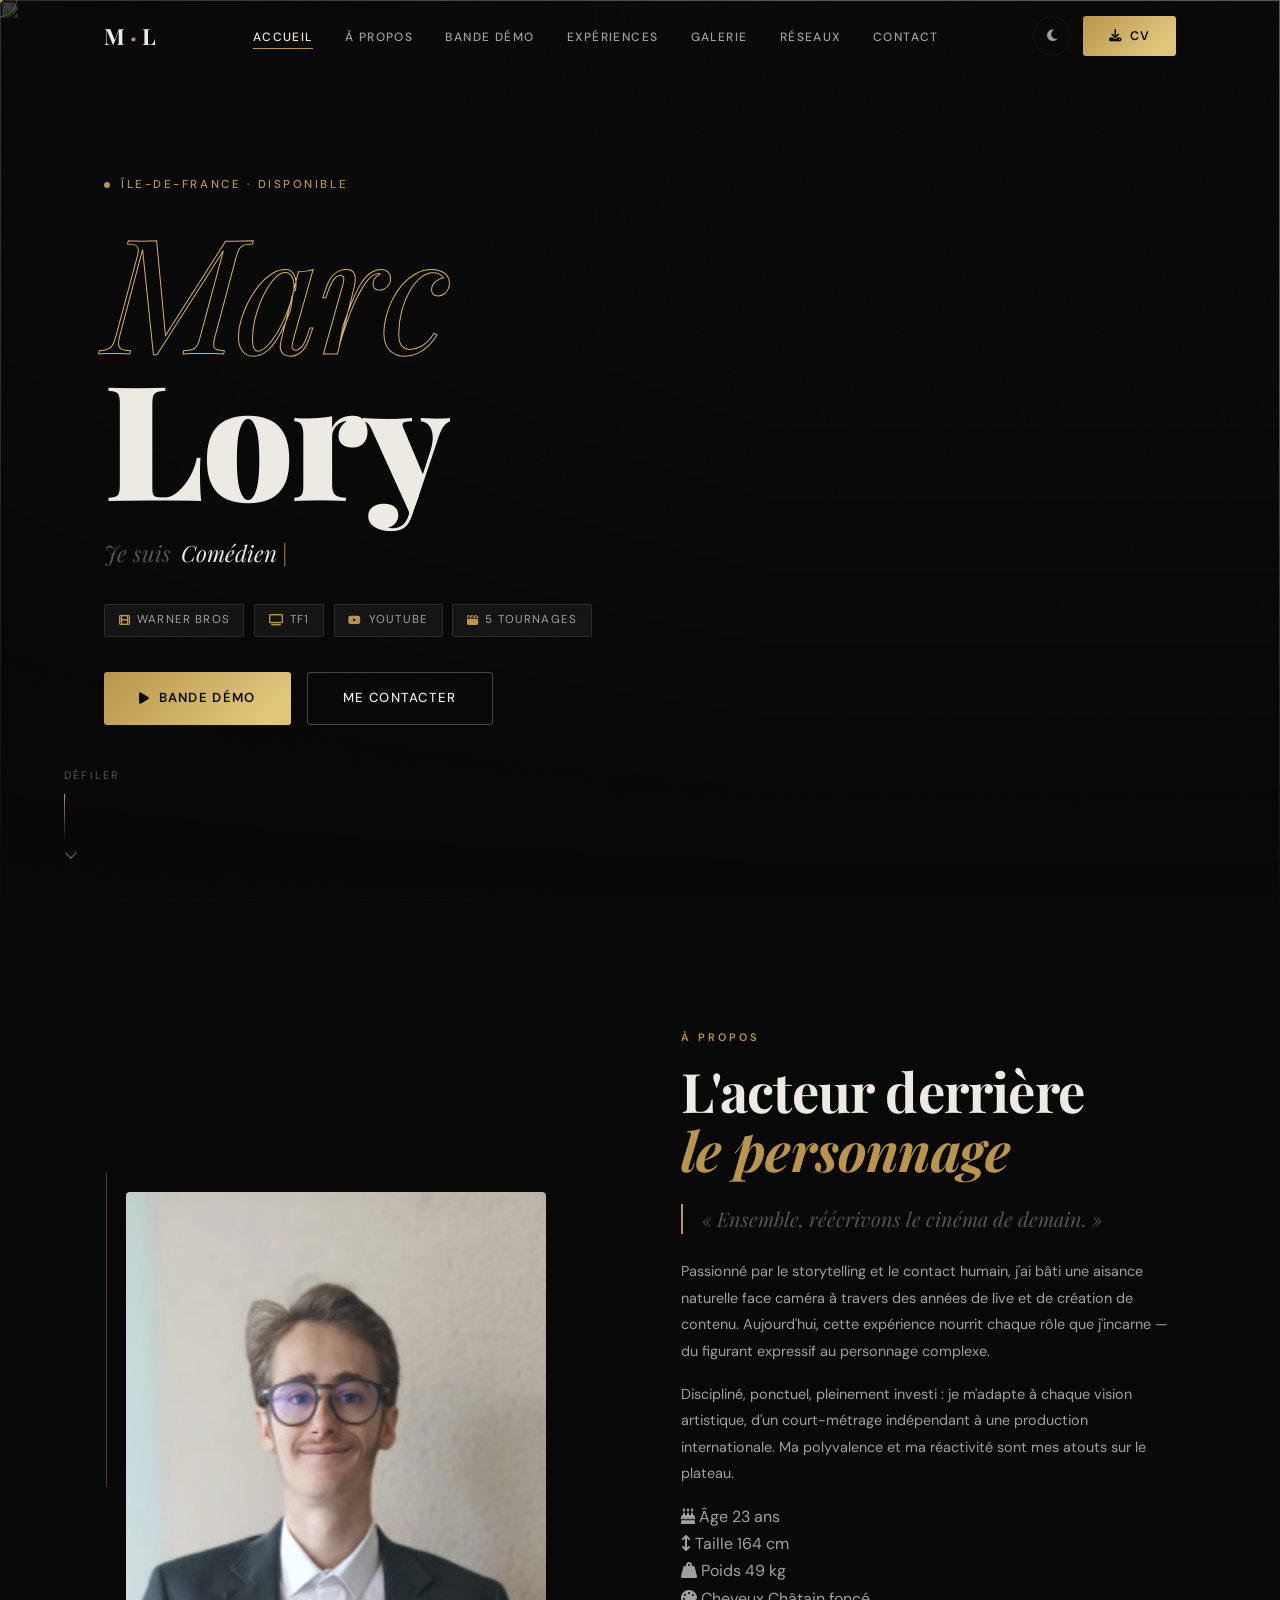
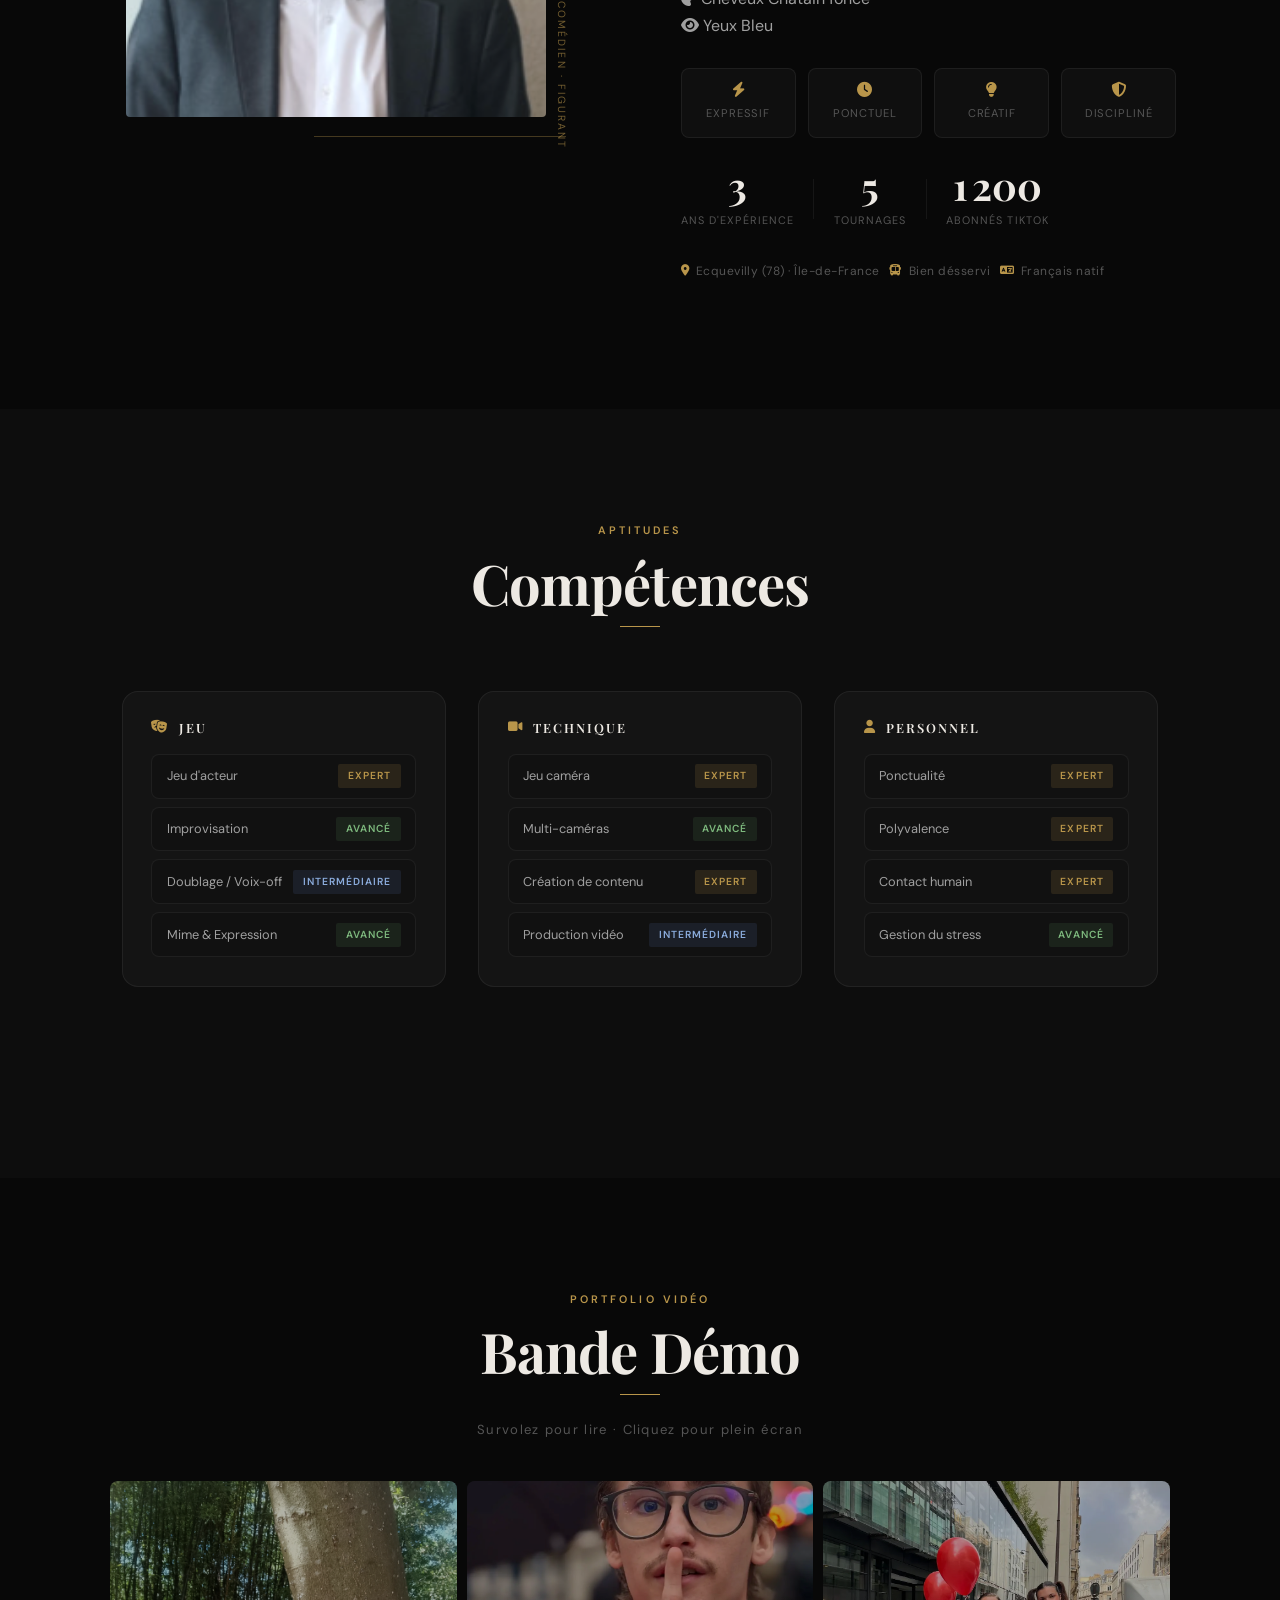
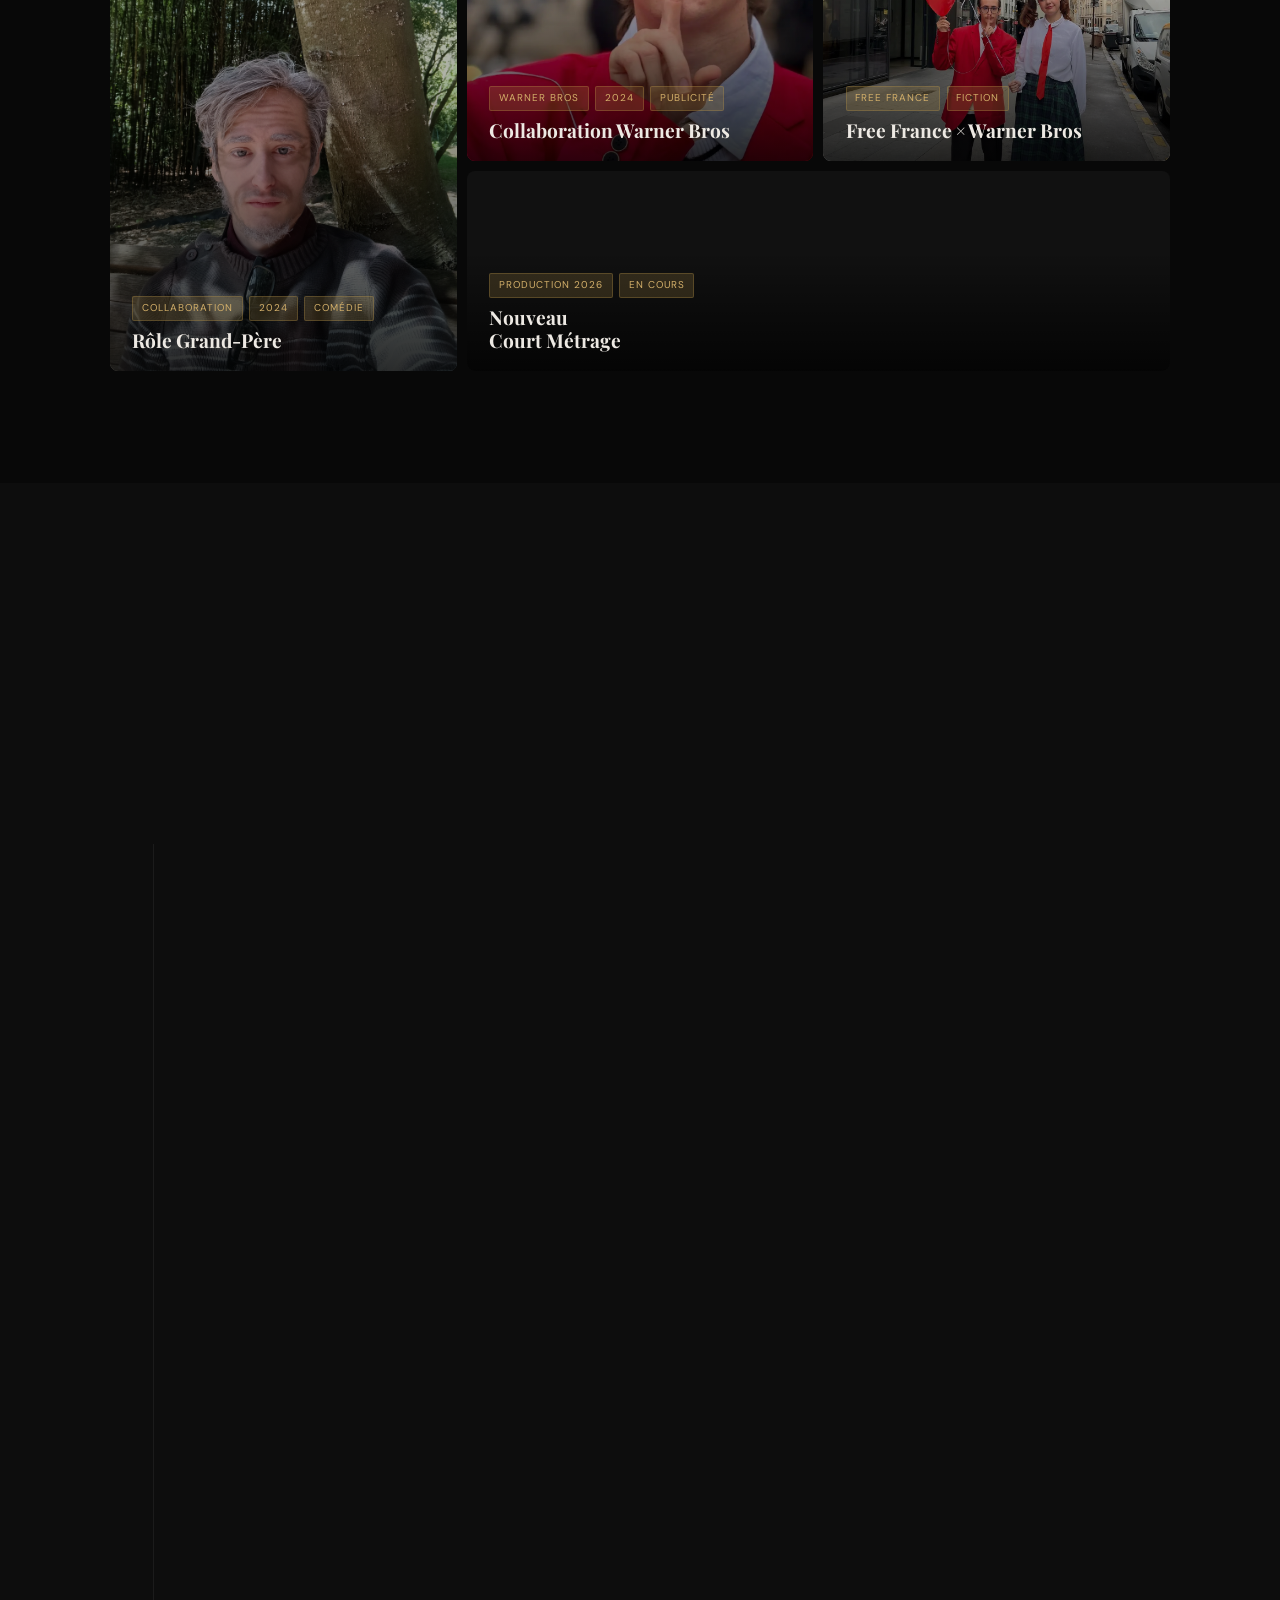
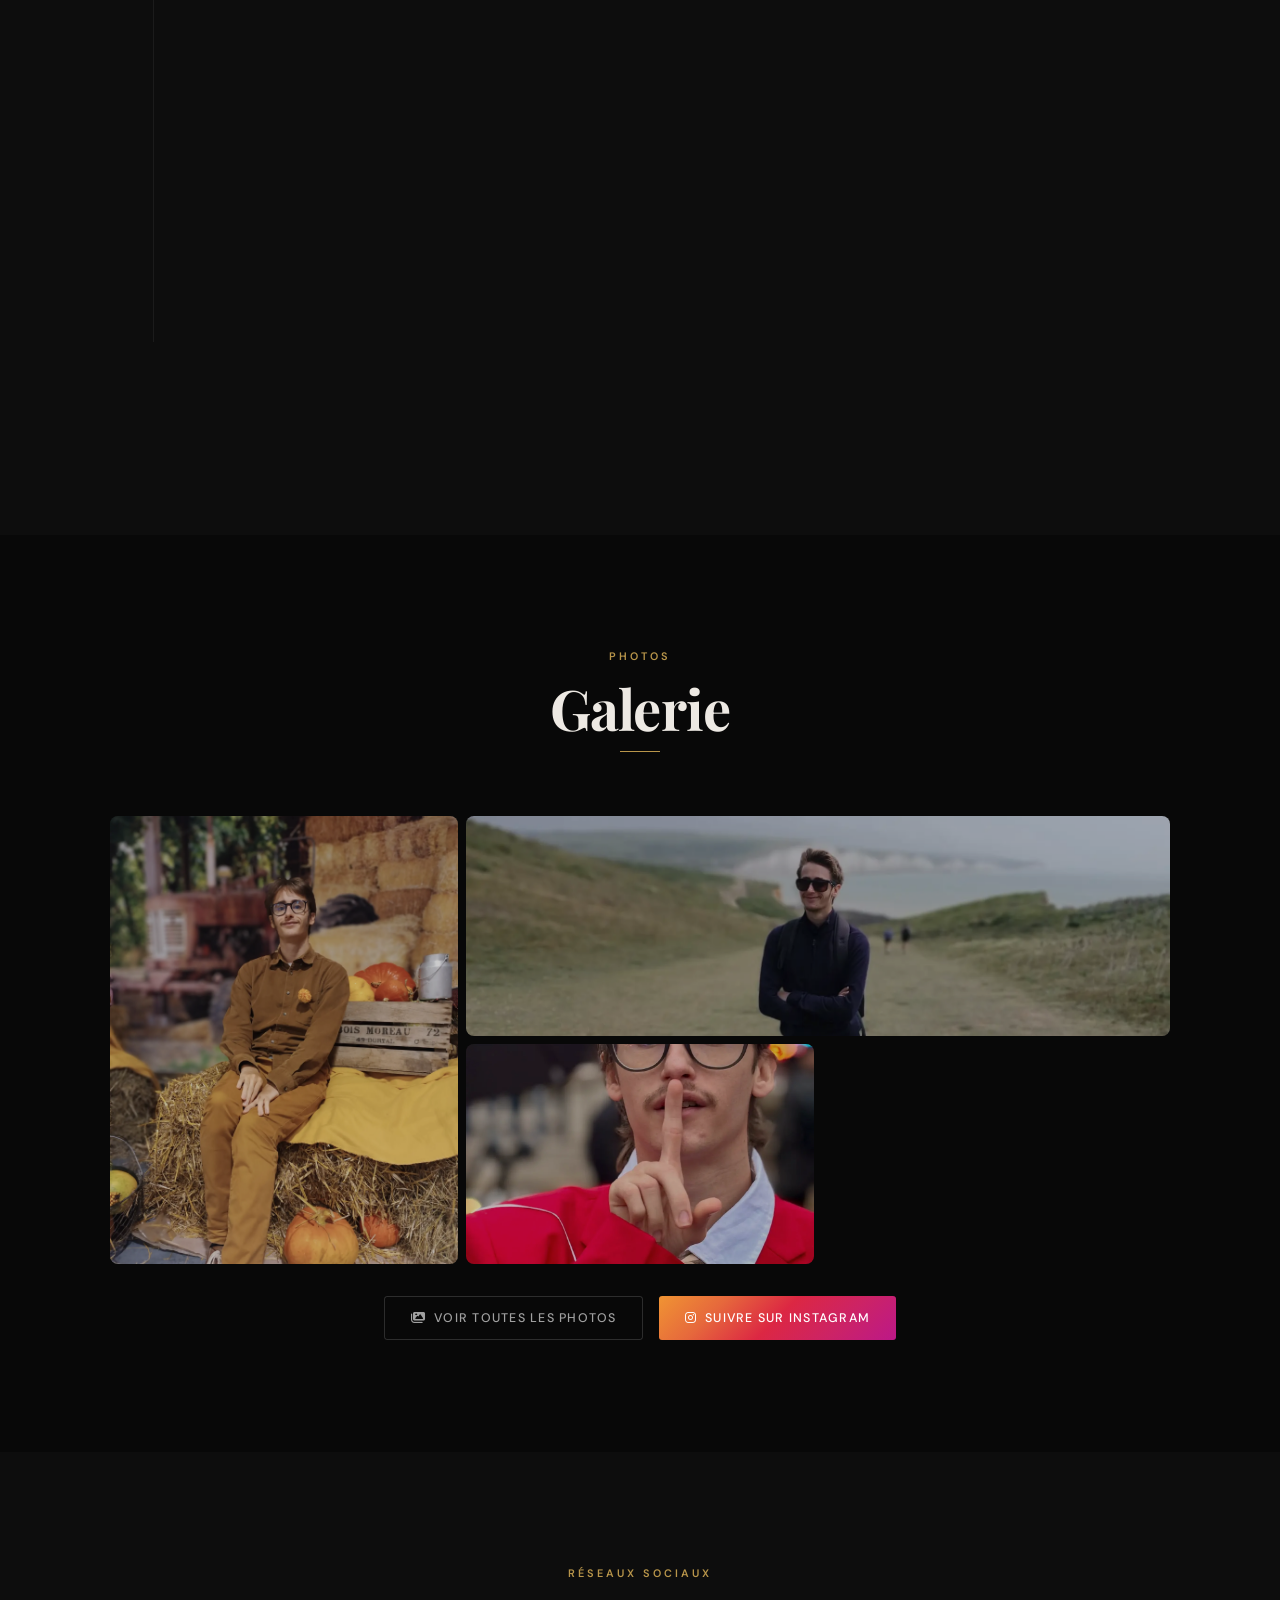
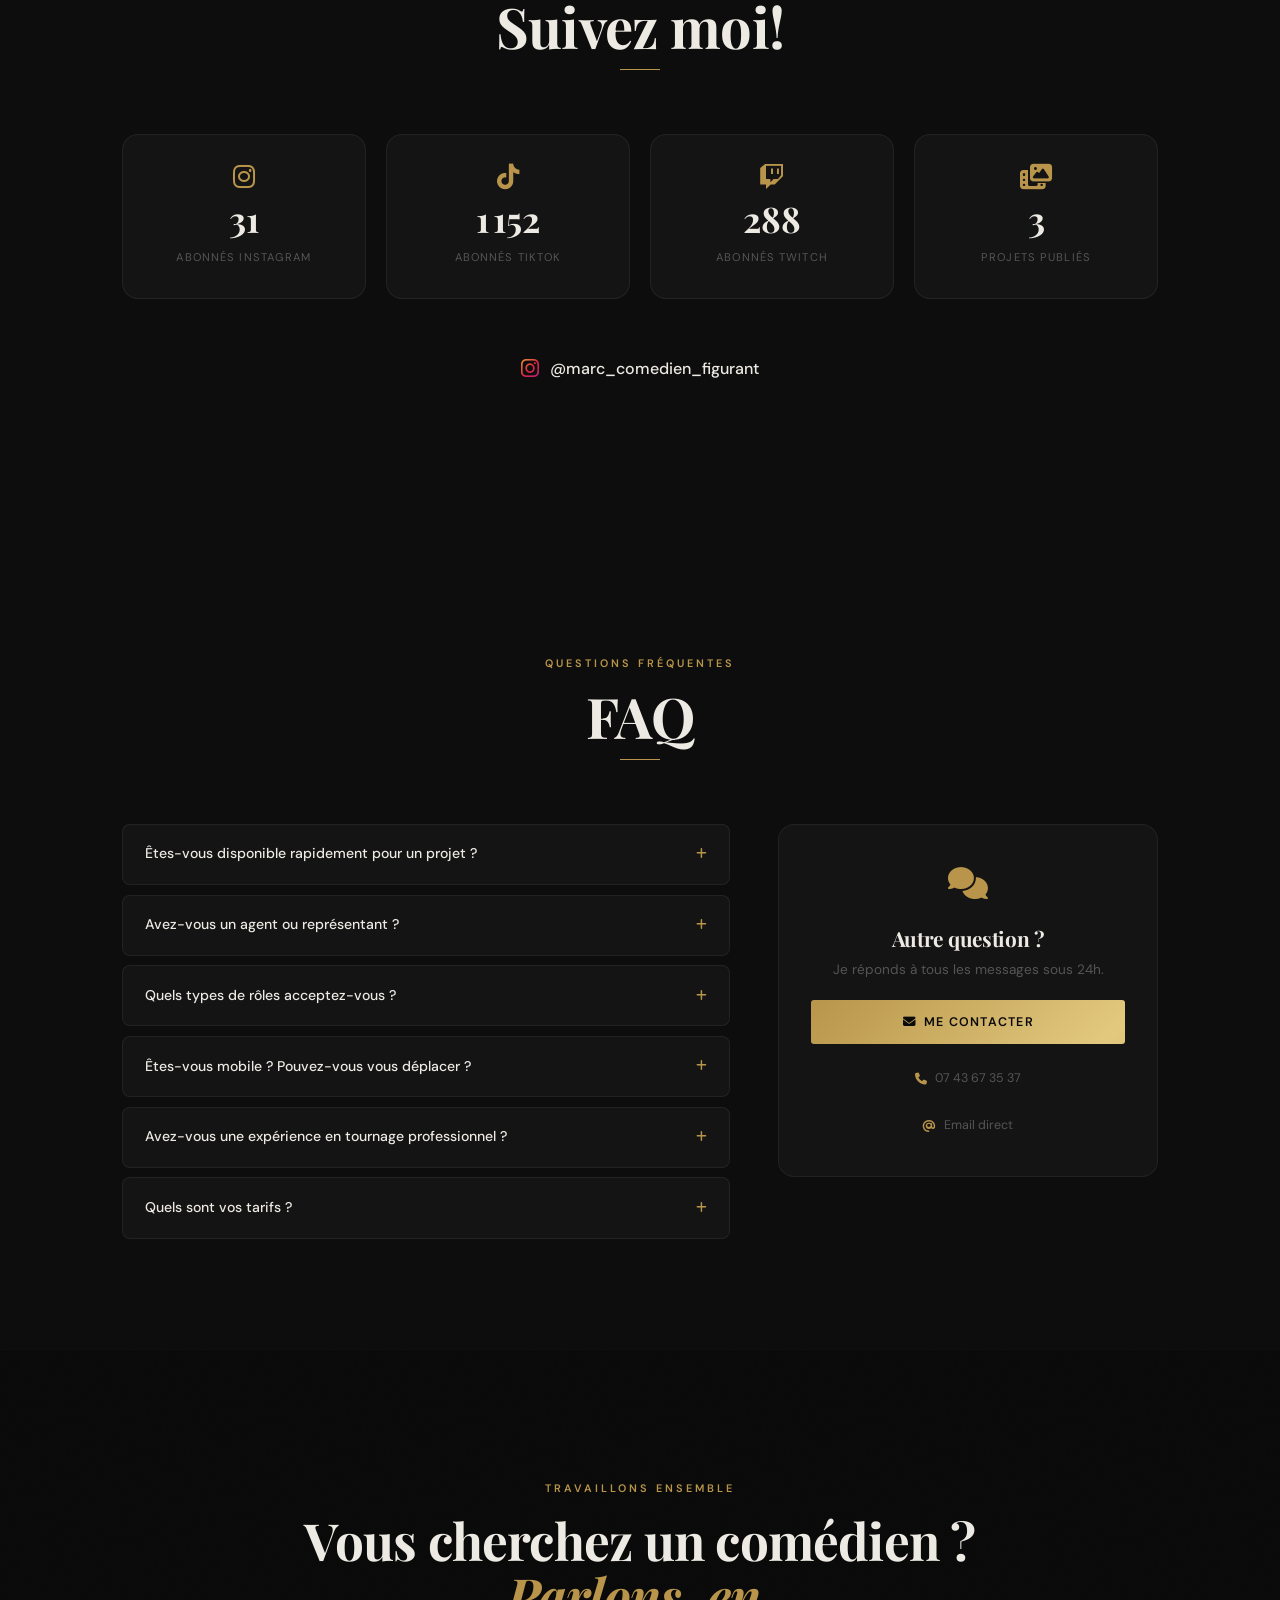
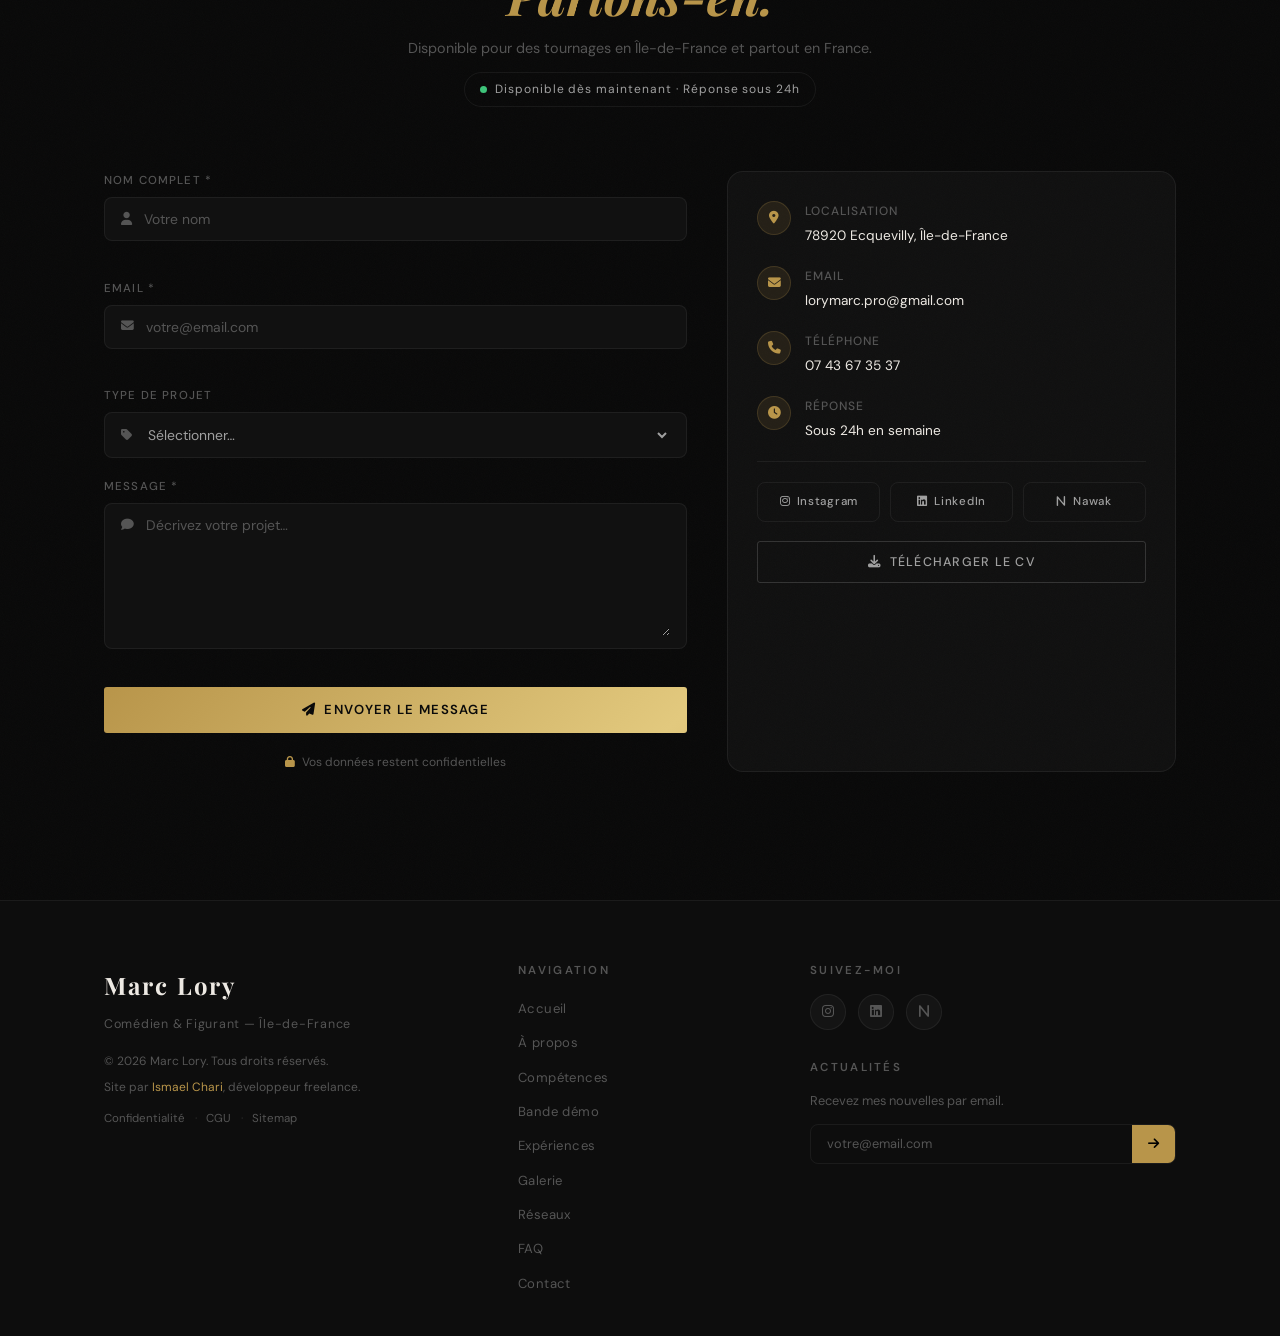
==== commit 900033b1: "Update true_index.html" ====
--- a/true_index.html
+++ b/true_index.html
@@ -14,7 +14,7 @@
   <!-- OG / Twitter -->
   <meta property="og:title" content="Marc Lory — Comédien & Figurant">
   <meta property="og:description" content="Portfolio de Marc Lory, comédien et figurant. Expériences Warner Bros, TF1, cinéma indépendant.">
-  <meta property="og:image" content="https://lory-marc.fr/Photo portrait - LORY Marc_1753948731388.jpg">
+  <meta property="og:image" content="https://lory-marc.fr/Photo portrait - LORY Marc_1753948731388.webp">
   <meta property="og:url" content="https://lory-marc.fr/">
   <meta property="og:type" content="website">
   <meta name="twitter:card" content="summary_large_image">
@@ -111,7 +111,7 @@
           loading="eager"
         >
         <video class="hero-video" autoplay muted loop playsinline preload="none">
-          <source src="grandpere.mp4" type="video/mp4">
+          <source src="public/videos/grandpere.mp4" type="video/mp4">
         </video>
       </div>
       <div class="hero-overlay" aria-hidden="true"></div>
@@ -151,7 +151,7 @@
         <div class="about-visual reveal">
           <div class="about-photo-frame">
             <img
-              src="Photo portrait - LORY Marc_1753948731388.jpg"
+              src="public/images/Portrait.webp"
               alt="Portrait Marc Lory — Comédien & Figurant"
               loading="lazy"
               width="480"
@@ -168,7 +168,7 @@
           <span class="section-label">À propos</span>
           <h2>L'acteur derrière<br><em>le personnage</em></h2>
           <blockquote class="about-quote">
-            « Chaque rôle est une nouvelle vie à habiter pleinement. »
+            « Ensemble, réécrivons le cinéma de demain. »
           </blockquote>
           <p class="about-bio">
             Passionné par le storytelling et le contact humain, j'ai bâti une aisance naturelle face caméra à travers des années de live et de création de contenu. Aujourd'hui, cette expérience nourrit chaque rôle que j'incarne — du figurant expressif au personnage complexe.
@@ -177,6 +177,30 @@
             Discipliné, ponctuel, pleinement investi : je m'adapte à chaque vision artistique, d'un court-métrage indépendant à une production internationale. Ma polyvalence et ma réactivité sont mes atouts sur le plateau.
           </p>
 
+          <!-- Profil Physique -->
+          <div class="about-physique reveal" data-delay="150">
+            <div class="physique-item">
+              <span class="p-label"><i class="fas fa-cake-candles"></i> Âge</span>
+              <span class="p-value">23 ans</span>
+            </div>
+            <div class="physique-item">
+              <span class="p-label"><i class="fas fa-arrows-up-down"></i> Taille</span>
+              <span class="p-value">164 cm</span>
+            </div>
+            <div class="physique-item">
+              <span class="p-label"><i class="fas fa-weight-hanging"></i> Poids</span>
+              <span class="p-value">49 kg</span>
+            </div>
+            <div class="physique-item">
+              <span class="p-label"><i class="fas fa-palette"></i> Cheveux</span>
+              <span class="p-value">Châtain foncé</span>
+            </div>
+            <div class="physique-item">
+              <span class="p-label"><i class="fas fa-eye"></i> Yeux</span>
+              <span class="p-value">Bleu</span>
+            </div>
+          </div>
+
           <!-- Traits -->
           <div class="about-traits">
             <div class="trait"><i class="fas fa-bolt"></i><span>Expressif</span></div>
@@ -198,20 +222,15 @@
             </div>
             <div class="stat-sep" aria-hidden="true"></div>
             <div class="stat-item">
-              <span class="stat-num" data-target="1200">0</span>
-              <span class="stat-lbl">Abonnés Twitch</span>
-            </div>
-            <div class="stat-sep" aria-hidden="true"></div>
-            <div class="stat-item">
-              <span class="stat-num" data-target="1960">0</span><span class="stat-euro">€</span>
-              <span class="stat-lbl">Récoltés</span>
+              <span class="stat-num" data-target="15900">0</span>
+              <span class="stat-lbl">Abonnés TikTok</span>
             </div>
           </div>
 
           <!-- Meta -->
           <div class="about-meta">
             <span><i class="fas fa-map-marker-alt"></i> Ecquevilly (78) · Île-de-France</span>
-            <span><i class="fas fa-car"></i> Permis B · Véhiculé</span>
+            <span><i class="fas fa-bus"></i> Bien désservi</span>
             <span><i class="fas fa-language"></i> Français natif</span>
           </div>
         </div>
@@ -280,7 +299,7 @@
         </div>
         <div class="skills-infos reveal">
           <div class="info-pill"><i class="fas fa-flag"></i> Français natif</div>
-          <div class="info-pill"><i class="fas fa-car"></i> Permis B</div>
+          <div class="info-pill"><i class="fas fa-bus"></i>Bien désservi</div>
           <div class="info-pill"><i class="fas fa-check-circle"></i> Disponible</div>
           <div class="info-pill"><i class="fas fa-map-marker-alt"></i> Île-de-France + déplacements</div>
         </div>
@@ -299,28 +318,28 @@
       </div>
       <div class="bento-grid reveal">
         <!-- Tall item -->
-        <div class="bento-item bento-tall" data-video="grandpere.mp4" data-title="Rôle Grand-Père" data-tags="Court-métrage · 2024 · Comédie">
-          <img src="minia-insta.jpg" alt="Rôle grand-père format vertical" loading="lazy" class="bento-thumb">
-          <video src="grandpere.mp4" class="bento-video" loop muted playsinline preload="none"></video>
+        <div class="bento-item bento-tall" data-video="public/videos/grandpere.mp4" data-title="Rôle Grand-Père" data-tags="Collaboration · 2024 · Comédie">
+          <img src="public/images/minia-insta.webp" alt="Rôle grand-père format vertical" loading="lazy" class="bento-thumb">
+          <video src="public/videos/grandpere.mp4" class="bento-video" loop muted playsinline preload="none"></video>
           <div class="bento-overlay">
-            <div class="bento-tags"><span>Court-métrage</span><span>2024</span><span>Comédie</span></div>
+            <div class="bento-tags"><span>Collaboration</span><span>2024</span><span>Comédie</span></div>
             <p class="bento-title">Rôle Grand-Père</p>
             <button class="bento-play" aria-label="Voir en plein écran"><i class="fas fa-expand"></i></button>
           </div>
         </div>
         <!-- Mid items -->
-        <div class="bento-item bento-mid" data-video="videolarge2.mp4" data-title="Collaboration Warner Bros" data-tags="Warner Bros · 2024 · Publicité">
-          <img src="1image.jpg" alt="Tournage Warner Bros" loading="lazy" class="bento-thumb">
-          <video src="videolarge2.mp4" class="bento-video" loop muted playsinline preload="none"></video>
+        <div class="bento-item bento-mid" data-video="public/videos/videolarge2.mp4" data-title="Collaboration Warner Bros" data-tags="Warner Bros · 2024 · Publicité">
+          <img src="public/images/photo3.webp" alt="Tournage Warner Bros" loading="lazy" class="bento-thumb">
+          <video src="public/videos/videolarge2.mp4" class="bento-video" loop muted playsinline preload="none"></video>
           <div class="bento-overlay">
             <div class="bento-tags"><span>Warner Bros</span><span>2024</span><span>Publicité</span></div>
             <p class="bento-title">Collaboration Warner Bros</p>
             <button class="bento-play" aria-label="Voir en plein écran"><i class="fas fa-expand"></i></button>
           </div>
         </div>
-        <div class="bento-item bento-mid" data-video="videolarge1.mp4" data-title="Free France × Warner Bros" data-tags="Free · Warner Bros · Fiction">
-          <img src="2image.jpeg" alt="Tournage Free France" loading="lazy" class="bento-thumb">
-          <video src="videolarge1.mp4" class="bento-video" loop muted playsinline preload="none"></video>
+        <div class="bento-item bento-mid" data-video="public/videos/videolarge1.mp4" data-title="Free France × Warner Bros" data-tags="Free · Warner Bros · Fiction">
+          <img src="public/images/photo4.webp" alt="Tournage Free France" loading="lazy" class="bento-thumb">
+          <video src="public/videos/videolarge1.mp4" class="bento-video" loop muted playsinline preload="none"></video>
           <div class="bento-overlay">
             <div class="bento-tags"><span>Free France</span><span>Fiction</span></div>
             <p class="bento-title">Free France × Warner Bros</p>
@@ -328,13 +347,10 @@
           </div>
         </div>
         <!-- Wide item -->
-        <div class="bento-item bento-wide" data-video="grandpere.mp4" data-title="Nouveau court-métrage" data-tags="Court-métrage · 2025 · Drame">
-          <img src="minia-insta.jpg" alt="Nouveau court-métrage" loading="lazy" class="bento-thumb">
-          <video src="grandpere.mp4" class="bento-video" loop muted playsinline preload="none"></video>
+        <div class="bento-item bento-wide upcoming">
           <div class="bento-overlay">
-            <div class="bento-tags"><span>Court-métrage</span><span>2025</span><span>Drame</span></div>
-            <p class="bento-title">Nouveau court-métrage</p>
-            <button class="bento-play" aria-label="Voir en plein écran"><i class="fas fa-expand"></i></button>
+            <div class="bento-tags"><span>Production 2026</span><span>En cours</span></div>
+            <p class="bento-title">Nouveau<br>Court Métrage</p>
           </div>
         </div>
       </div>
@@ -388,7 +404,18 @@
             </div>
           </article>
 
-          <article class="tl-item reveal" data-cat="tv" data-delay="160">
+          <article class="tl-item reveal" data-cat="cinema" data-delay="160">
+            <div class="tl-marker"><i class="fas fa-mask"></i></div>
+            <div class="tl-card">
+              <span class="tl-badge cinema">Scène</span>
+              <h3>Préparation statue vivante</h3>
+              <time class="tl-date"><i class="fas fa-calendar"></i> Avril 2024</time>
+              <p>Travail approfondi de personnage et maquillage professionnel. Créativité et implication saluées par la direction artistique malgré l'annulation finale du projet.</p>
+              <div class="tl-learn"><strong>Apports :</strong> Création de personnage · Maquillage artistique · Résilience</div>
+            </div>
+          </article>
+
+          <article class="tl-item reveal" data-cat="tv" data-delay="240">
             <div class="tl-marker"><i class="fas fa-tv"></i></div>
             <div class="tl-card">
               <span class="tl-badge tv">Télévision</span>
@@ -399,7 +426,7 @@
             </div>
           </article>
 
-          <article class="tl-item reveal" data-cat="digital" data-delay="240">
+          <article class="tl-item reveal tl-hidden" data-cat="digital" data-delay="320">
             <div class="tl-marker"><i class="fab fa-youtube"></i></div>
             <div class="tl-card">
               <span class="tl-badge digital">Digital</span>
@@ -410,25 +437,14 @@
             </div>
           </article>
 
-          <article class="tl-item reveal tl-hidden" data-cat="digital" data-delay="320">
+          <article class="tl-item reveal tl-hidden" data-cat="digital" data-delay="400">
             <div class="tl-marker"><i class="fab fa-twitch"></i></div>
             <div class="tl-card">
               <span class="tl-badge digital">Digital</span>
               <h3>Streamer caritatif — Twitch</h3>
-              <time class="tl-date"><i class="fas fa-calendar"></i> 2021 – 2023</time>
-              <p>Créateur de contenu live. Plus de 1 200 abonnés, 1 620 € récoltés pour des associations. Maîtrise totale caméra, improvisation continue, gestion de communauté.</p>
+              <time class="tl-date"><i class="fas fa-calendar"></i> 2022 – 2025</time>
+              <p>Créateur de contenu live. Plus de 1 200 abonnés, 1 920 € récoltés pour des associations. Maîtrise totale caméra, improvisation continue, gestion de communauté.</p>
               <div class="tl-learn"><strong>Apports :</strong> Aisance caméra · Adaptation temps réel · Leadership communautaire</div>
-            </div>
-          </article>
-
-          <article class="tl-item reveal tl-hidden" data-cat="cinema" data-delay="400">
-            <div class="tl-marker"><i class="fas fa-mask"></i></div>
-            <div class="tl-card">
-              <span class="tl-badge cinema">Scène</span>
-              <h3>Préparation statue vivante</h3>
-              <time class="tl-date"><i class="fas fa-calendar"></i> 2022</time>
-              <p>Travail approfondi de personnage et maquillage professionnel. Créativité et implication saluées par la direction artistique malgré l'annulation finale du projet.</p>
-              <div class="tl-learn"><strong>Apports :</strong> Création de personnage · Maquillage artistique · Résilience</div>
             </div>
           </article>
         </div>
@@ -449,12 +465,12 @@
         </div>
       </div>
       <div class="gallery-grid" id="gallery-grid">
-        <div class="gallery-item reveal gi-tall"   data-index="0"><img src="1.jpg"          alt="Marc Lory — Portrait"    loading="lazy"><div class="gi-overlay"><span>Portrait · 2024</span><button class="gi-zoom" data-index="0" aria-label="Agrandir"><i class="fas fa-expand-alt"></i></button></div></div>
-        <div class="gallery-item reveal gi-wide"   data-index="1" data-delay="60"><img src="2.jpg"   alt="Marc Lory — Tournage"    loading="lazy"><div class="gi-overlay"><span>Tournage · Warner Bros</span><button class="gi-zoom" data-index="1" aria-label="Agrandir"><i class="fas fa-expand-alt"></i></button></div></div>
-        <div class="gallery-item reveal gi-square" data-index="2" data-delay="90"><img src="3.jpg"   alt="Marc Lory — Plateau"     loading="lazy"><div class="gi-overlay"><span>Plateau · 2024</span><button class="gi-zoom" data-index="2" aria-label="Agrandir"><i class="fas fa-expand-alt"></i></button></div></div>
-        <div class="gallery-item reveal gi-square gallery-hidden" data-index="3" data-delay="80"><img src="4.jpg"  alt="Marc Lory — Expression"  loading="lazy"><div class="gi-overlay"><span>Expression · 2024</span><button class="gi-zoom" data-index="3" aria-label="Agrandir"><i class="fas fa-expand-alt"></i></button></div></div>
-        <div class="gallery-item reveal gi-tall   gallery-hidden" data-index="4" data-delay="140"><img src="5.jpg" alt="Marc Lory — Profil"       loading="lazy"><div class="gi-overlay"><span>Profil · 2023</span><button class="gi-zoom" data-index="4" aria-label="Agrandir"><i class="fas fa-expand-alt"></i></button></div></div>
-        <div class="gallery-item reveal gi-wide   gallery-hidden" data-index="5" data-delay="180"><img src="6.jpg" alt="Marc Lory — Casting"      loading="lazy"><div class="gi-overlay"><span>Casting · 2023</span><button class="gi-zoom" data-index="5" aria-label="Agrandir"><i class="fas fa-expand-alt"></i></button></div></div>
+        <div class="gallery-item reveal gi-tall"   data-index="0"><img src="public/images/photo1.webp"          alt="Marc Lory — Portrait"    loading="lazy"><div class="gi-overlay"><span>Portrait · Automne</span><button class="gi-zoom" data-index="0" aria-label="Agrandir"><i class="fas fa-expand-alt"></i></button></div></div>
+        <div class="gallery-item reveal gi-wide"   data-index="1" data-delay="60"><img src="public/images/photo2.webp"   alt="Marc Lory — Tournage"    loading="lazy"><div class="gi-overlay"><span>Tournage · Warner Bros</span><button class="gi-zoom" data-index="1" aria-label="Agrandir"><i class="fas fa-expand-alt"></i></button></div></div>
+        <div class="gallery-item reveal gi-square" data-index="2" data-delay="90"><img src="public/images/photo3.webp"   alt="Marc Lory — Plateau"     loading="lazy"><div class="gi-overlay"><span>Plateau · 2024</span><button class="gi-zoom" data-index="2" aria-label="Agrandir"><i class="fas fa-expand-alt"></i></button></div></div>
+        <div class="gallery-item reveal gi-square gallery-hidden" data-index="3" data-delay="80"><img src="public/images/photo4.webp"  alt="Marc Lory — Expression"  loading="lazy"><div class="gi-overlay"><span>Expression · 2024</span><button class="gi-zoom" data-index="3" aria-label="Agrandir"><i class="fas fa-expand-alt"></i></button></div></div>
+        <div class="gallery-item reveal gi-tall   gallery-hidden" data-index="4" data-delay="140"><img src="public/images/photo5.webp" alt="Marc Lory — Profil"       loading="lazy"><div class="gi-overlay"><span>Profil · 2023</span><button class="gi-zoom" data-index="4" aria-label="Agrandir"><i class="fas fa-expand-alt"></i></button></div></div>
+        <div class="gallery-item reveal gi-wide   gallery-hidden" data-index="5" data-delay="180"><img src="public/images/photo6.webp" alt="Marc Lory — Casting"      loading="lazy"><div class="gi-overlay"><span>Casting · 2023</span><button class="gi-zoom" data-index="5" aria-label="Agrandir"><i class="fas fa-expand-alt"></i></button></div></div>
       </div>
       <div class="gallery-actions container reveal">
         <button id="gallery-more-btn" class="btn btn-outline"><i class="fas fa-images"></i> Voir toutes les photos</button>
@@ -478,7 +494,7 @@
       <div class="container">
         <div class="section-header reveal">
           <span class="section-label">Réseaux sociaux</span>
-          <h2>Suivez l'aventure</h2>
+          <h2>Suivez moi!</h2>
         </div>
 
         <!-- Counters -->
@@ -489,14 +505,14 @@
             <span class="sc-lbl">Abonnés Instagram</span>
           </div>
           <div class="sc-card">
+            <i class="fab fa-tiktok sc-icon"></i>
+            <span class="sc-num" data-target="15900">0</span>
+            <span class="sc-lbl">Abonnés TikTok</span>
+          </div>
+          <div class="sc-card">
             <i class="fab fa-twitch sc-icon"></i>
             <span class="sc-num" data-target="1200">0</span>
             <span class="sc-lbl">Abonnés Twitch</span>
-          </div>
-          <div class="sc-card">
-            <i class="fab fa-linkedin sc-icon"></i>
-            <span class="sc-num" data-target="300">0</span>
-            <span class="sc-lbl">Connexions LinkedIn</span>
           </div>
           <div class="sc-card">
             <i class="fas fa-photo-film sc-icon"></i>
@@ -541,7 +557,7 @@
             </details>
             <details class="faq-item">
               <summary class="faq-q">Êtes-vous mobile ? Pouvez-vous vous déplacer ?<span class="faq-icon" aria-hidden="true"><i class="fas fa-plus"></i></span></summary>
-              <div class="faq-a"><p>Oui. Basé à Ecquevilly (78), je suis véhiculé et titulaire du permis B. Je peux me déplacer sur toute l'Île-de-France et en France selon les projets.</p></div>
+              <div class="faq-a"><p>Oui. Basé à Ecquevilly (78), Je peux me déplacer facilement en transport ou autre. Je peux me déplacer sur toute l'Île-de-France et en France selon les projets et moyens.</p></div>
             </details>
             <details class="faq-item">
               <summary class="faq-q">Avez-vous une expérience en tournage professionnel ?<span class="faq-icon" aria-hidden="true"><i class="fas fa-plus"></i></span></summary>
